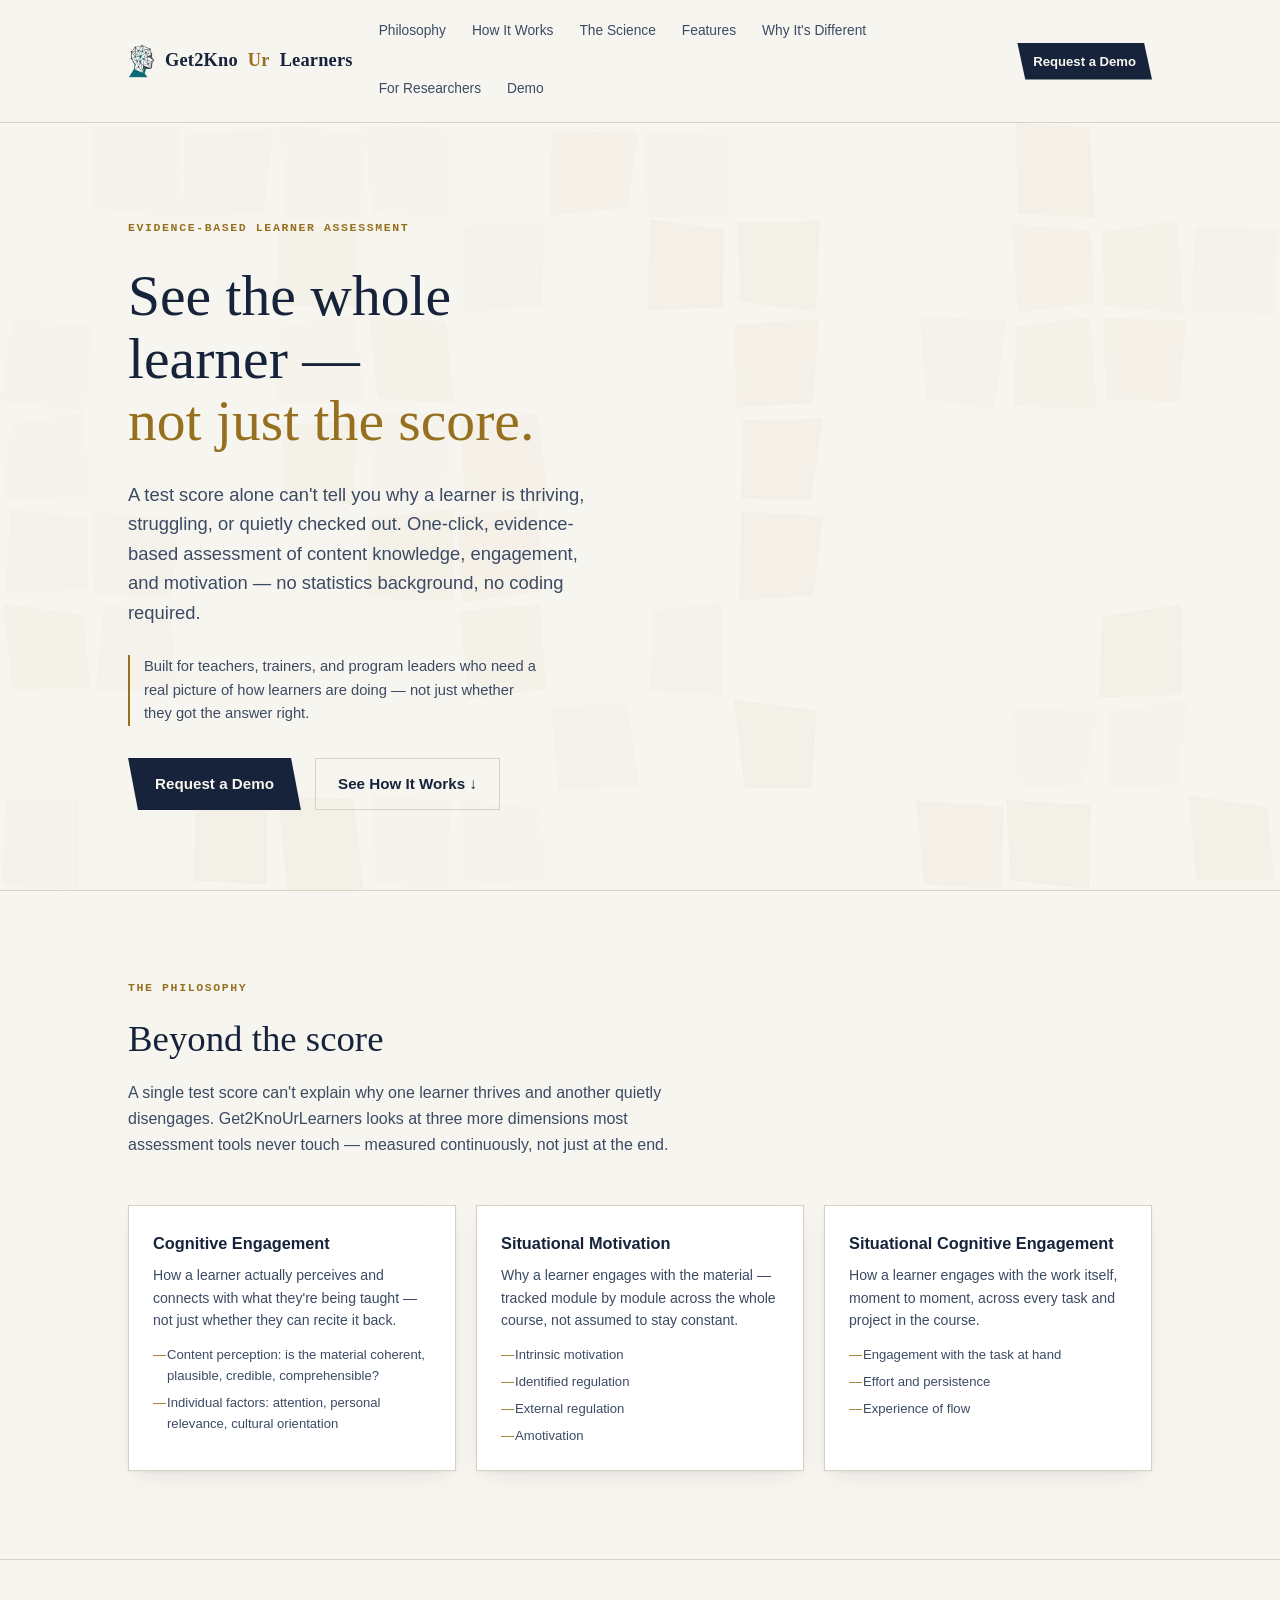
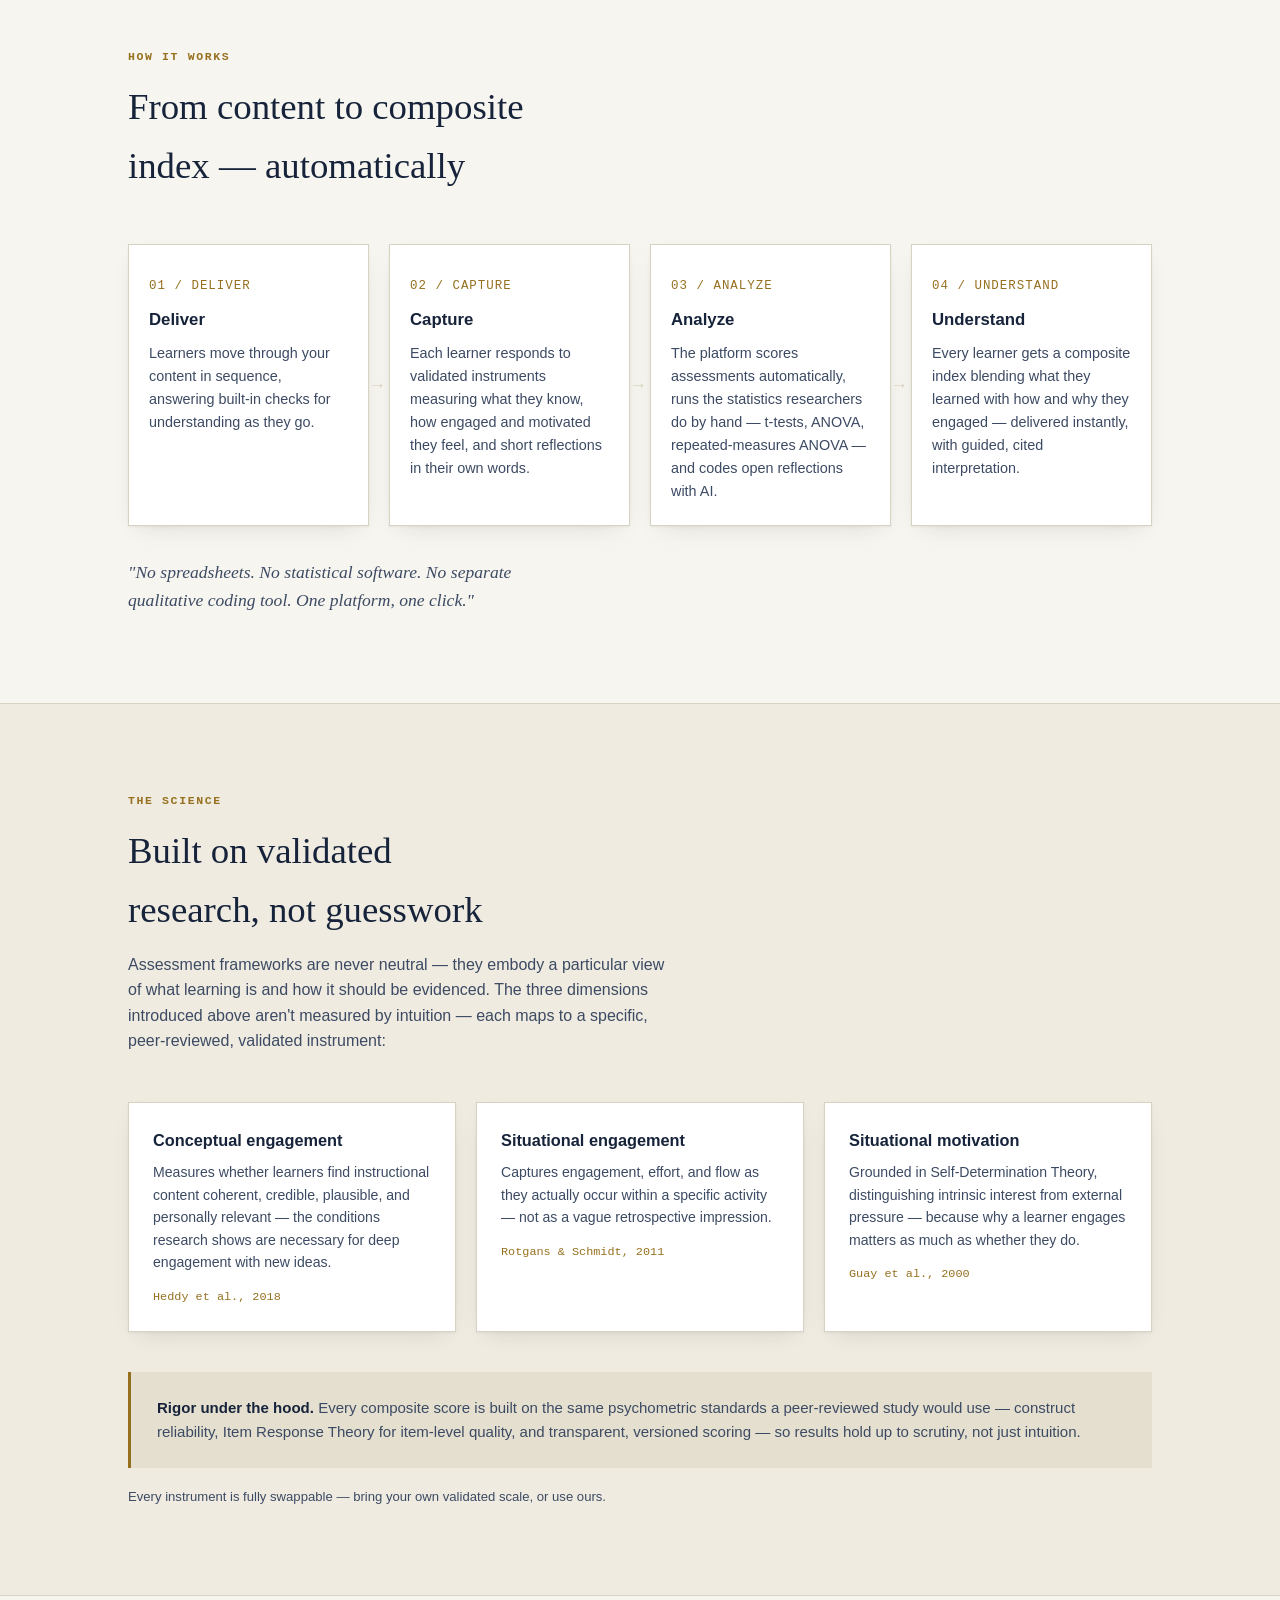
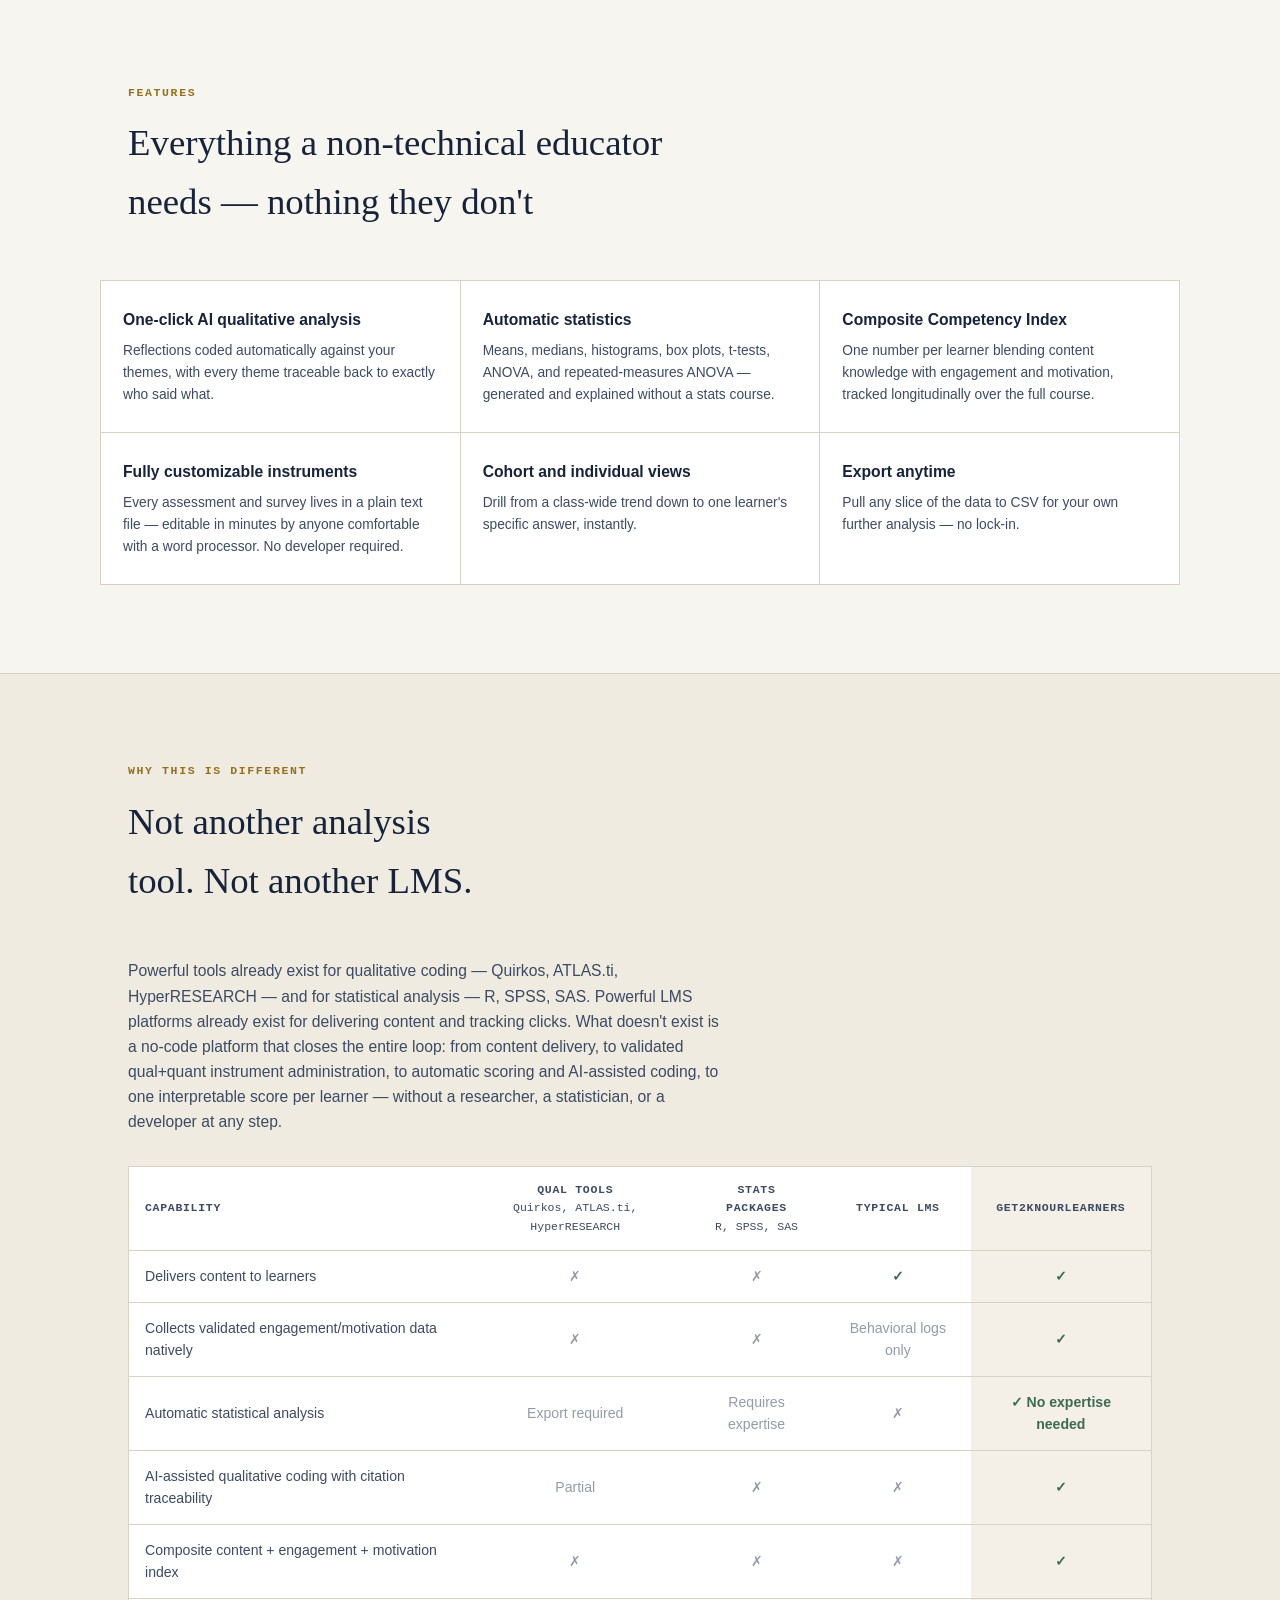
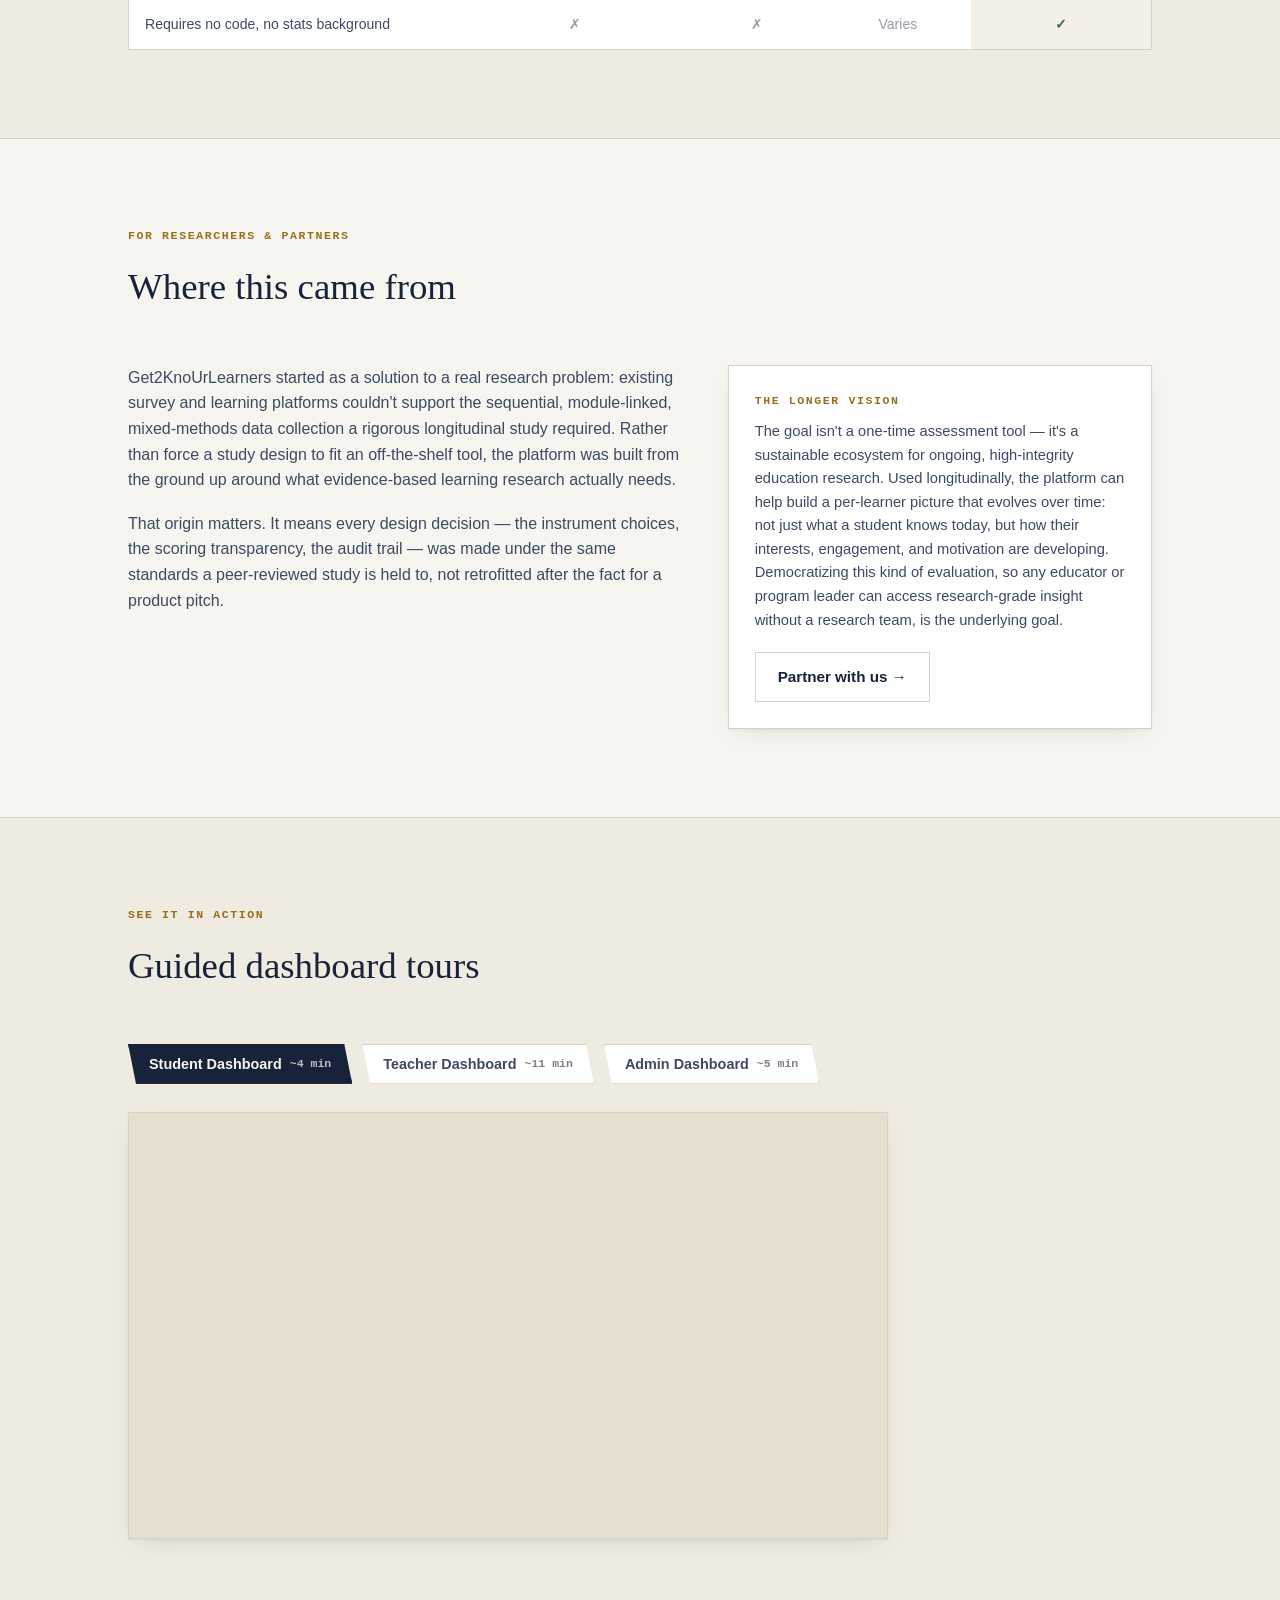
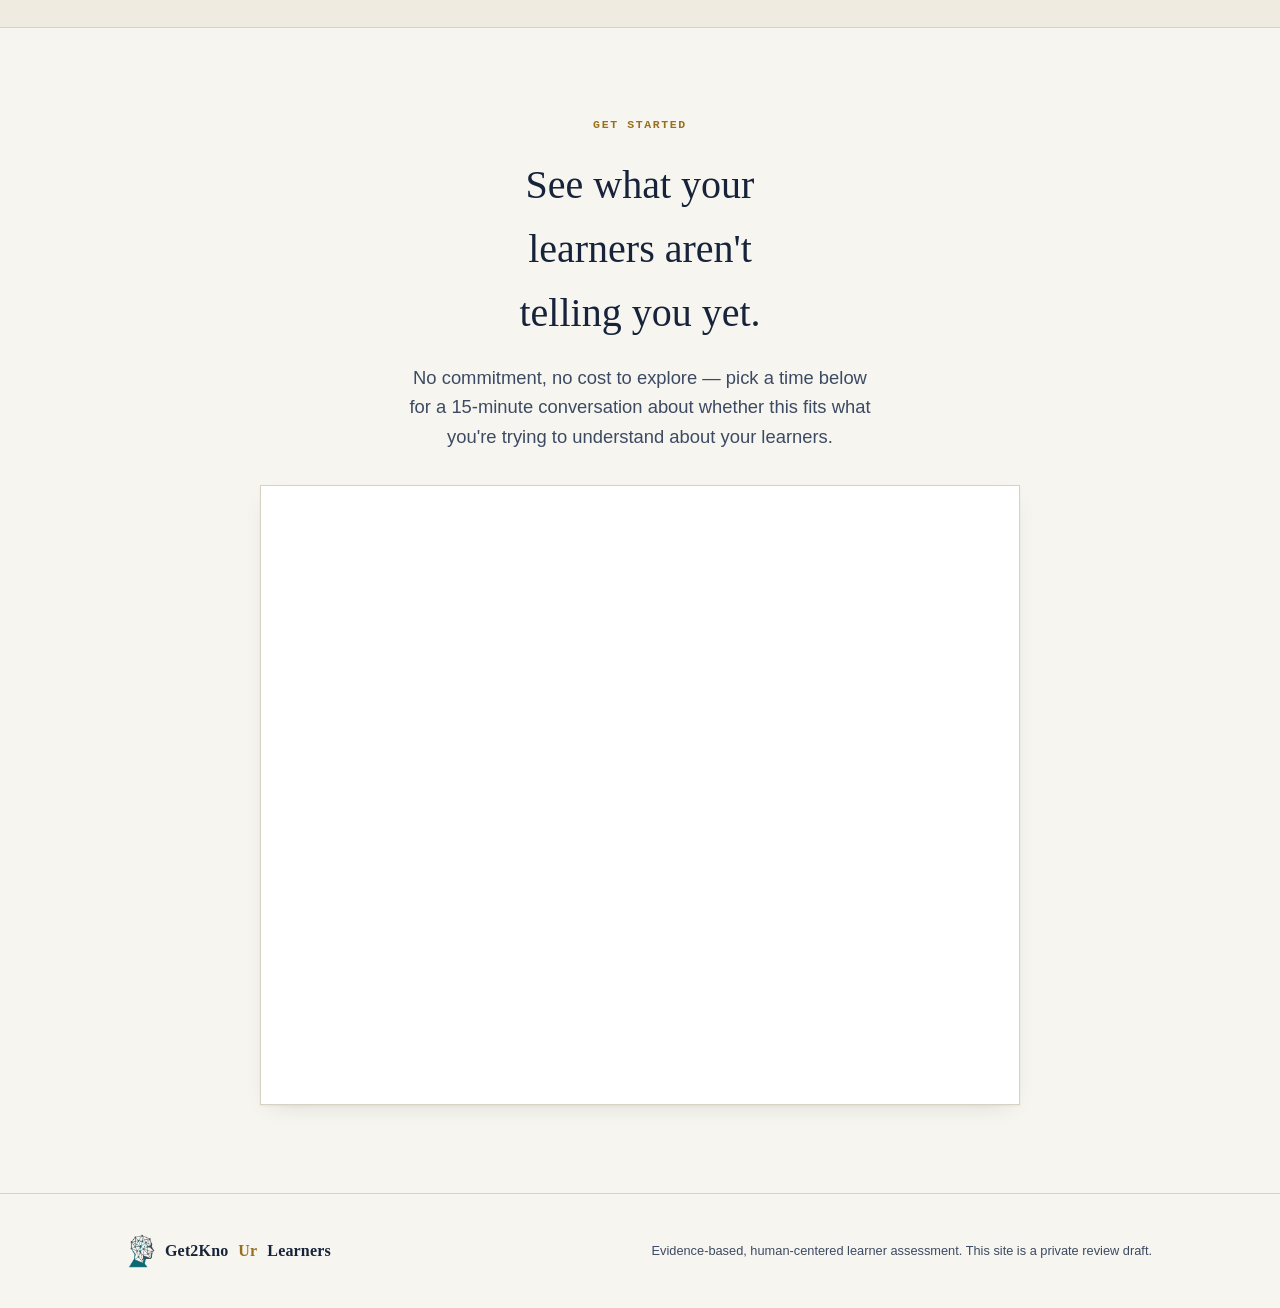
==== index.html @ 1c9e0ae0 "Add logo, favicon, and assessment philosophy section - Cropped icon-only version of the approved log" ====
<!DOCTYPE html>
<html lang="en">
<head>
<meta charset="UTF-8">
<meta name="viewport" content="width=device-width, initial-scale=1.0">
<title>Get2KnoUrLearners — See the Whole Learner</title>
<meta name="description" content="One-click, evidence-based assessment of content knowledge, engagement, and motivation for learners — no statistics background, no coding required.">
<link rel="icon" type="image/png" sizes="32x32" href="assets/favicon-32.png">
<link rel="icon" type="image/png" sizes="64x64" href="assets/favicon-64.png">
<link rel="apple-touch-icon" sizes="180x180" href="assets/favicon-180.png">
<style>
  :root {
    --ink: #16233A;
    --ink-soft: #3C4A63;
    --paper: #F7F5EF;
    --paper-2: #EFEBE0;
    --paper-3: #E4DFCF;
    --gold: #96701F;
    --gold-bright: #B8862E;
    --line: #D8D2C2;
    --card-bg: #FFFFFF;
    --shadow: 0 1px 2px rgba(22,35,58,0.06), 0 8px 24px -12px rgba(22,35,58,0.18);
    --good: #3D6B4F;
    --font-display: "Iowan Old Style", "Palatino Linotype", "URW Palladio L", Georgia, serif;
    --font-body: -apple-system, BlinkMacSystemFont, "Segoe UI", "Helvetica Neue", Arial, sans-serif;
    --font-mono: "Cascadia Code", "SF Mono", "Consolas", "Liberation Mono", monospace;
  }
  @media (prefers-color-scheme: dark) {
    :root {
      --ink: #EDE7D9;
      --ink-soft: #B9B2A0;
      --paper: #12161F;
      --paper-2: #171C27;
      --paper-3: #1E2432;
      --gold: #D9A544;
      --gold-bright: #E8BC66;
      --line: #2B3140;
      --card-bg: #171C27;
      --shadow: 0 1px 2px rgba(0,0,0,0.3), 0 8px 24px -12px rgba(0,0,0,0.5);
      --good: #6FAE85;
    }
  }
  :root[data-theme="dark"] {
    --ink: #EDE7D9;
    --ink-soft: #B9B2A0;
    --paper: #12161F;
    --paper-2: #171C27;
    --paper-3: #1E2432;
    --gold: #D9A544;
    --gold-bright: #E8BC66;
    --line: #2B3140;
    --card-bg: #171C27;
    --shadow: 0 1px 2px rgba(0,0,0,0.3), 0 8px 24px -12px rgba(0,0,0,0.5);
    --good: #6FAE85;
  }
  :root[data-theme="light"] {
    --ink: #16233A;
    --ink-soft: #3C4A63;
    --paper: #F7F5EF;
    --paper-2: #EFEBE0;
    --paper-3: #E4DFCF;
    --gold: #96701F;
    --gold-bright: #B8862E;
    --line: #D8D2C2;
    --card-bg: #FFFFFF;
    --shadow: 0 1px 2px rgba(22,35,58,0.06), 0 8px 24px -12px rgba(22,35,58,0.18);
    --good: #3D6B4F;
  }

  * { box-sizing: border-box; }
  html { scroll-behavior: smooth; }
  @media (prefers-reduced-motion: reduce) {
    html { scroll-behavior: auto; }
    * { animation-duration: 0.01ms !important; animation-iteration-count: 1 !important; transition-duration: 0.01ms !important; }
  }
  body {
    margin: 0;
    background: var(--paper);
    color: var(--ink);
    font-family: var(--font-body);
    line-height: 1.6;
    -webkit-font-smoothing: antialiased;
  }
  h1, h2, h3 { font-family: var(--font-display); text-wrap: balance; font-weight: 500; margin: 0; color: var(--ink); }
  p { margin: 0; }
  a { color: inherit; }
  .container { max-width: 1080px; margin: 0 auto; padding: 0 28px; }
  .measure { max-width: 62ch; }
  .eyebrow {
    font-family: var(--font-mono);
    font-size: 0.72rem;
    letter-spacing: 0.14em;
    text-transform: uppercase;
    color: var(--gold);
    font-weight: 600;
  }
  .tabular { font-variant-numeric: tabular-nums; font-family: var(--font-mono); }

  /* -------- Nav -------- */
  nav.topnav {
    position: sticky; top: 0; z-index: 40;
    background: color-mix(in srgb, var(--paper) 88%, transparent);
    backdrop-filter: blur(10px);
    border-bottom: 1px solid var(--line);
  }
  .topnav-inner {
    max-width: 1080px; margin: 0 auto; padding: 14px 28px;
    display: flex; align-items: center; justify-content: space-between; gap: 24px;
  }
  .brand {
    font-family: var(--font-display); font-size: 1.15rem; font-weight: 600;
    letter-spacing: 0.01em; white-space: nowrap;
    display: flex; align-items: center; gap: 10px;
  }
  .brand img { height: 34px; width: auto; display: block; }
  .brand .dot { color: var(--gold); }
  .navlinks { display: flex; gap: 22px; flex-wrap: wrap; }
  .navlinks a {
    text-decoration: none; font-size: 0.86rem; color: var(--ink-soft);
    padding: 6px 2px; border-bottom: 2px solid transparent; transition: border-color 0.15s, color 0.15s;
  }
  .navlinks a:hover, .navlinks a:focus-visible { color: var(--ink); border-color: var(--gold); outline: none; }
  .nav-cta {
    font-size: 0.82rem; font-weight: 600; padding: 8px 16px;
    background: var(--ink); color: var(--paper);
    text-decoration: none; white-space: nowrap;
    clip-path: polygon(0 0, calc(100% - 8px) 0, 100% 100%, 8px 100%);
  }
  :root[data-theme="dark"] .nav-cta, @media (prefers-color-scheme: dark) { }
  .nav-cta:hover { background: var(--gold); color: var(--paper); }
  @media (max-width: 760px) { .navlinks { display: none; } }

  /* -------- Buttons -------- */
  .btn {
    display: inline-flex; align-items: center; gap: 8px;
    font-family: var(--font-body); font-weight: 600; font-size: 0.95rem;
    padding: 13px 26px; text-decoration: none; cursor: pointer;
    border: 1px solid transparent;
    clip-path: polygon(0 0, calc(100% - 10px) 0, 100% 100%, 10px 100%);
  }
  .btn-primary { background: var(--ink); color: var(--paper); }
  .btn-primary:hover { background: var(--gold); }
  .btn-ghost { background: transparent; color: var(--ink); border: 1px solid var(--line); clip-path: none; padding: 12px 22px; }
  .btn-ghost:hover { border-color: var(--gold); color: var(--gold); }
  :root[data-theme="dark"] .btn-primary, @media (prefers-color-scheme: dark) { .btn-primary { color: var(--paper); } }

  /* -------- Hero -------- */
  .hero {
    position: relative; overflow: hidden;
    border-bottom: 1px solid var(--line);
  }
  .hero-inner {
    max-width: 1080px; margin: 0 auto; padding: 96px 28px 80px;
    position: relative; z-index: 2;
    display: grid; gap: 28px; justify-items: start;
  }
  #mosaic-canvas { position: absolute; inset: 0; width: 100%; height: 100%; z-index: 1; opacity: 0.7; }
  .hero h1 { font-size: clamp(2.4rem, 5vw, 3.6rem); line-height: 1.08; max-width: 16ch; }
  .hero h1 em { font-style: normal; color: var(--gold); }
  .hero-sub { font-size: 1.15rem; color: var(--ink-soft); max-width: 46ch; }
  .hero-support { font-size: 0.92rem; color: var(--ink-soft); max-width: 50ch; border-left: 2px solid var(--gold); padding-left: 14px; }
  .hero-ctas { display: flex; gap: 14px; flex-wrap: wrap; margin-top: 4px; }

  /* -------- Section rhythm -------- */
  section.block { padding: 88px 0; border-bottom: 1px solid var(--line); }
  section.block.alt { background: var(--paper-2); }
  .block-head { display: grid; gap: 12px; margin-bottom: 48px; max-width: 62ch; }
  .block-head h2 { font-size: clamp(1.7rem, 3vw, 2.3rem); }

  /* -------- How it works -------- */
  .flow { display: grid; grid-template-columns: repeat(4, 1fr); gap: 20px; }
  @media (max-width: 880px) { .flow { grid-template-columns: 1fr 1fr; } }
  @media (max-width: 560px) { .flow { grid-template-columns: 1fr; } }
  .flow-step { position: relative; padding: 26px 20px 22px; background: var(--card-bg); border: 1px solid var(--line); box-shadow: var(--shadow); }
  .flow-step .num { font-family: var(--font-mono); font-size: 0.78rem; color: var(--gold); letter-spacing: 0.08em; }
  .flow-step h3 { font-size: 1.05rem; margin: 10px 0 8px; font-family: var(--font-body); font-weight: 700; }
  .flow-step p { font-size: 0.9rem; color: var(--ink-soft); }
  .flow-arrow { display: none; }
  @media (min-width: 561px) {
    .flow-step:not(:last-child)::after {
      content: "→"; position: absolute; right: -18px; top: 50%; transform: translateY(-50%);
      color: var(--line); font-size: 1.1rem;
    }
    @media (max-width: 880px) { .flow-step:nth-child(2)::after { display:none; } .flow-step:nth-child(4)::after { display:none; } }
  }
  .callout {
    margin-top: 32px; font-family: var(--font-display); font-size: 1.1rem; font-style: italic;
    color: var(--ink-soft); max-width: 50ch;
  }

  /* -------- Science -------- */
  .science-grid { display: grid; grid-template-columns: 1fr 1fr 1fr; gap: 20px; margin-top: 8px; }
  @media (max-width: 880px) { .science-grid { grid-template-columns: 1fr; } }
  .instrument-card { padding: 24px; background: var(--card-bg); border: 1px solid var(--line); box-shadow: var(--shadow); }
  .instrument-card h3 { font-size: 1.02rem; font-family: var(--font-body); font-weight: 700; margin-bottom: 8px; }
  .instrument-card p { font-size: 0.88rem; color: var(--ink-soft); }
  .instrument-card ul { margin: 12px 0 0; padding: 0; list-style: none; display: grid; gap: 6px; }
  .instrument-card ul li { font-size: 0.82rem; color: var(--ink-soft); padding-left: 14px; position: relative; }
  .instrument-card ul li::before { content: "—"; position: absolute; left: 0; color: var(--gold); }
  .cite { display: block; margin-top: 14px; font-family: var(--font-mono); font-size: 0.74rem; color: var(--gold); }
  .rigor-note {
    margin-top: 40px; padding: 24px 26px; background: var(--paper-3); border-left: 3px solid var(--gold);
  }
  .rigor-note p { font-size: 0.94rem; color: var(--ink-soft); }
  .fine { margin-top: 18px; font-size: 0.82rem; color: var(--ink-soft); }

  /* -------- Features -------- */
  .feat-grid { display: grid; grid-template-columns: repeat(3, 1fr); gap: 1px; background: var(--line); border: 1px solid var(--line); }
  @media (max-width: 880px) { .feat-grid { grid-template-columns: 1fr 1fr; } }
  @media (max-width: 560px) { .feat-grid { grid-template-columns: 1fr; } }
  .feat-cell { background: var(--card-bg); padding: 26px 22px; }
  .feat-cell h3 { font-size: 0.98rem; font-family: var(--font-body); font-weight: 700; margin-bottom: 8px; }
  .feat-cell p { font-size: 0.86rem; color: var(--ink-soft); }

  /* -------- Comparison table -------- */
  .table-wrap { overflow-x: auto; border: 1px solid var(--line); }
  table.cmp { border-collapse: collapse; width: 100%; min-width: 720px; font-size: 0.88rem; background: var(--card-bg); }
  table.cmp th, table.cmp td { padding: 14px 16px; border-bottom: 1px solid var(--line); text-align: left; }
  table.cmp th { font-family: var(--font-mono); font-size: 0.72rem; letter-spacing: 0.06em; text-transform: uppercase; color: var(--ink-soft); font-weight: 600; }
  table.cmp td:first-child { color: var(--ink-soft); }
  table.cmp th:not(:first-child), table.cmp td:not(:first-child) { text-align: center; }
  table.cmp tr:last-child td { border-bottom: none; }
  .col-us { background: color-mix(in srgb, var(--gold) 10%, transparent); font-weight: 700; }
  .yes { color: var(--good); font-weight: 700; }
  .no { color: var(--ink-soft); opacity: 0.55; }
  .framing { font-size: 0.98rem; color: var(--ink-soft); max-width: 68ch; margin-bottom: 32px; }

  /* -------- Researchers section -------- */
  .research-layout { display: grid; grid-template-columns: 1.3fr 1fr; gap: 48px; align-items: start; }
  @media (max-width: 860px) { .research-layout { grid-template-columns: 1fr; } }
  .research-body p { font-size: 1rem; color: var(--ink-soft); margin-bottom: 18px; }
  .research-body p:last-child { margin-bottom: 0; }
  .vision-box { padding: 26px; background: var(--card-bg); border: 1px solid var(--line); box-shadow: var(--shadow); }
  .vision-box .eyebrow { display: block; margin-bottom: 10px; }
  .vision-box p { font-size: 0.92rem; color: var(--ink-soft); }
  .vision-box .btn { margin-top: 20px; }

  /* -------- Dashboard tours -------- */
  .tour-tabs { display: flex; gap: 10px; flex-wrap: wrap; margin-bottom: 28px; }
  .tour-tab {
    font-family: var(--font-body); font-weight: 600; font-size: 0.9rem;
    padding: 11px 20px; background: var(--card-bg); color: var(--ink-soft);
    border: 1px solid var(--line); cursor: pointer;
    clip-path: polygon(0 0, calc(100% - 8px) 0, 100% 100%, 8px 100%);
    display: flex; align-items: center; gap: 8px;
  }
  .tour-tab .dur { font-family: var(--font-mono); font-size: 0.72rem; color: var(--ink-soft); opacity: 0.7; }
  .tour-tab[aria-selected="true"] { background: var(--ink); color: var(--paper); border-color: var(--ink); }
  .tour-tab[aria-selected="true"] .dur { color: var(--paper); opacity: 0.75; }
  .tour-tab:hover:not([aria-selected="true"]) { border-color: var(--gold); color: var(--ink); }
  .tour-subtabs { display: none; gap: 8px; margin-bottom: 18px; }
  .tour-subtabs.show { display: flex; }
  .tour-subtab {
    font-family: var(--font-mono); font-size: 0.76rem; padding: 6px 14px;
    background: transparent; color: var(--ink-soft); border: 1px solid var(--line); cursor: pointer;
  }
  .tour-subtab[aria-selected="true"] { border-color: var(--gold); color: var(--gold); font-weight: 600; }
  .tour-panel { display: none; }
  .tour-panel.active { display: block; }
  .video-frame {
    aspect-ratio: 16/9; max-width: 760px;
    border: 1px solid var(--line); background: var(--paper-3);
    box-shadow: var(--shadow); overflow: hidden;
  }
  .video-frame iframe { width: 100%; height: 100%; border: 0; display: block; }
  .video-placeholder {
    width: 100%; height: 100%; display: grid; place-items: center;
    text-align: center; gap: 10px; padding: 32px; border: 1px dashed var(--line);
  }
  .video-placeholder .glyph { font-size: 2rem; opacity: 0.5; }
  .video-placeholder p { font-size: 0.9rem; color: var(--ink-soft); max-width: 40ch; }

  /* -------- Get started -------- */
  .cta-block { text-align: center; display: grid; justify-items: center; gap: 18px; }
  .cta-block h2 { font-size: clamp(1.8rem, 3.4vw, 2.5rem); max-width: 18ch; }
  .cta-block .hero-sub { text-align: center; }
  .form-grid { display: grid; grid-template-columns: 1fr 1fr; gap: 14px; max-width: 560px; width: 100%; margin-top: 12px; text-align: left; }
  @media (max-width: 560px) { .form-grid { grid-template-columns: 1fr; } }
  .form-grid label { display: grid; gap: 6px; font-size: 0.82rem; color: var(--ink-soft); }
  .form-grid input, .form-grid textarea {
    font-family: var(--font-body); font-size: 0.95rem; padding: 10px 12px;
    background: var(--card-bg); border: 1px solid var(--line); color: var(--ink);
  }
  .form-grid input:focus-visible, .form-grid textarea:focus-visible { outline: 2px solid var(--gold); outline-offset: 1px; }
  .form-grid .full { grid-column: 1 / -1; }
  .form-grid button { grid-column: 1 / -1; justify-self: start; margin-top: 4px; }

  .cal-inline-frame {
    width: 100%; max-width: 760px; min-height: 620px;
    margin-top: 16px; background: var(--card-bg);
    border: 1px solid var(--line); box-shadow: var(--shadow);
    overflow: hidden;
  }

  footer { padding: 40px 0; }
  .footer-inner { display: flex; justify-content: space-between; align-items: center; flex-wrap: wrap; gap: 12px; }
  footer .brand { font-size: 1rem; }
  footer .fine { color: var(--ink-soft); font-size: 0.8rem; margin: 0; }
</style>
</head>
<body>

<nav class="topnav">
  <div class="topnav-inner">
    <div class="brand"><img src="assets/logo-icon.png" alt="Get2KnoUrLearners logo">Get2Kno<span class="dot">Ur</span>Learners</div>
    <div class="navlinks">
      <a href="#beyond-the-score">Philosophy</a>
      <a href="#how-it-works">How It Works</a>
      <a href="#science">The Science</a>
      <a href="#features">Features</a>
      <a href="#different">Why It's Different</a>
      <a href="#researchers">For Researchers</a>
      <a href="#get-started">Demo</a>
    </div>
    <a class="nav-cta" href="#get-started">Request a Demo</a>
  </div>
</nav>

<header class="hero">
  <canvas id="mosaic-canvas" aria-hidden="true"></canvas>
  <div class="hero-inner">
    <span class="eyebrow">Evidence-based learner assessment</span>
    <h1>See the whole learner —<br><em>not just the score.</em></h1>
    <p class="hero-sub">A test score alone can't tell you why a learner is thriving, struggling, or quietly checked out. One-click, evidence-based assessment of content knowledge, engagement, and motivation — no statistics background, no coding required.</p>
    <p class="hero-support">Built for teachers, trainers, and program leaders who need a real picture of how learners are doing — not just whether they got the answer right.</p>
    <div class="hero-ctas">
      <a class="btn btn-primary" href="#get-started">Request a Demo</a>
      <a class="btn btn-ghost" href="#how-it-works">See How It Works ↓</a>
    </div>
  </div>
</header>

<section class="block" id="beyond-the-score">
  <div class="container">
    <div class="block-head">
      <span class="eyebrow">The philosophy</span>
      <h2>Beyond the score</h2>
      <p class="measure" style="color:var(--ink-soft); font-size:1rem;">A single test score can't explain why one learner thrives and another quietly disengages. Get2KnoUrLearners looks at three more dimensions most assessment tools never touch — measured continuously, not just at the end.</p>
    </div>
    <div class="science-grid">
      <div class="instrument-card">
        <h3>Cognitive Engagement</h3>
        <p>How a learner actually perceives and connects with what they're being taught — not just whether they can recite it back.</p>
        <ul>
          <li>Content perception: is the material coherent, plausible, credible, comprehensible?</li>
          <li>Individual factors: attention, personal relevance, cultural orientation</li>
        </ul>
      </div>
      <div class="instrument-card">
        <h3>Situational Motivation</h3>
        <p>Why a learner engages with the material — tracked module by module across the whole course, not assumed to stay constant.</p>
        <ul>
          <li>Intrinsic motivation</li>
          <li>Identified regulation</li>
          <li>External regulation</li>
          <li>Amotivation</li>
        </ul>
      </div>
      <div class="instrument-card">
        <h3>Situational Cognitive Engagement</h3>
        <p>How a learner engages with the work itself, moment to moment, across every task and project in the course.</p>
        <ul>
          <li>Engagement with the task at hand</li>
          <li>Effort and persistence</li>
          <li>Experience of flow</li>
        </ul>
      </div>
    </div>
  </div>
</section>

<section class="block" id="how-it-works">
  <div class="container">
    <div class="block-head">
      <span class="eyebrow">How it works</span>
      <h2>From content to composite index — automatically</h2>
    </div>
    <div class="flow">
      <div class="flow-step">
        <span class="num">01 / DELIVER</span>
        <h3>Deliver</h3>
        <p>Learners move through your content in sequence, answering built-in checks for understanding as they go.</p>
      </div>
      <div class="flow-step">
        <span class="num">02 / CAPTURE</span>
        <h3>Capture</h3>
        <p>Each learner responds to validated instruments measuring what they know, how engaged and motivated they feel, and short reflections in their own words.</p>
      </div>
      <div class="flow-step">
        <span class="num">03 / ANALYZE</span>
        <h3>Analyze</h3>
        <p>The platform scores assessments automatically, runs the statistics researchers do by hand — t-tests, ANOVA, repeated-measures ANOVA — and codes open reflections with AI.</p>
      </div>
      <div class="flow-step">
        <span class="num">04 / UNDERSTAND</span>
        <h3>Understand</h3>
        <p>Every learner gets a composite index blending what they learned with how and why they engaged — delivered instantly, with guided, cited interpretation.</p>
      </div>
    </div>
    <p class="callout">"No spreadsheets. No statistical software. No separate qualitative coding tool. One platform, one click."</p>
  </div>
</section>

<section class="block alt" id="science">
  <div class="container">
    <div class="block-head">
      <span class="eyebrow">The science</span>
      <h2>Built on validated research, not guesswork</h2>
      <p class="measure" style="color:var(--ink-soft); font-size:1rem;">Assessment frameworks are never neutral — they embody a particular view of what learning is and how it should be evidenced. The three dimensions introduced above aren't measured by intuition — each maps to a specific, peer-reviewed, validated instrument:</p>
    </div>
    <div class="science-grid">
      <div class="instrument-card">
        <h3>Conceptual engagement</h3>
        <p>Measures whether learners find instructional content coherent, credible, plausible, and personally relevant — the conditions research shows are necessary for deep engagement with new ideas.</p>
        <span class="cite">Heddy et al., 2018</span>
      </div>
      <div class="instrument-card">
        <h3>Situational engagement</h3>
        <p>Captures engagement, effort, and flow as they actually occur within a specific activity — not as a vague retrospective impression.</p>
        <span class="cite">Rotgans &amp; Schmidt, 2011</span>
      </div>
      <div class="instrument-card">
        <h3>Situational motivation</h3>
        <p>Grounded in Self-Determination Theory, distinguishing intrinsic interest from external pressure — because why a learner engages matters as much as whether they do.</p>
        <span class="cite">Guay et al., 2000</span>
      </div>
    </div>
    <div class="rigor-note">
      <p><strong style="color:var(--ink); font-family: var(--font-body);">Rigor under the hood.</strong> Every composite score is built on the same psychometric standards a peer-reviewed study would use — construct reliability, Item Response Theory for item-level quality, and transparent, versioned scoring — so results hold up to scrutiny, not just intuition.</p>
    </div>
    <p class="fine">Every instrument is fully swappable — bring your own validated scale, or use ours.</p>
  </div>
</section>

<section class="block" id="features">
  <div class="container">
    <div class="block-head">
      <span class="eyebrow">Features</span>
      <h2>Everything a non-technical educator needs — nothing they don't</h2>
    </div>
  </div>
  <div class="container" style="padding: 0;">
    <div class="feat-grid">
      <div class="feat-cell">
        <h3>One-click AI qualitative analysis</h3>
        <p>Reflections coded automatically against your themes, with every theme traceable back to exactly who said what.</p>
      </div>
      <div class="feat-cell">
        <h3>Automatic statistics</h3>
        <p>Means, medians, histograms, box plots, t-tests, ANOVA, and repeated-measures ANOVA — generated and explained without a stats course.</p>
      </div>
      <div class="feat-cell">
        <h3>Composite Competency Index</h3>
        <p>One number per learner blending content knowledge with engagement and motivation, tracked longitudinally over the full course.</p>
      </div>
      <div class="feat-cell">
        <h3>Fully customizable instruments</h3>
        <p>Every assessment and survey lives in a plain text file — editable in minutes by anyone comfortable with a word processor. No developer required.</p>
      </div>
      <div class="feat-cell">
        <h3>Cohort and individual views</h3>
        <p>Drill from a class-wide trend down to one learner's specific answer, instantly.</p>
      </div>
      <div class="feat-cell">
        <h3>Export anytime</h3>
        <p>Pull any slice of the data to CSV for your own further analysis — no lock-in.</p>
      </div>
    </div>
  </div>
</section>

<section class="block alt" id="different">
  <div class="container">
    <div class="block-head">
      <span class="eyebrow">Why this is different</span>
      <h2>Not another analysis tool. Not another LMS.</h2>
    </div>
    <p class="framing">Powerful tools already exist for qualitative coding — Quirkos, ATLAS.ti, HyperRESEARCH — and for statistical analysis — R, SPSS, SAS. Powerful LMS platforms already exist for delivering content and tracking clicks. What doesn't exist is a no-code platform that closes the entire loop: from content delivery, to validated qual+quant instrument administration, to automatic scoring and AI-assisted coding, to one interpretable score per learner — without a researcher, a statistician, or a developer at any step.</p>
    <div class="table-wrap">
      <table class="cmp">
        <thead>
          <tr>
            <th>Capability</th>
            <th>Qual tools<br><span style="font-weight:400; text-transform:none; letter-spacing:0;">Quirkos, ATLAS.ti, HyperRESEARCH</span></th>
            <th>Stats packages<br><span style="font-weight:400; text-transform:none; letter-spacing:0;">R, SPSS, SAS</span></th>
            <th>Typical LMS</th>
            <th class="col-us">Get2KnoUrLearners</th>
          </tr>
        </thead>
        <tbody>
          <tr>
            <td>Delivers content to learners</td>
            <td class="no">✗</td><td class="no">✗</td><td class="yes">✓</td><td class="col-us yes">✓</td>
          </tr>
          <tr>
            <td>Collects validated engagement/motivation data natively</td>
            <td class="no">✗</td><td class="no">✗</td><td class="no">Behavioral logs only</td><td class="col-us yes">✓</td>
          </tr>
          <tr>
            <td>Automatic statistical analysis</td>
            <td class="no">Export required</td><td class="no">Requires expertise</td><td class="no">✗</td><td class="col-us yes">✓ No expertise needed</td>
          </tr>
          <tr>
            <td>AI-assisted qualitative coding with citation traceability</td>
            <td class="no">Partial</td><td class="no">✗</td><td class="no">✗</td><td class="col-us yes">✓</td>
          </tr>
          <tr>
            <td>Composite content + engagement + motivation index</td>
            <td class="no">✗</td><td class="no">✗</td><td class="no">✗</td><td class="col-us yes">✓</td>
          </tr>
          <tr>
            <td>Requires no code, no stats background</td>
            <td class="no">✗</td><td class="no">✗</td><td class="no">Varies</td><td class="col-us yes">✓</td>
          </tr>
        </tbody>
      </table>
    </div>
  </div>
</section>

<section class="block" id="researchers">
  <div class="container">
    <div class="block-head">
      <span class="eyebrow">For researchers &amp; partners</span>
      <h2>Where this came from</h2>
    </div>
    <div class="research-layout">
      <div class="research-body">
        <p>Get2KnoUrLearners started as a solution to a real research problem: existing survey and learning platforms couldn't support the sequential, module-linked, mixed-methods data collection a rigorous longitudinal study required. Rather than force a study design to fit an off-the-shelf tool, the platform was built from the ground up around what evidence-based learning research actually needs.</p>
        <p>That origin matters. It means every design decision — the instrument choices, the scoring transparency, the audit trail — was made under the same standards a peer-reviewed study is held to, not retrofitted after the fact for a product pitch.</p>
      </div>
      <div class="vision-box">
        <span class="eyebrow">The longer vision</span>
        <p>The goal isn't a one-time assessment tool — it's a sustainable ecosystem for ongoing, high-integrity education research. Used longitudinally, the platform can help build a per-learner picture that evolves over time: not just what a student knows today, but how their interests, engagement, and motivation are developing. Democratizing this kind of evaluation, so any educator or program leader can access research-grade insight without a research team, is the underlying goal.</p>
        <a class="btn btn-ghost" href="#get-started">Partner with us →</a>
      </div>
    </div>
  </div>
</section>

<section class="block alt" id="demo">
  <div class="container">
    <div class="block-head">
      <span class="eyebrow">See it in action</span>
      <h2>Guided dashboard tours</h2>
    </div>

    <div class="tour-tabs" role="tablist">
      <button class="tour-tab" data-tour="student" role="tab" aria-selected="true">Student Dashboard <span class="dur">~4 min</span></button>
      <button class="tour-tab" data-tour="teacher" role="tab" aria-selected="false">Teacher Dashboard <span class="dur">~11 min</span></button>
      <button class="tour-tab" data-tour="admin" role="tab" aria-selected="false">Admin Dashboard <span class="dur">~5 min</span></button>
    </div>

    <!-- Teacher Dashboard sub-tabs: only shown when the Teacher tour is a single combined video with chapters -->
    <div class="tour-subtabs" id="teacher-subtabs">
      <button class="tour-subtab" aria-selected="true">Full tour</button>
    </div>

    <div class="tour-panels">
      <div class="tour-panel active" data-panel="student">
        <div class="video-frame">
          <iframe src="https://www.youtube.com/embed/PWHY_AEjsgs" title="Get2KnoUrLearners Student Dashboard Tour" loading="lazy" allow="accelerometer; autoplay; clipboard-write; encrypted-media; gyroscope; picture-in-picture; web-share" allowfullscreen></iframe>
        </div>
      </div>

      <div class="tour-panel" data-panel="teacher">
        <div class="video-frame">
          <!-- TEACHER DASHBOARD VIDEO: paste YouTube embed URL below -->
          <div class="video-placeholder">
            <span class="glyph">▶</span>
            <p>Teacher Dashboard walkthrough — video coming shortly.</p>
          </div>
        </div>
      </div>

      <div class="tour-panel" data-panel="admin">
        <div class="video-frame">
          <!-- ADMIN DASHBOARD VIDEO: paste YouTube embed URL below -->
          <div class="video-placeholder">
            <span class="glyph">▶</span>
            <p>Admin Dashboard walkthrough — video coming shortly.</p>
          </div>
        </div>
      </div>
    </div>
  </div>
</section>

<script>
  (function () {
    var tabs = document.querySelectorAll('.tour-tab');
    var panels = document.querySelectorAll('.tour-panel');
    tabs.forEach(function (tab) {
      tab.addEventListener('click', function () {
        tabs.forEach(function (t) { t.setAttribute('aria-selected', 'false'); });
        tab.setAttribute('aria-selected', 'true');
        var target = tab.getAttribute('data-tour');
        panels.forEach(function (p) {
          p.classList.toggle('active', p.getAttribute('data-panel') === target);
        });
        var subtabs = document.getElementById('teacher-subtabs');
        subtabs.classList.toggle('show', target === 'teacher');
      });
    });
  })();
</script>

<section class="block" id="get-started">
  <div class="container cta-block">
    <span class="eyebrow">Get started</span>
    <h2>See what your learners aren't telling you yet.</h2>
    <p class="hero-sub">No commitment, no cost to explore — pick a time below for a 15-minute conversation about whether this fits what you're trying to understand about your learners.</p>
    <div id="cal-booking-inline" class="cal-inline-frame"></div>
    <noscript>
      <a class="btn btn-primary" href="https://cal.com/soumyade/demo-call">Book a Demo Call →</a>
    </noscript>
  </div>
</section>

<script type="text/javascript">
  (function (C, A, L) {
    let p = function (a, ar) { a.q.push(ar); };
    let d = C.document;
    C.Cal = C.Cal || function () {
      let cal = C.Cal;
      let ar = arguments;
      if (!cal.loaded) {
        cal.ns = {};
        cal.q = cal.q || [];
        d.head.appendChild(d.createElement("script")).src = A;
        cal.loaded = true;
      }
      if (ar[0] === L) {
        const api = function () { p(api, arguments); };
        const namespace = ar[1];
        api.q = api.q || [];
        if (typeof namespace === "string") {
          cal.ns[namespace] = cal.ns[namespace] || api;
          p(cal.ns[namespace], ar);
          p(cal, ["initNamespace", namespace]);
        } else p(cal, ar);
        return;
      }
      p(cal, ar);
    };
  })(window, "https://app.cal.com/embed/embed.js", "init");

  Cal("init", "demo-call", { origin: "https://cal.com" });

  Cal.ns["demo-call"]("inline", {
    elementOrSelector: "#cal-booking-inline",
    config: { layout: "month_view" },
    calLink: "soumyade/demo-call",
  });

  Cal.ns["demo-call"]("ui", { hideEventTypeDetails: false, layout: "month_view" });
</script>

<footer>
  <div class="container footer-inner">
    <div class="brand"><img src="assets/logo-icon.png" alt="Get2KnoUrLearners logo">Get2Kno<span class="dot">Ur</span>Learners</div>
    <p class="fine">Evidence-based, human-centered learner assessment. This site is a private review draft.</p>
  </div>
</footer>

<script>
  (function () {
    var canvas = document.getElementById('mosaic-canvas');
    var ctx = canvas.getContext('2d');
    var reduced = window.matchMedia('(prefers-reduced-motion: reduce)').matches;
    var facets = [];
    var W, H;

    function themeColor() {
      var root = document.documentElement;
      var dark = root.getAttribute('data-theme') === 'dark' ||
        (root.getAttribute('data-theme') !== 'light' && window.matchMedia('(prefers-color-scheme: dark)').matches);
      return dark ? [217, 165, 68] : [150, 112, 31];
    }

    function resize() {
      var rect = canvas.parentElement.getBoundingClientRect();
      W = canvas.width = rect.width * devicePixelRatio;
      H = canvas.height = rect.height * devicePixelRatio;
      canvas.style.width = rect.width + 'px';
      canvas.style.height = rect.height + 'px';
      buildFacets();
    }

    function buildFacets() {
      facets = [];
      var cols = 14, rows = 8;
      var cw = W / cols, ch = H / rows;
      for (var r = 0; r < rows; r++) {
        for (var c = 0; c < cols; c++) {
          if (Math.random() > 0.42) continue;
          var x = c * cw, y = r * ch;
          var jitter = Math.min(cw, ch) * 0.15;
          facets.push({
            pts: [
              [x + Math.random() * jitter, y + Math.random() * jitter],
              [x + cw - Math.random() * jitter, y + Math.random() * jitter],
              [x + cw - Math.random() * jitter, y + ch - Math.random() * jitter],
              [x + Math.random() * jitter, y + ch - Math.random() * jitter]
            ],
            delay: (r * cols + c) * 6 + Math.random() * 200,
            alpha: 0.015 + Math.random() * 0.04
          });
        }
      }
    }

    function draw(t) {
      ctx.clearRect(0, 0, W, H);
      var col = themeColor();
      for (var i = 0; i < facets.length; i++) {
        var f = facets[i];
        var progress = reduced ? 1 : Math.max(0, Math.min(1, (t - f.delay) / 500));
        if (progress <= 0) continue;
        ctx.beginPath();
        ctx.moveTo(f.pts[0][0], f.pts[0][1]);
        for (var p = 1; p < f.pts.length; p++) ctx.lineTo(f.pts[p][0], f.pts[p][1]);
        ctx.closePath();
        ctx.fillStyle = 'rgba(' + col[0] + ',' + col[1] + ',' + col[2] + ',' + (f.alpha * progress) + ')';
        ctx.fill();
        ctx.strokeStyle = 'rgba(' + col[0] + ',' + col[1] + ',' + col[2] + ',' + (f.alpha * progress * 0.6) + ')';
        ctx.lineWidth = 1;
        ctx.stroke();
      }
      if (!reduced && t < 3200) {
        requestAnimationFrame(draw);
      }
    }

    window.addEventListener('resize', resize);
    resize();
    requestAnimationFrame(function (t0) {
      requestAnimationFrame(function (t) { draw(t - t0); });
    });
  })();
</script>
</body>
</html>
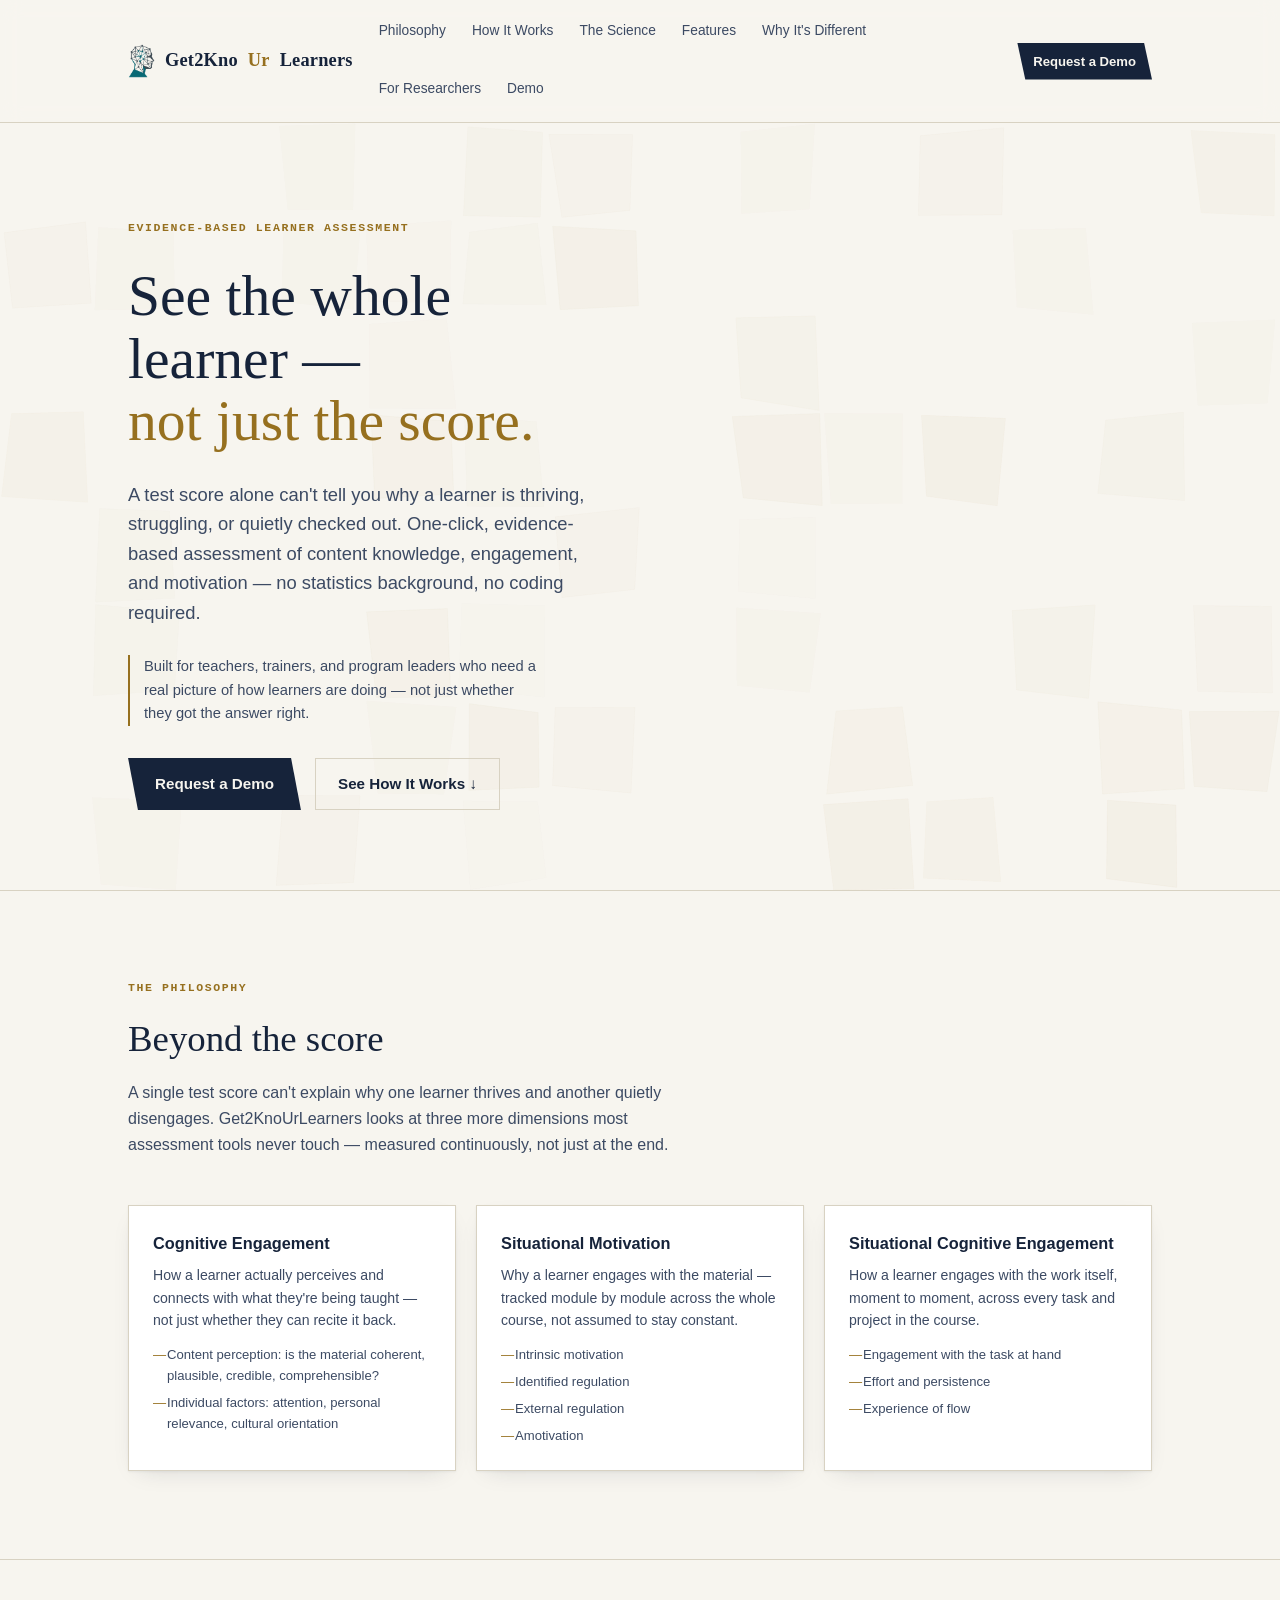
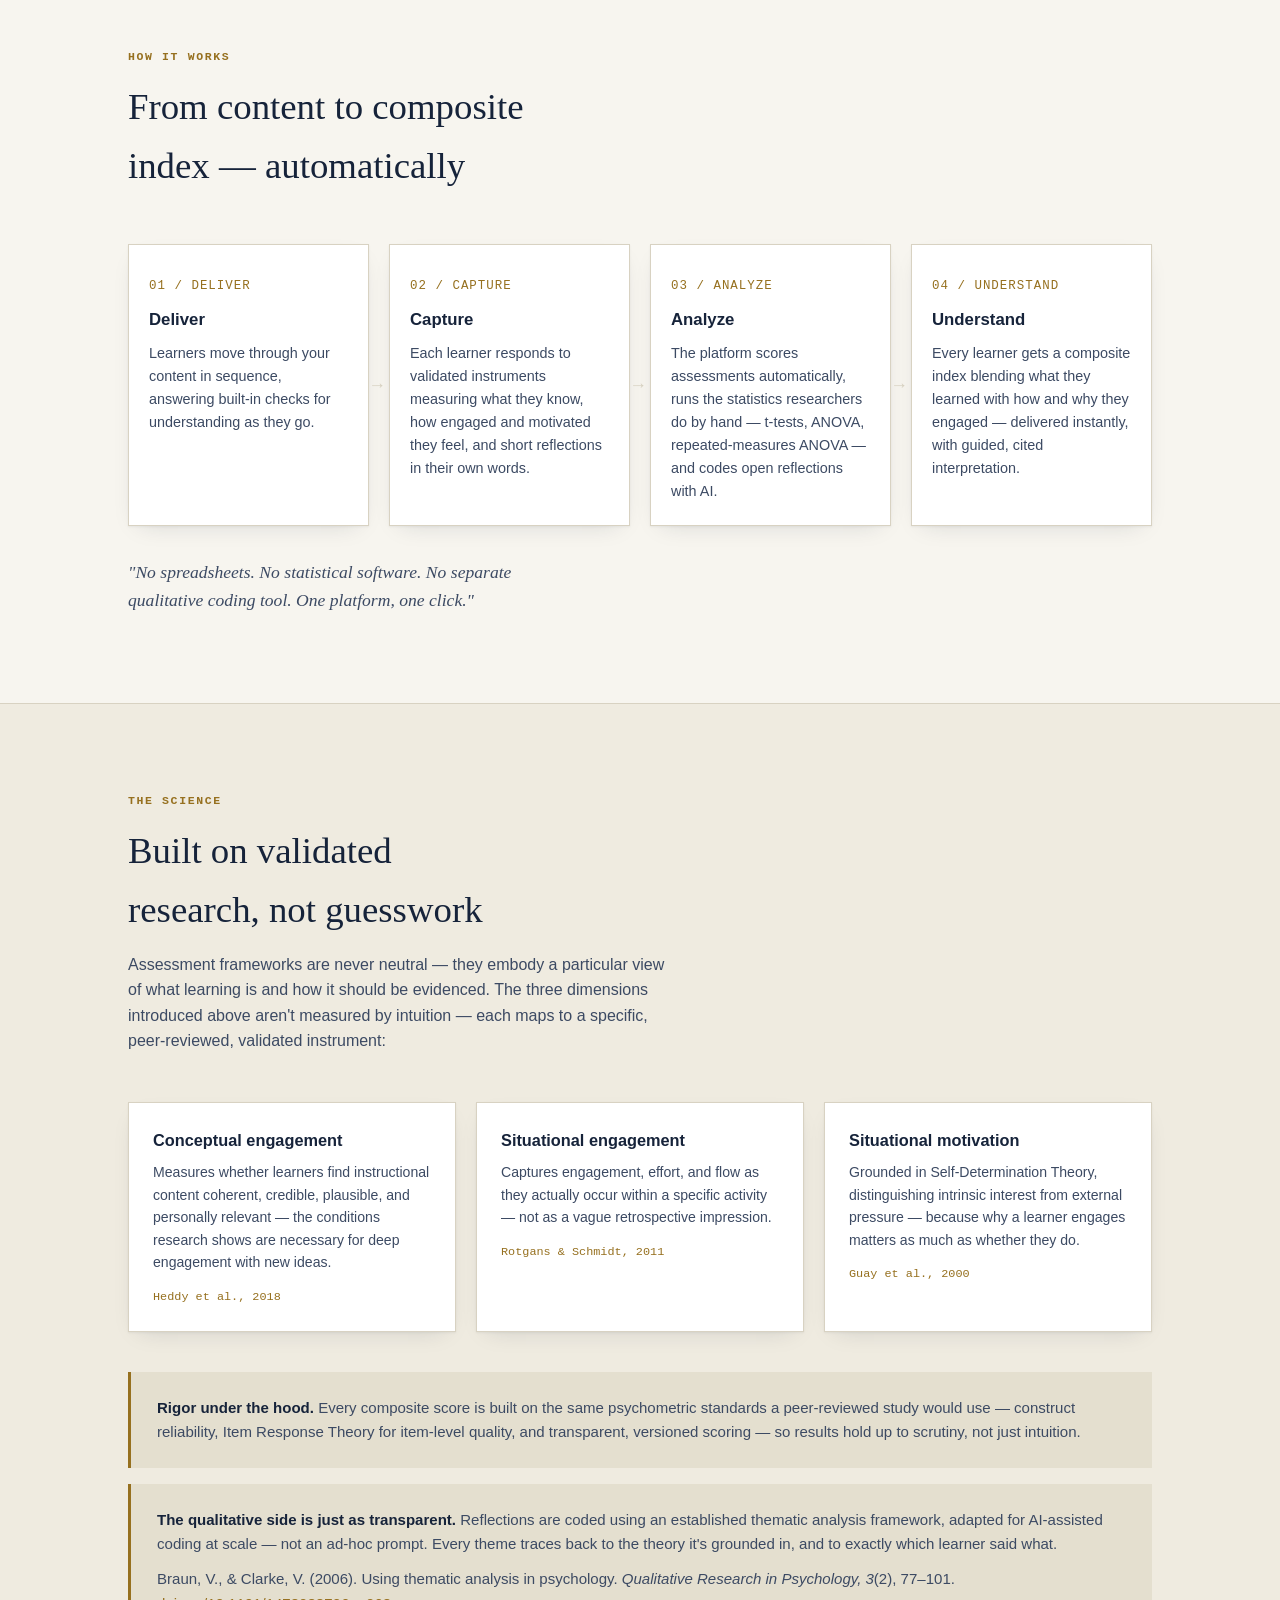
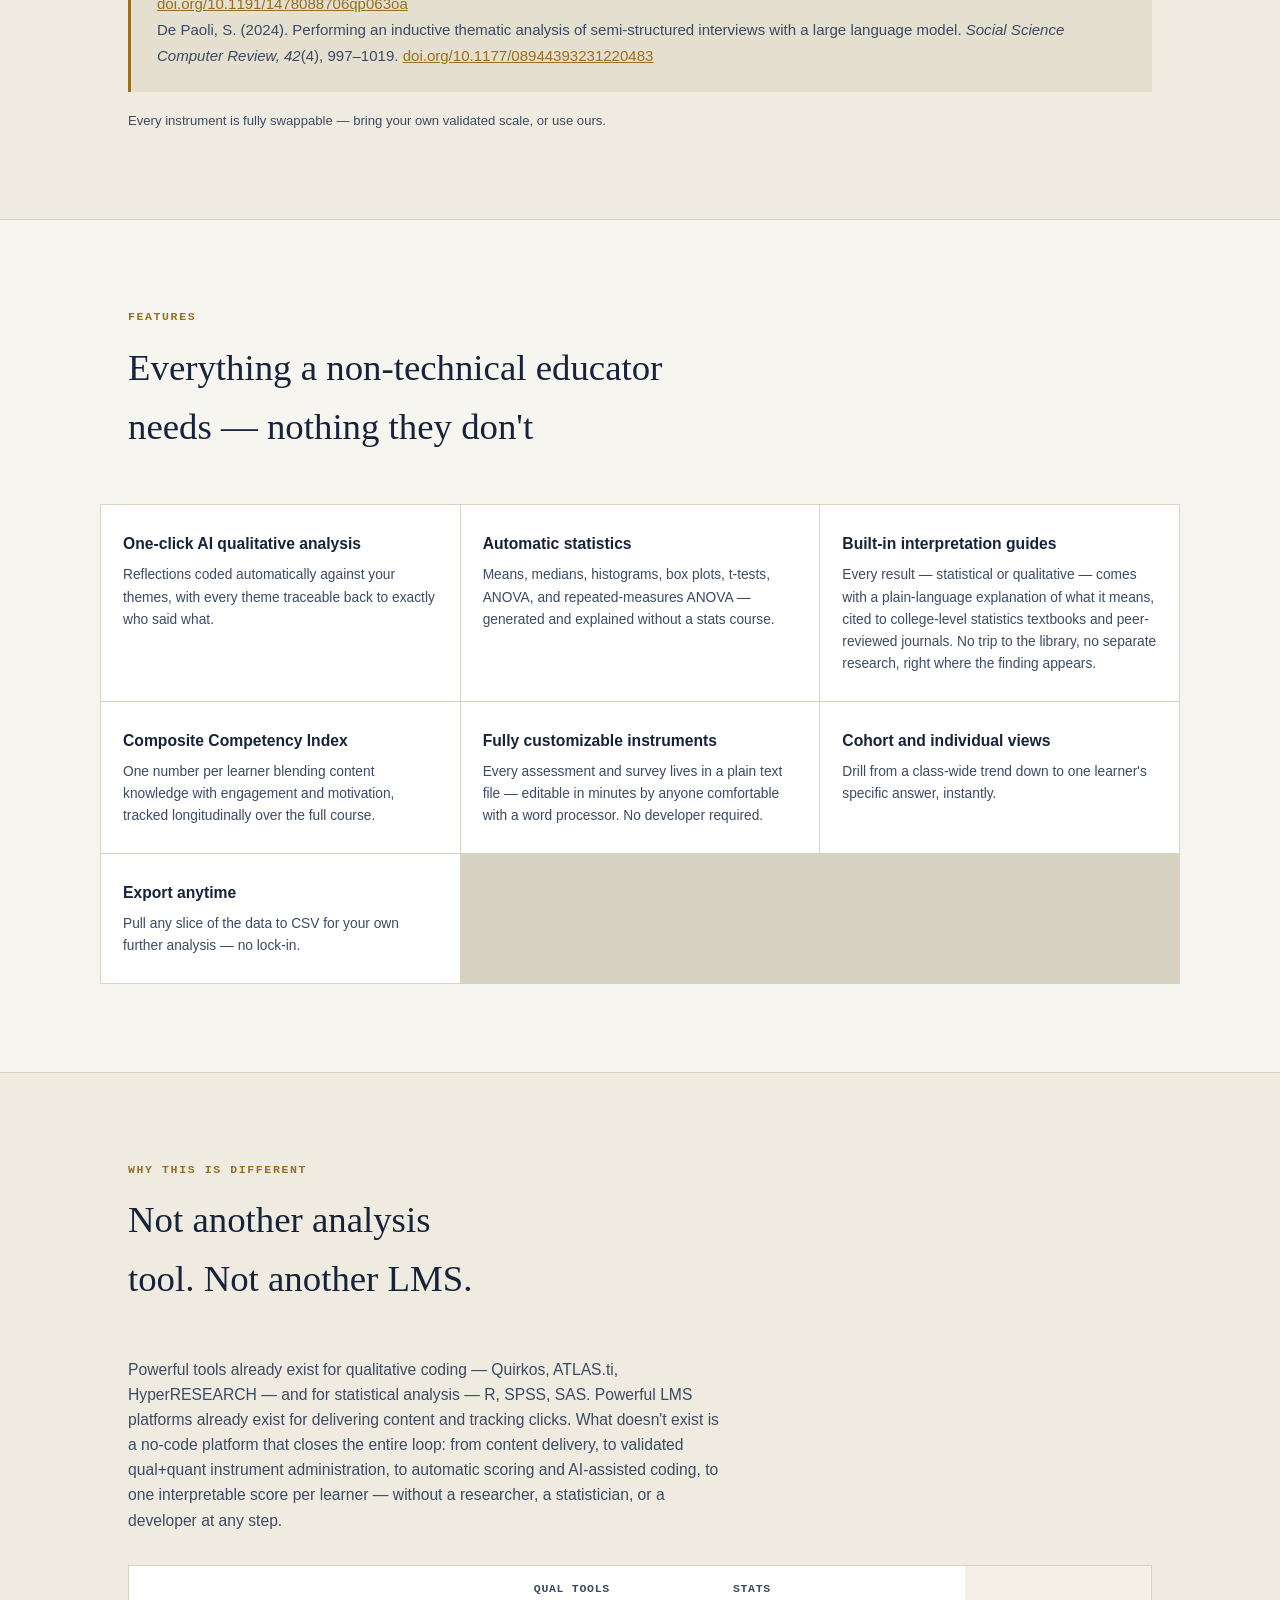
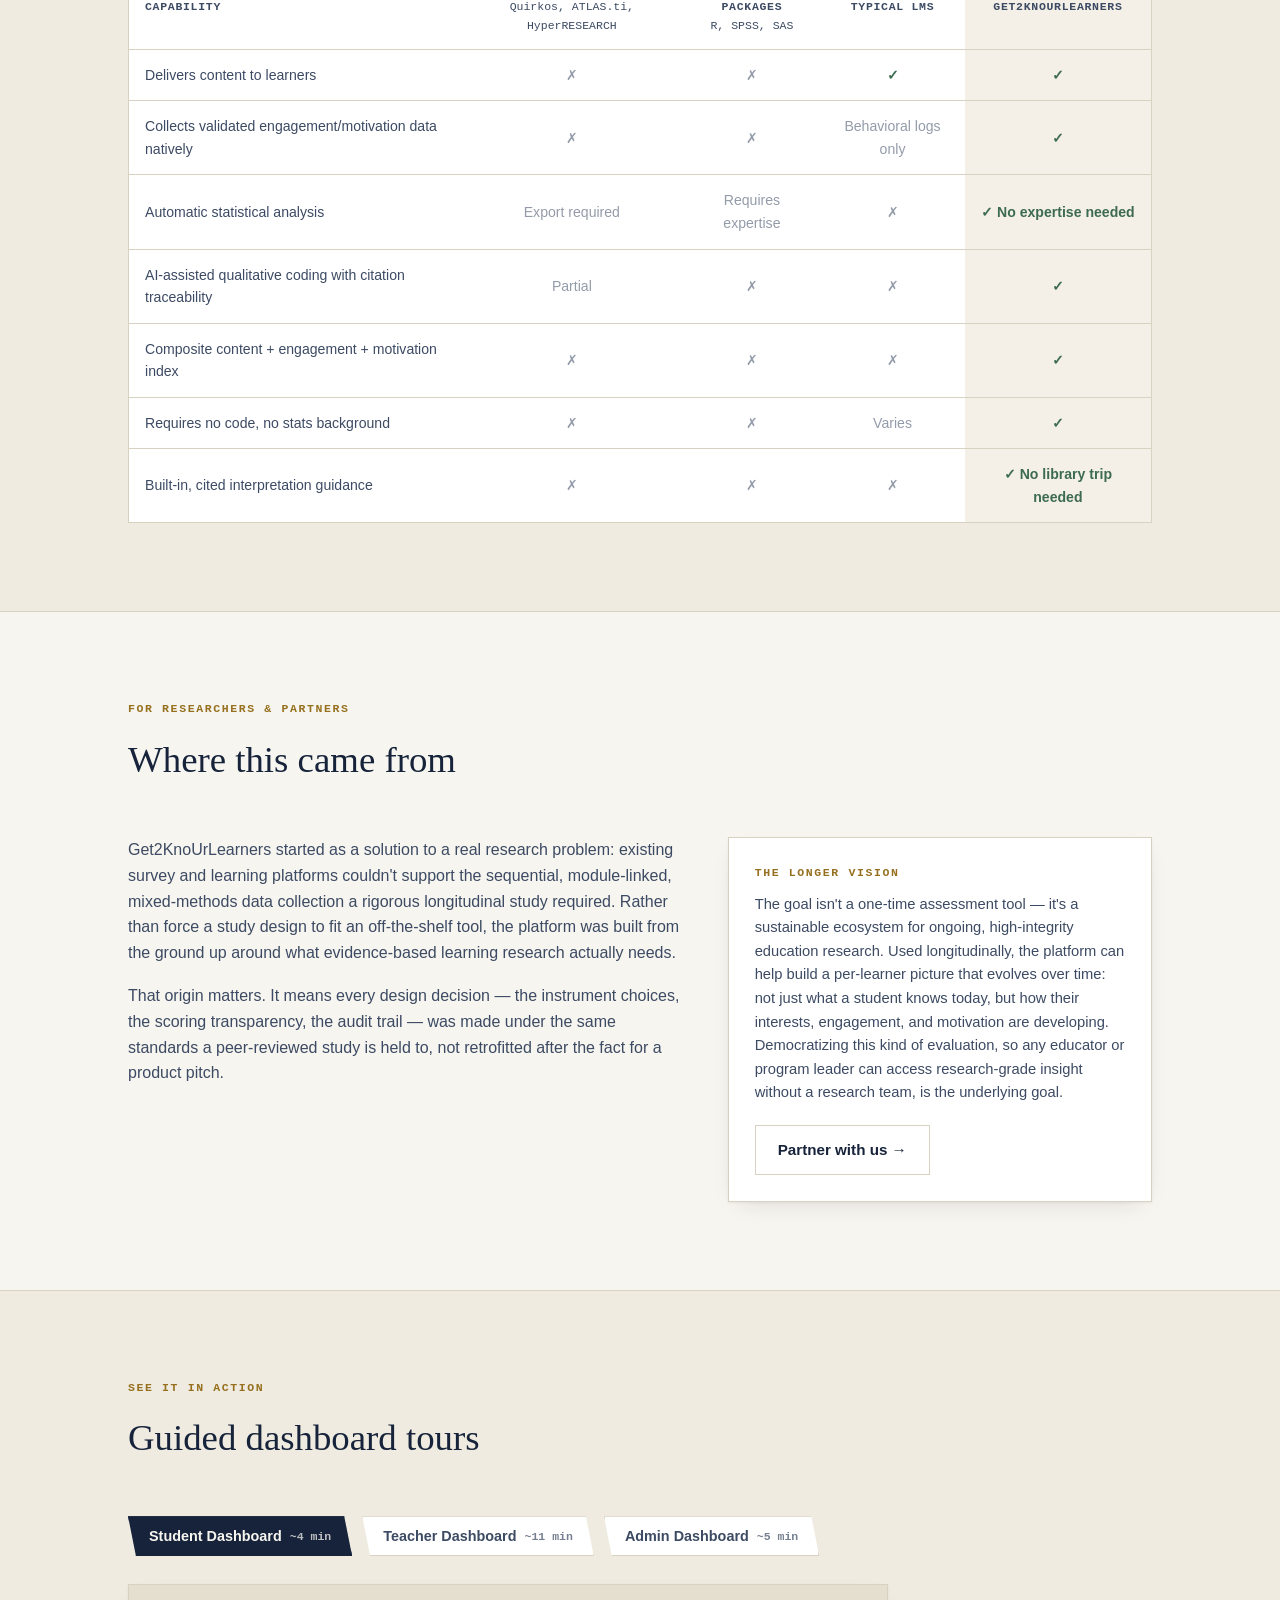
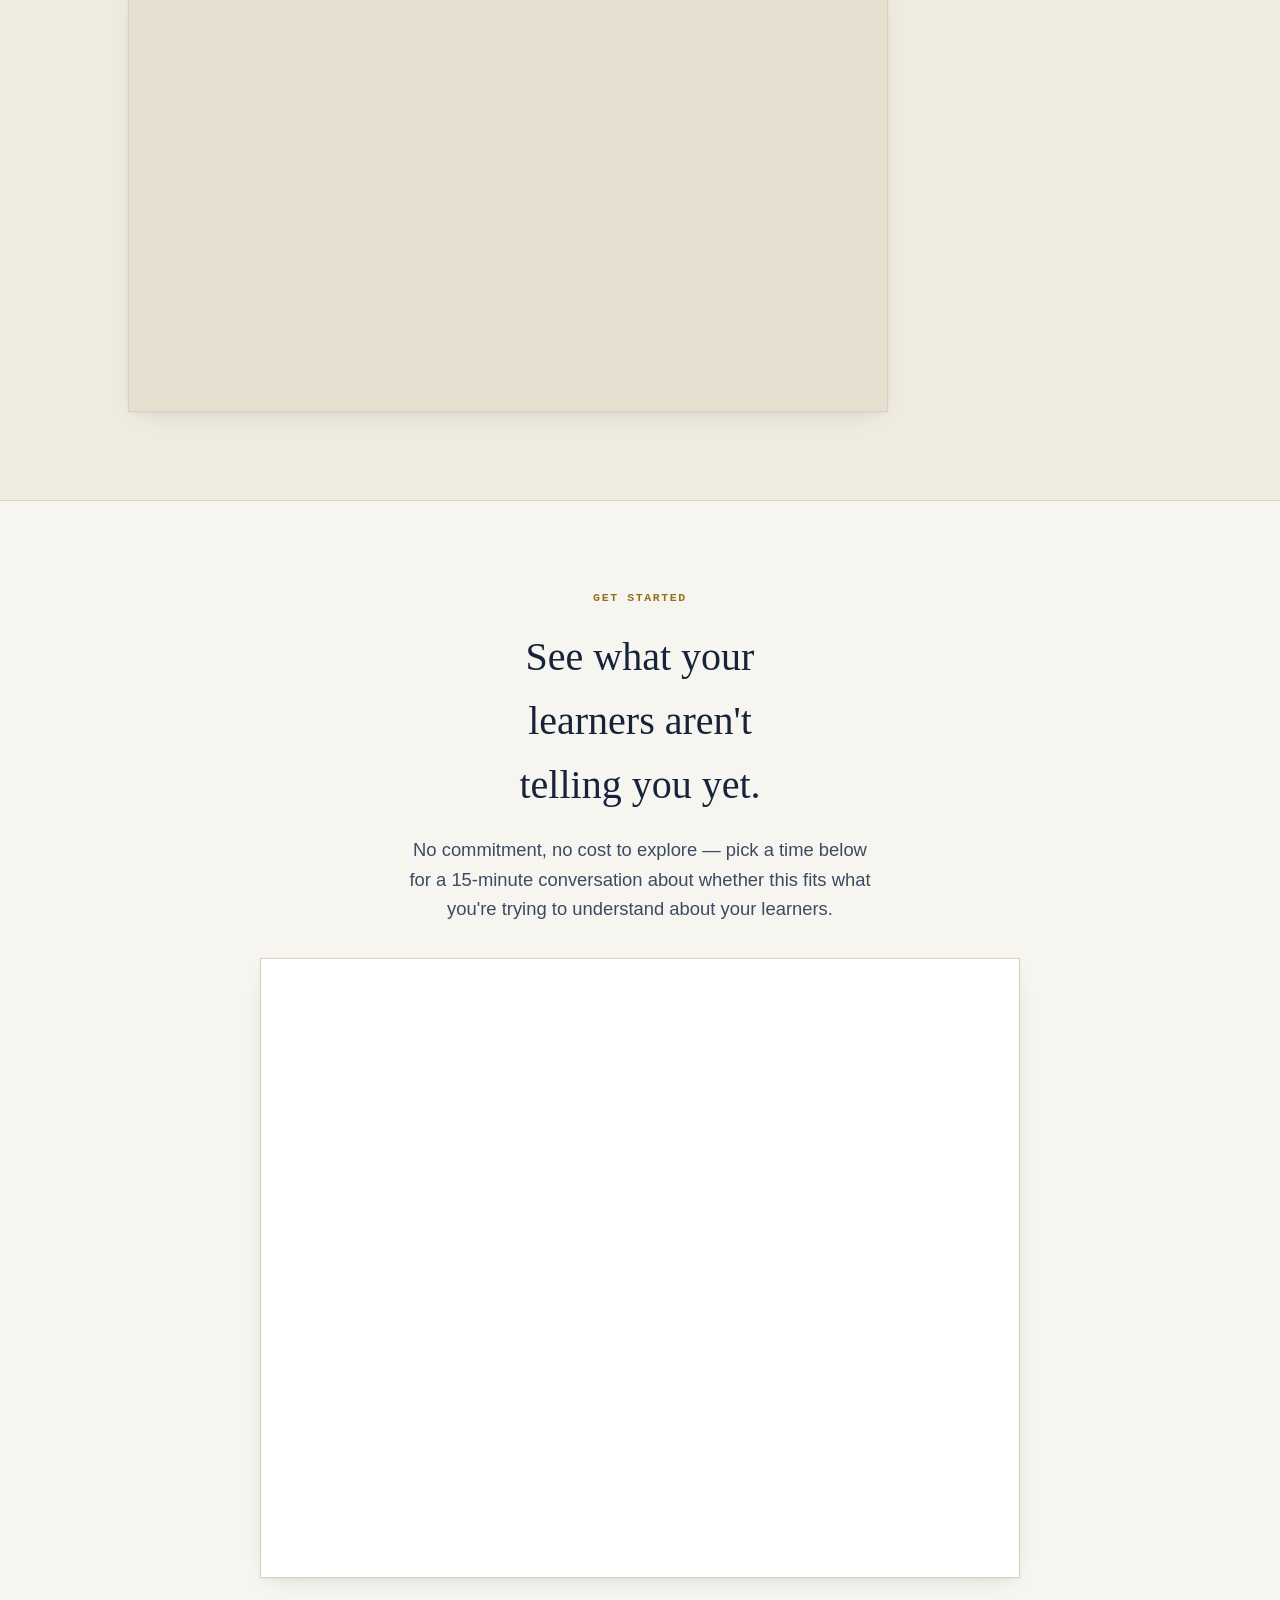
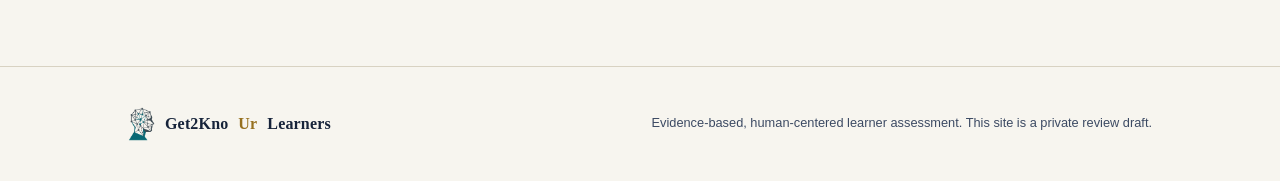
==== commit 6e21c4a6: "Highlight built-in interpretation guides as a differentiator - New Features card: built-in, cited in" ====
--- a/index.html
+++ b/index.html
@@ -428,6 +428,13 @@
     <div class="rigor-note">
       <p><strong style="color:var(--ink); font-family: var(--font-body);">Rigor under the hood.</strong> Every composite score is built on the same psychometric standards a peer-reviewed study would use — construct reliability, Item Response Theory for item-level quality, and transparent, versioned scoring — so results hold up to scrutiny, not just intuition.</p>
     </div>
+    <div class="rigor-note" style="margin-top: 16px;">
+      <p><strong style="color:var(--ink); font-family: var(--font-body);">The qualitative side is just as transparent.</strong> Reflections are coded using an established thematic analysis framework, adapted for AI-assisted coding at scale — not an ad-hoc prompt. Every theme traces back to the theory it's grounded in, and to exactly which learner said what.</p>
+      <p class="fine" style="margin-top: 10px; line-height: 1.7;">
+        Braun, V., &amp; Clarke, V. (2006). Using thematic analysis in psychology. <em>Qualitative Research in Psychology, 3</em>(2), 77–101. <a href="https://doi.org/10.1191/1478088706qp063oa" style="color: var(--gold);">doi.org/10.1191/1478088706qp063oa</a><br>
+        De Paoli, S. (2024). Performing an inductive thematic analysis of semi-structured interviews with a large language model. <em>Social Science Computer Review, 42</em>(4), 997–1019. <a href="https://doi.org/10.1177/08944393231220483" style="color: var(--gold);">doi.org/10.1177/08944393231220483</a>
+      </p>
+    </div>
     <p class="fine">Every instrument is fully swappable — bring your own validated scale, or use ours.</p>
   </div>
 </section>
@@ -448,6 +455,10 @@
       <div class="feat-cell">
         <h3>Automatic statistics</h3>
         <p>Means, medians, histograms, box plots, t-tests, ANOVA, and repeated-measures ANOVA — generated and explained without a stats course.</p>
+      </div>
+      <div class="feat-cell">
+        <h3>Built-in interpretation guides</h3>
+        <p>Every result — statistical or qualitative — comes with a plain-language explanation of what it means, cited to college-level statistics textbooks and peer-reviewed journals. No trip to the library, no separate research, right where the finding appears.</p>
       </div>
       <div class="feat-cell">
         <h3>Composite Competency Index</h3>
@@ -512,6 +523,10 @@
             <td>Requires no code, no stats background</td>
             <td class="no">✗</td><td class="no">✗</td><td class="no">Varies</td><td class="col-us yes">✓</td>
           </tr>
+          <tr>
+            <td>Built-in, cited interpretation guidance</td>
+            <td class="no">✗</td><td class="no">✗</td><td class="no">✗</td><td class="col-us yes">✓ No library trip needed</td>
+          </tr>
         </tbody>
       </table>
     </div>
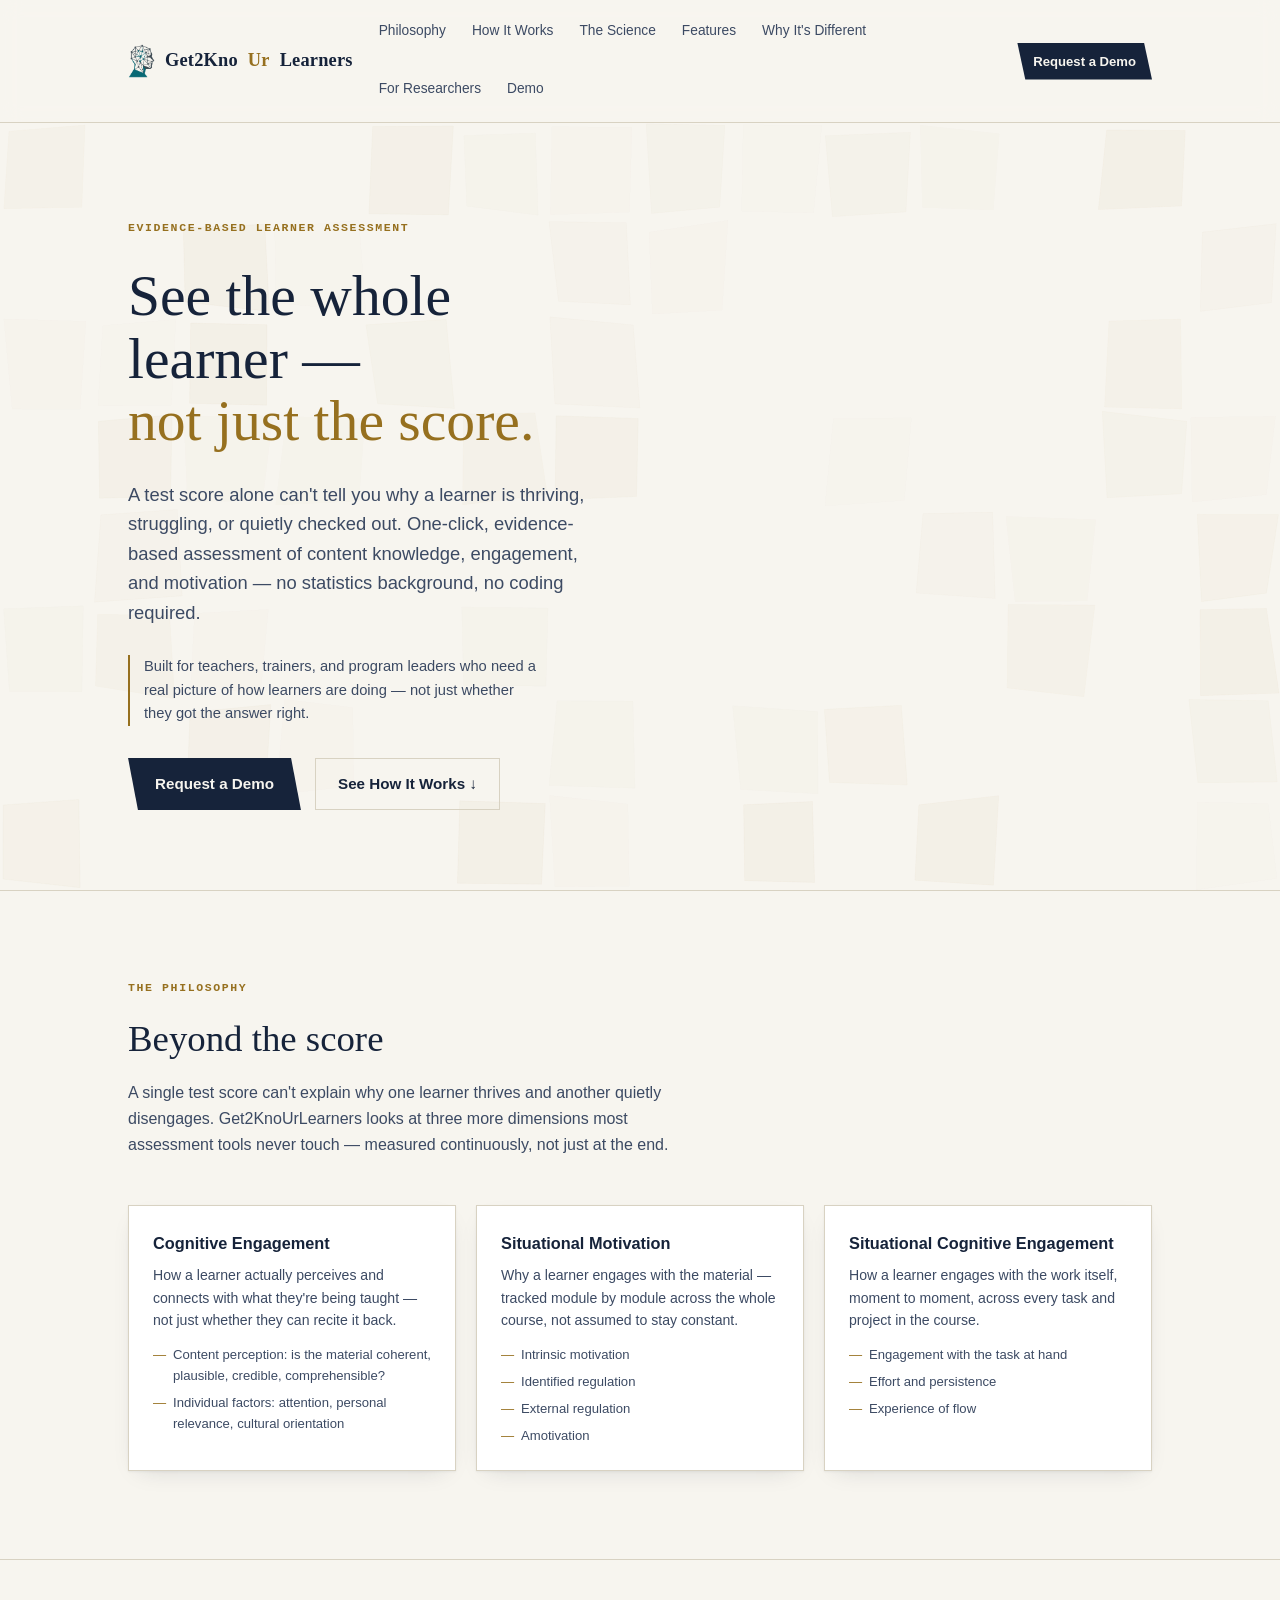
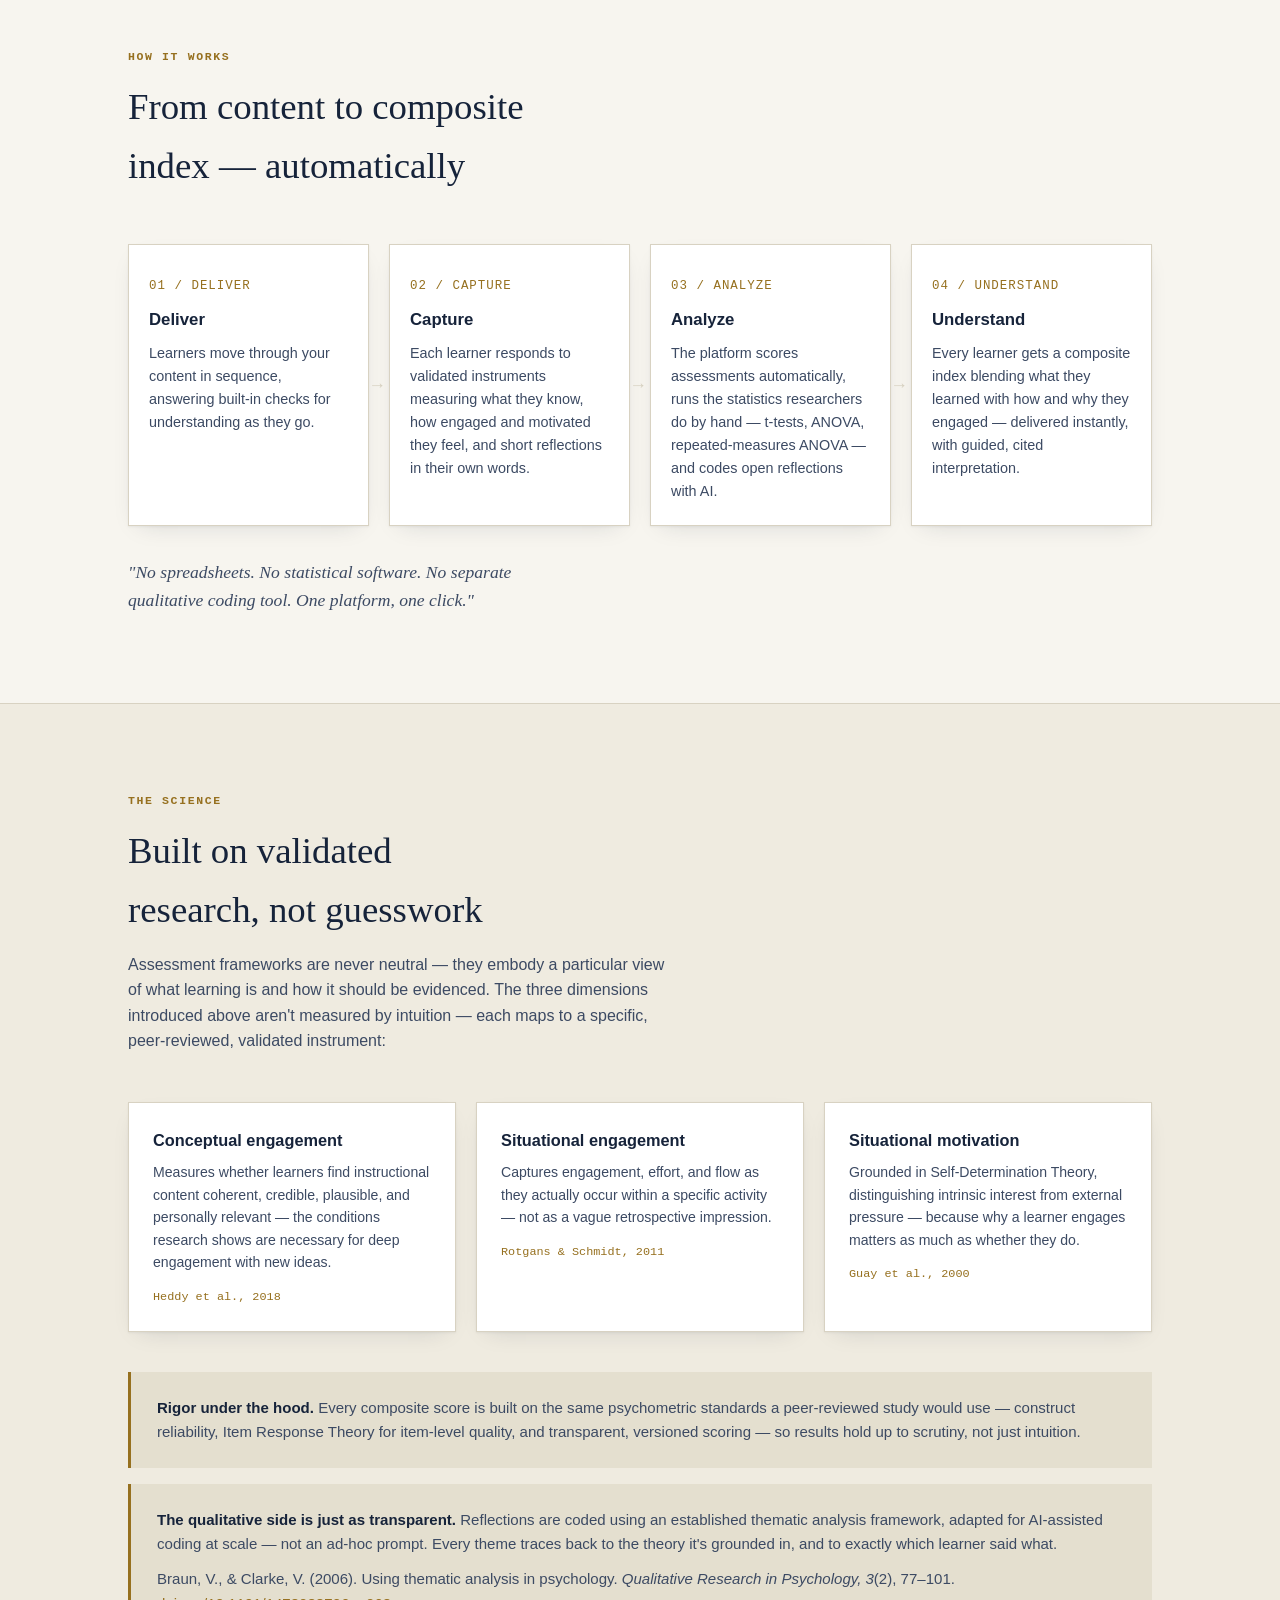
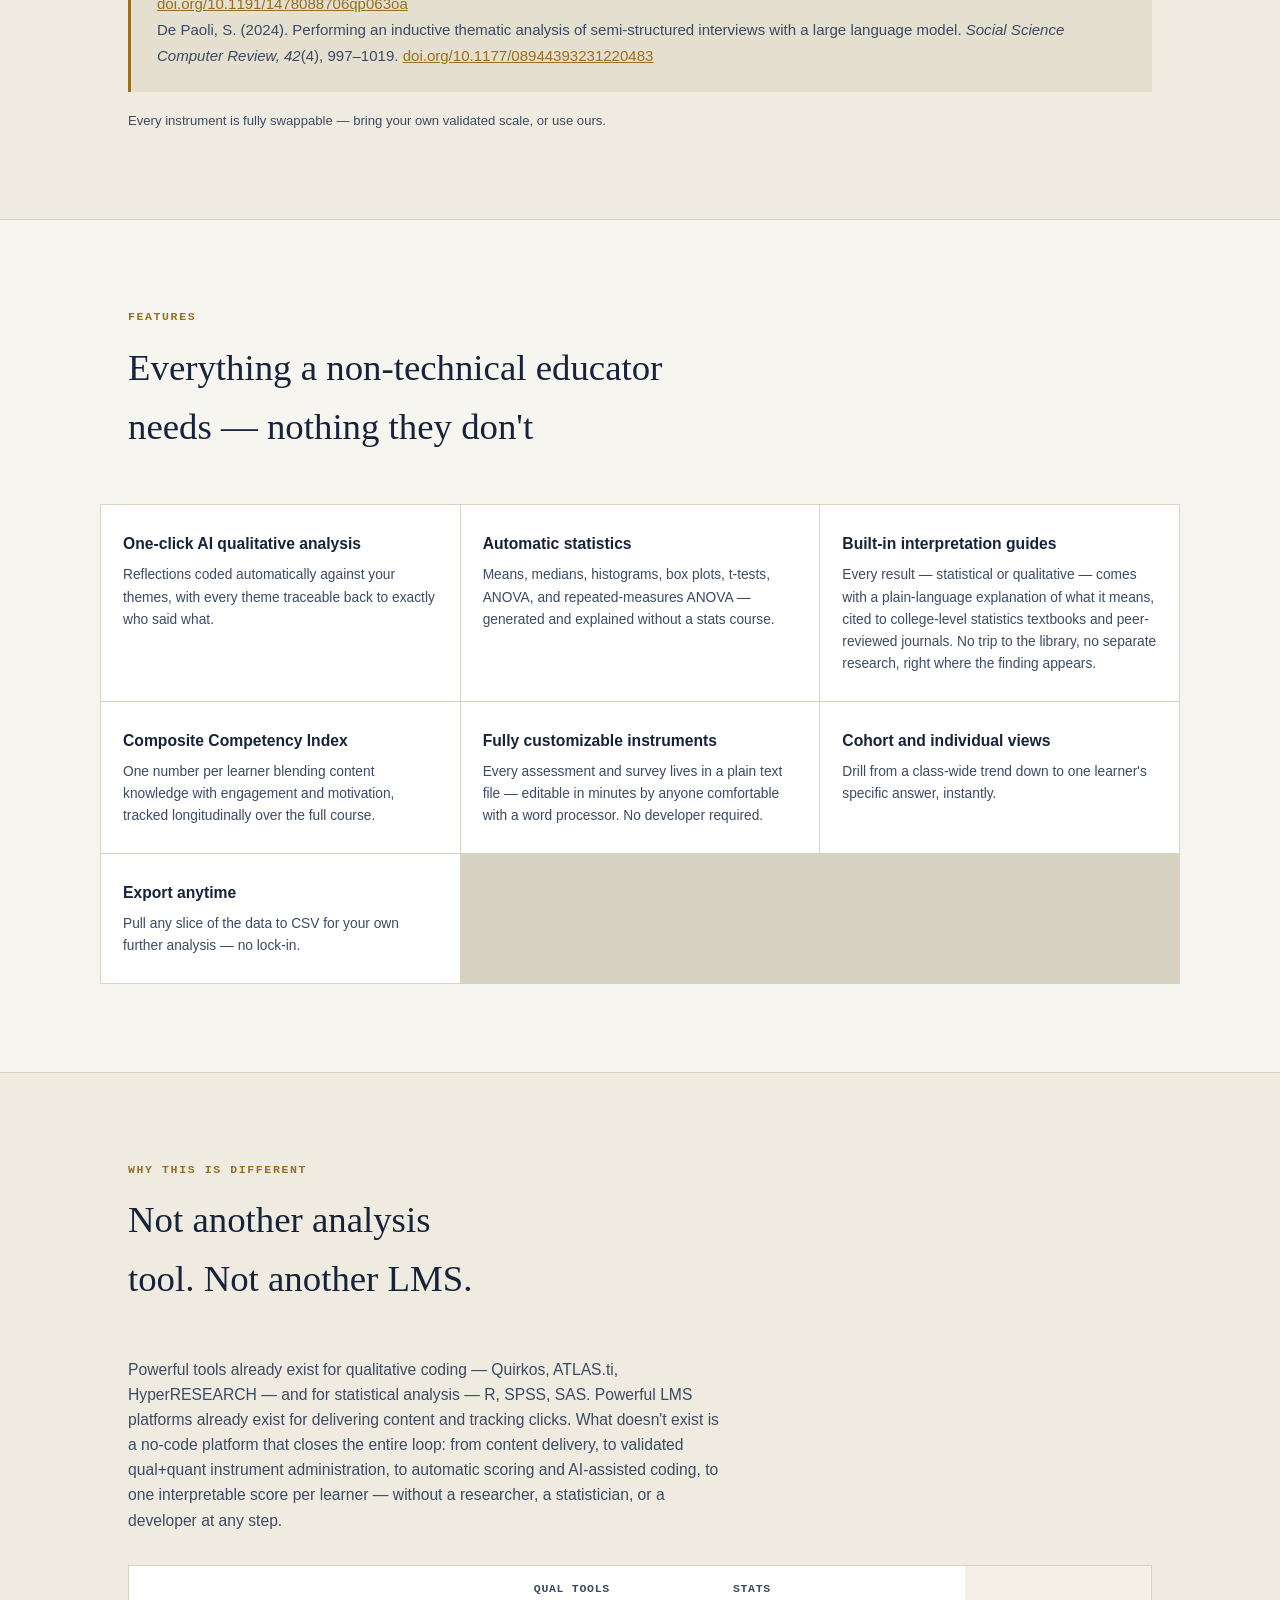
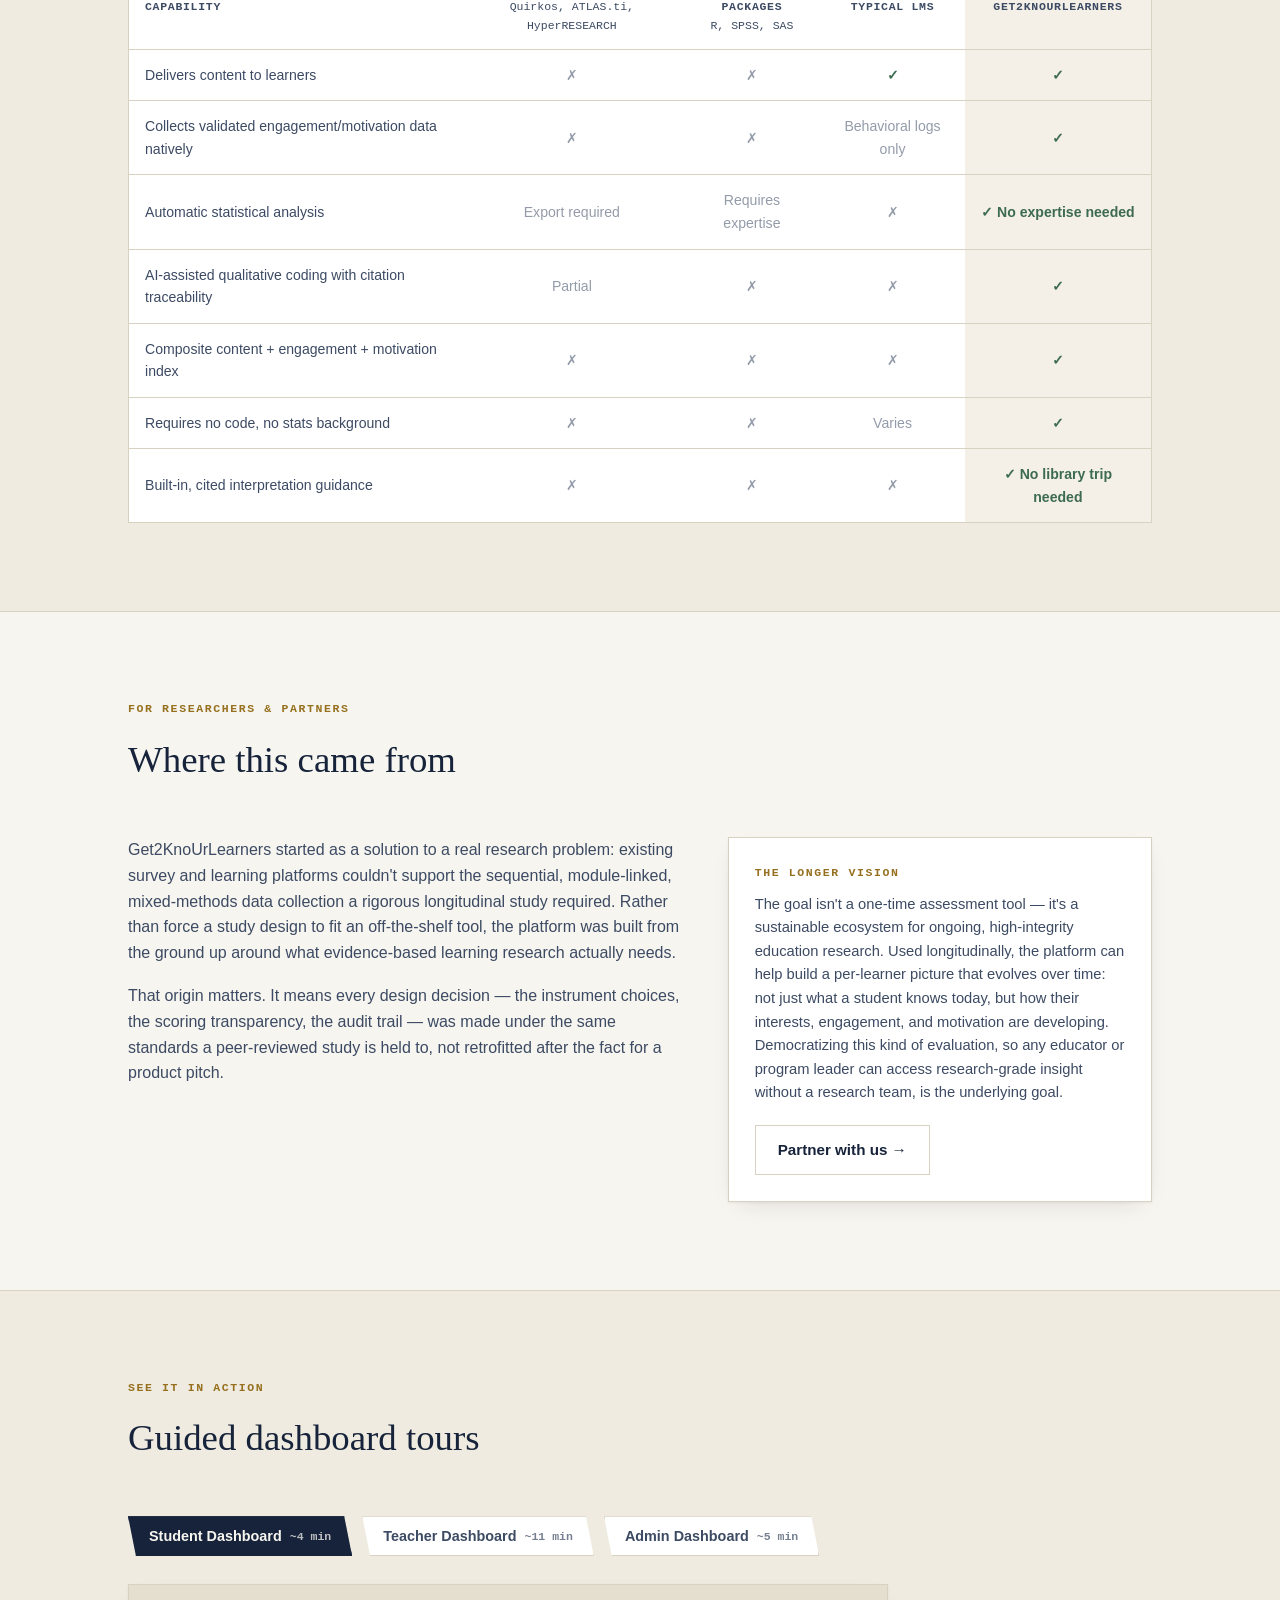
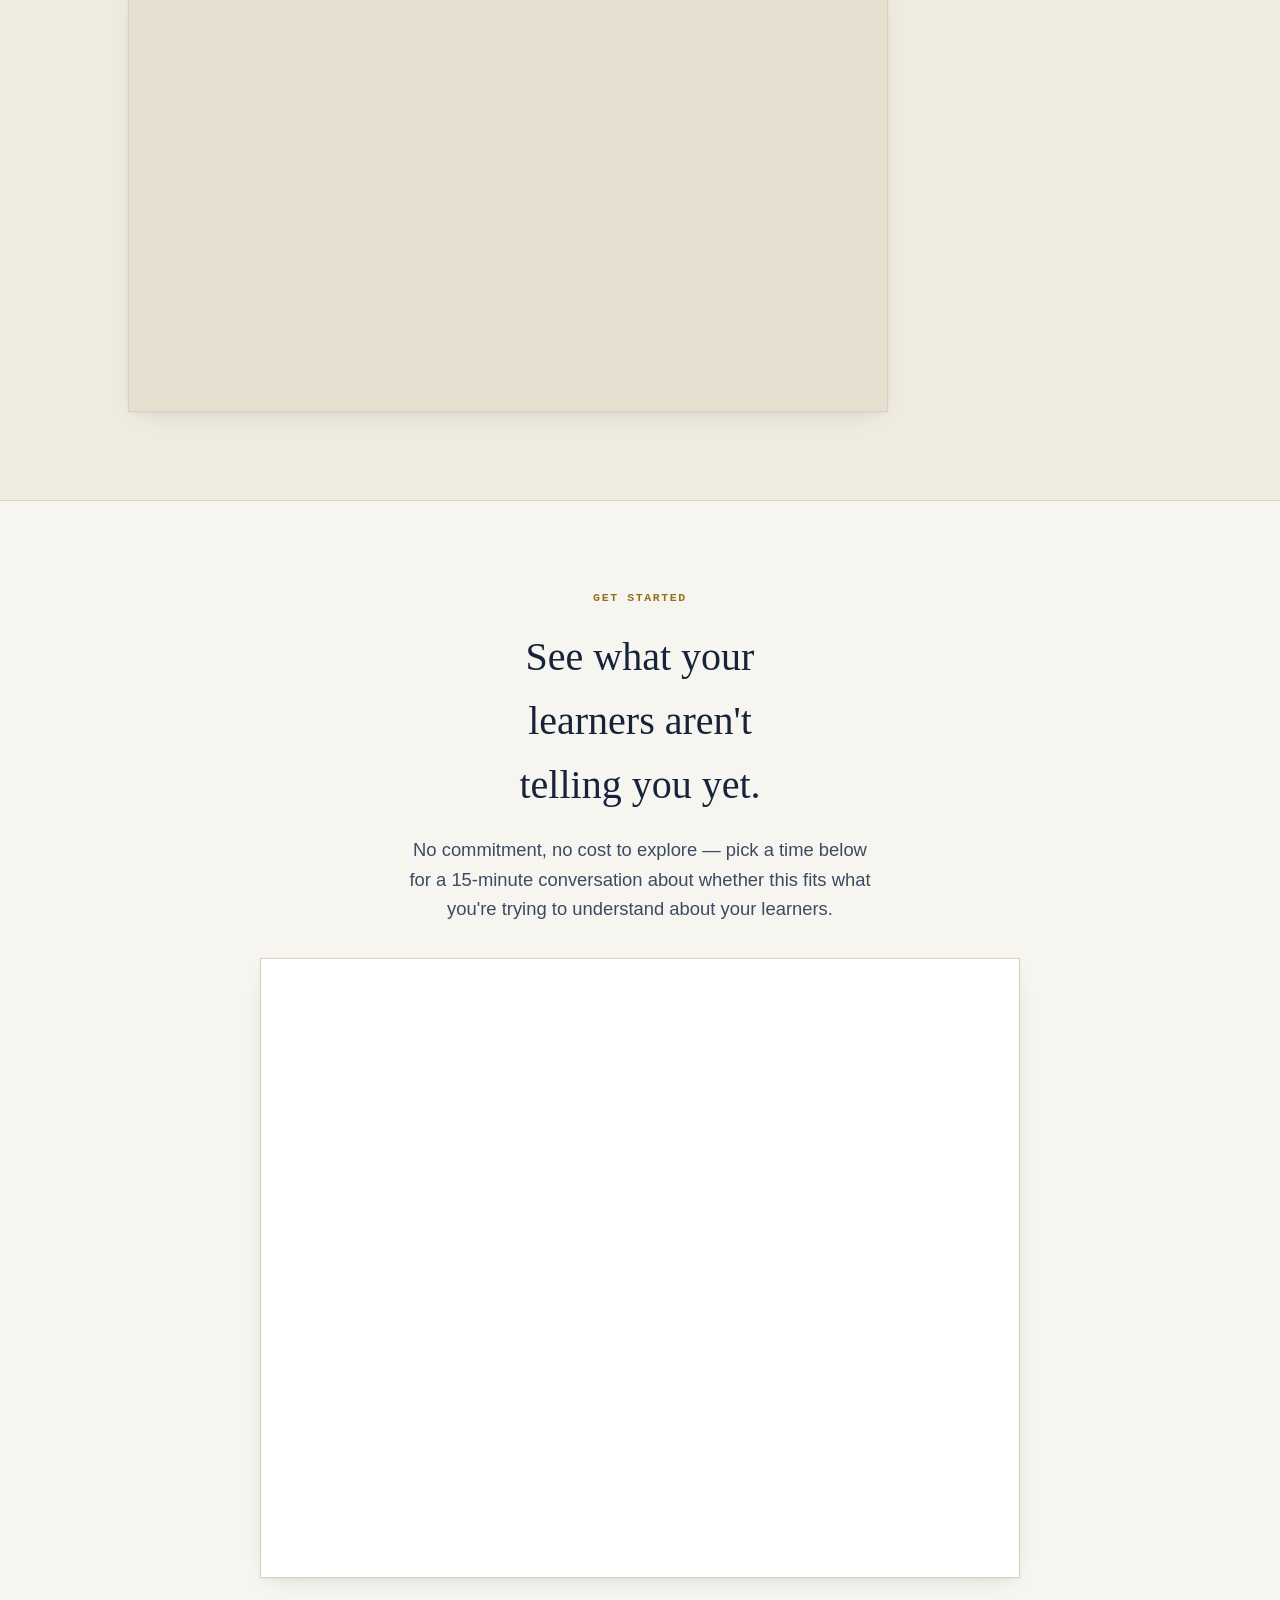
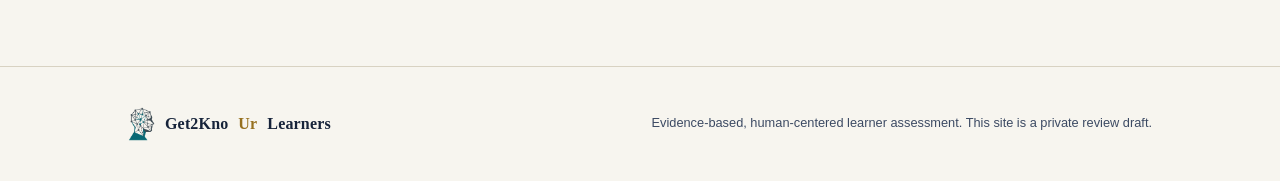
==== commit 8fb85e04: "Embed Admin Dashboard tour video; fix bullet spacing - Admin Dashboard video embedded (YouTube ID v6" ====
--- a/index.html
+++ b/index.html
@@ -195,8 +195,8 @@
   .instrument-card h3 { font-size: 1.02rem; font-family: var(--font-body); font-weight: 700; margin-bottom: 8px; }
   .instrument-card p { font-size: 0.88rem; color: var(--ink-soft); }
   .instrument-card ul { margin: 12px 0 0; padding: 0; list-style: none; display: grid; gap: 6px; }
-  .instrument-card ul li { font-size: 0.82rem; color: var(--ink-soft); padding-left: 14px; position: relative; }
-  .instrument-card ul li::before { content: "—"; position: absolute; left: 0; color: var(--gold); }
+  .instrument-card ul li { font-size: 0.82rem; color: var(--ink-soft); padding-left: 20px; position: relative; }
+  .instrument-card ul li::before { content: "—"; position: absolute; left: 0; width: 16px; color: var(--gold); }
   .cite { display: block; margin-top: 14px; font-family: var(--font-mono); font-size: 0.74rem; color: var(--gold); }
   .rigor-note {
     margin-top: 40px; padding: 24px 26px; background: var(--paper-3); border-left: 3px solid var(--gold);
@@ -590,11 +590,7 @@
 
       <div class="tour-panel" data-panel="admin">
         <div class="video-frame">
-          <!-- ADMIN DASHBOARD VIDEO: paste YouTube embed URL below -->
-          <div class="video-placeholder">
-            <span class="glyph">▶</span>
-            <p>Admin Dashboard walkthrough — video coming shortly.</p>
-          </div>
+          <iframe src="https://www.youtube.com/embed/v6QxyKjMSbM" title="Get2KnoUrLearners Admin Dashboard Tour" loading="lazy" allow="accelerometer; autoplay; clipboard-write; encrypted-media; gyroscope; picture-in-picture; web-share" allowfullscreen></iframe>
         </div>
       </div>
     </div>
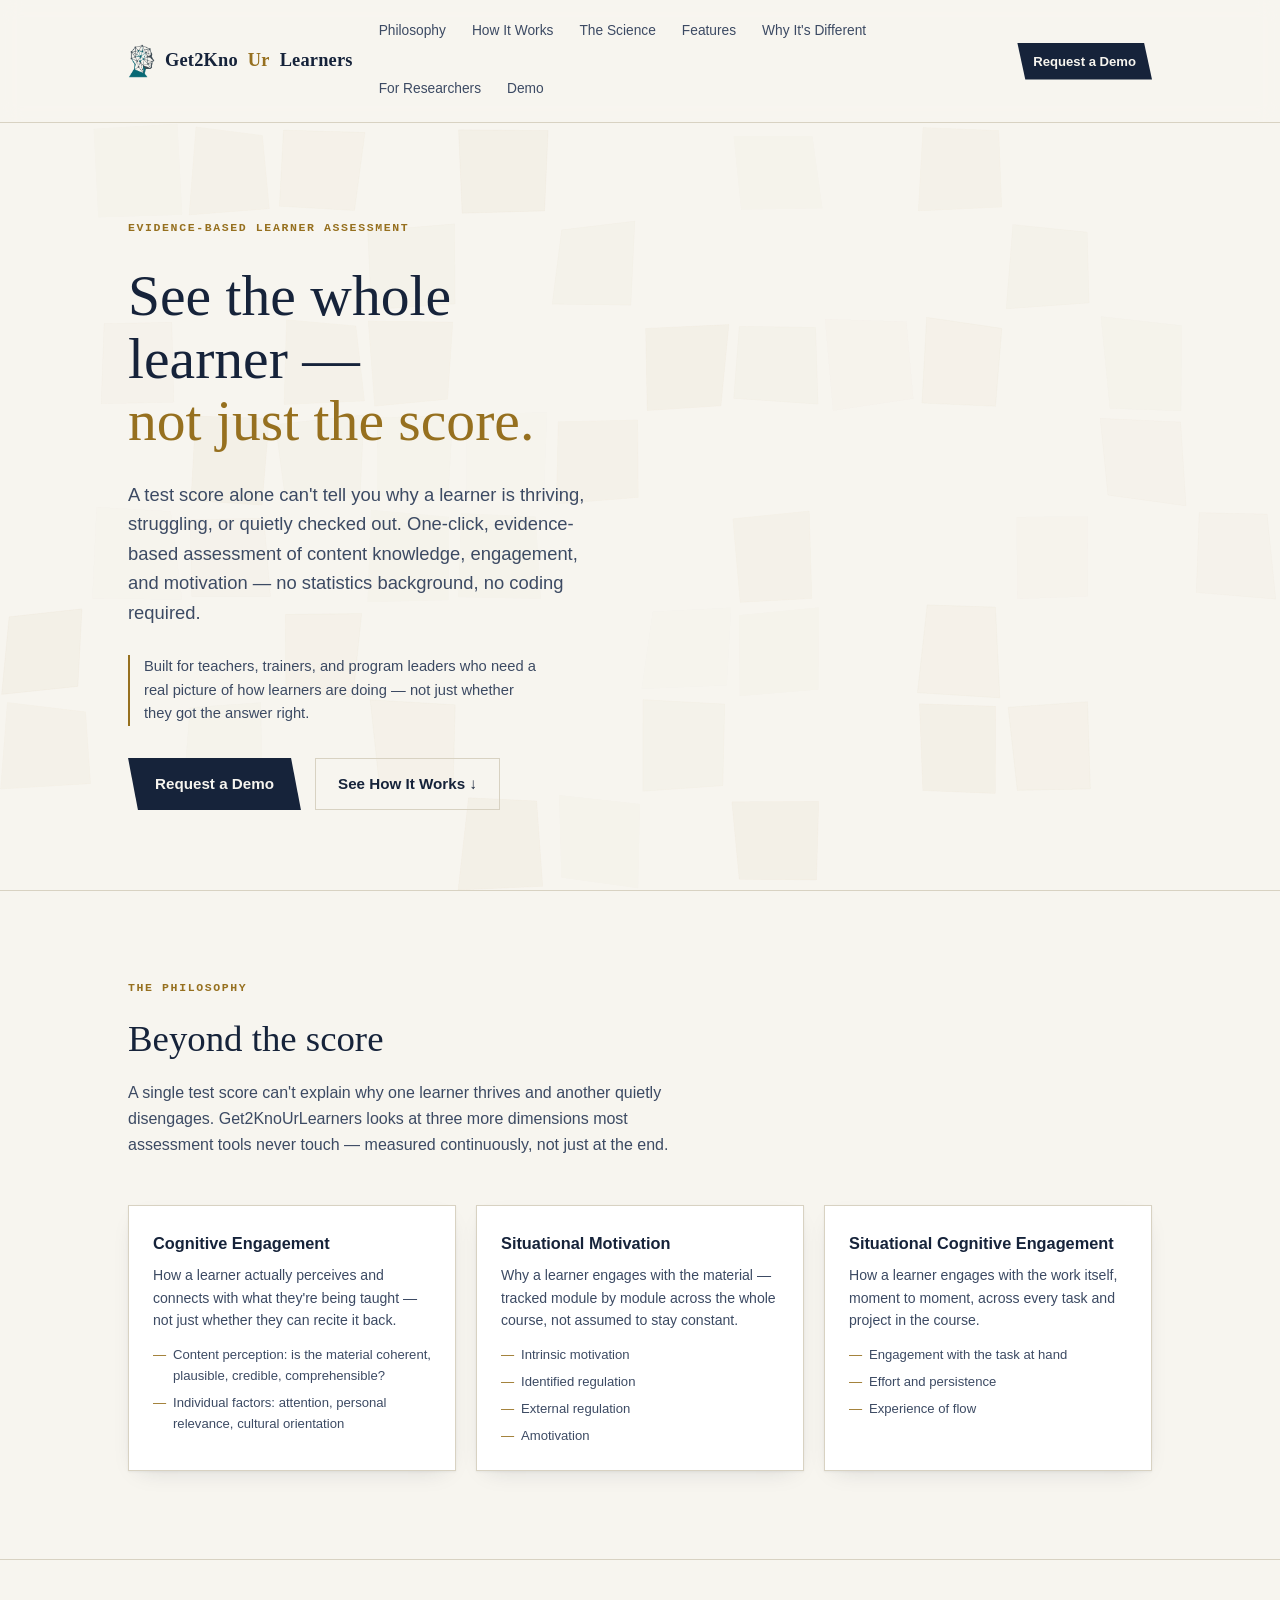
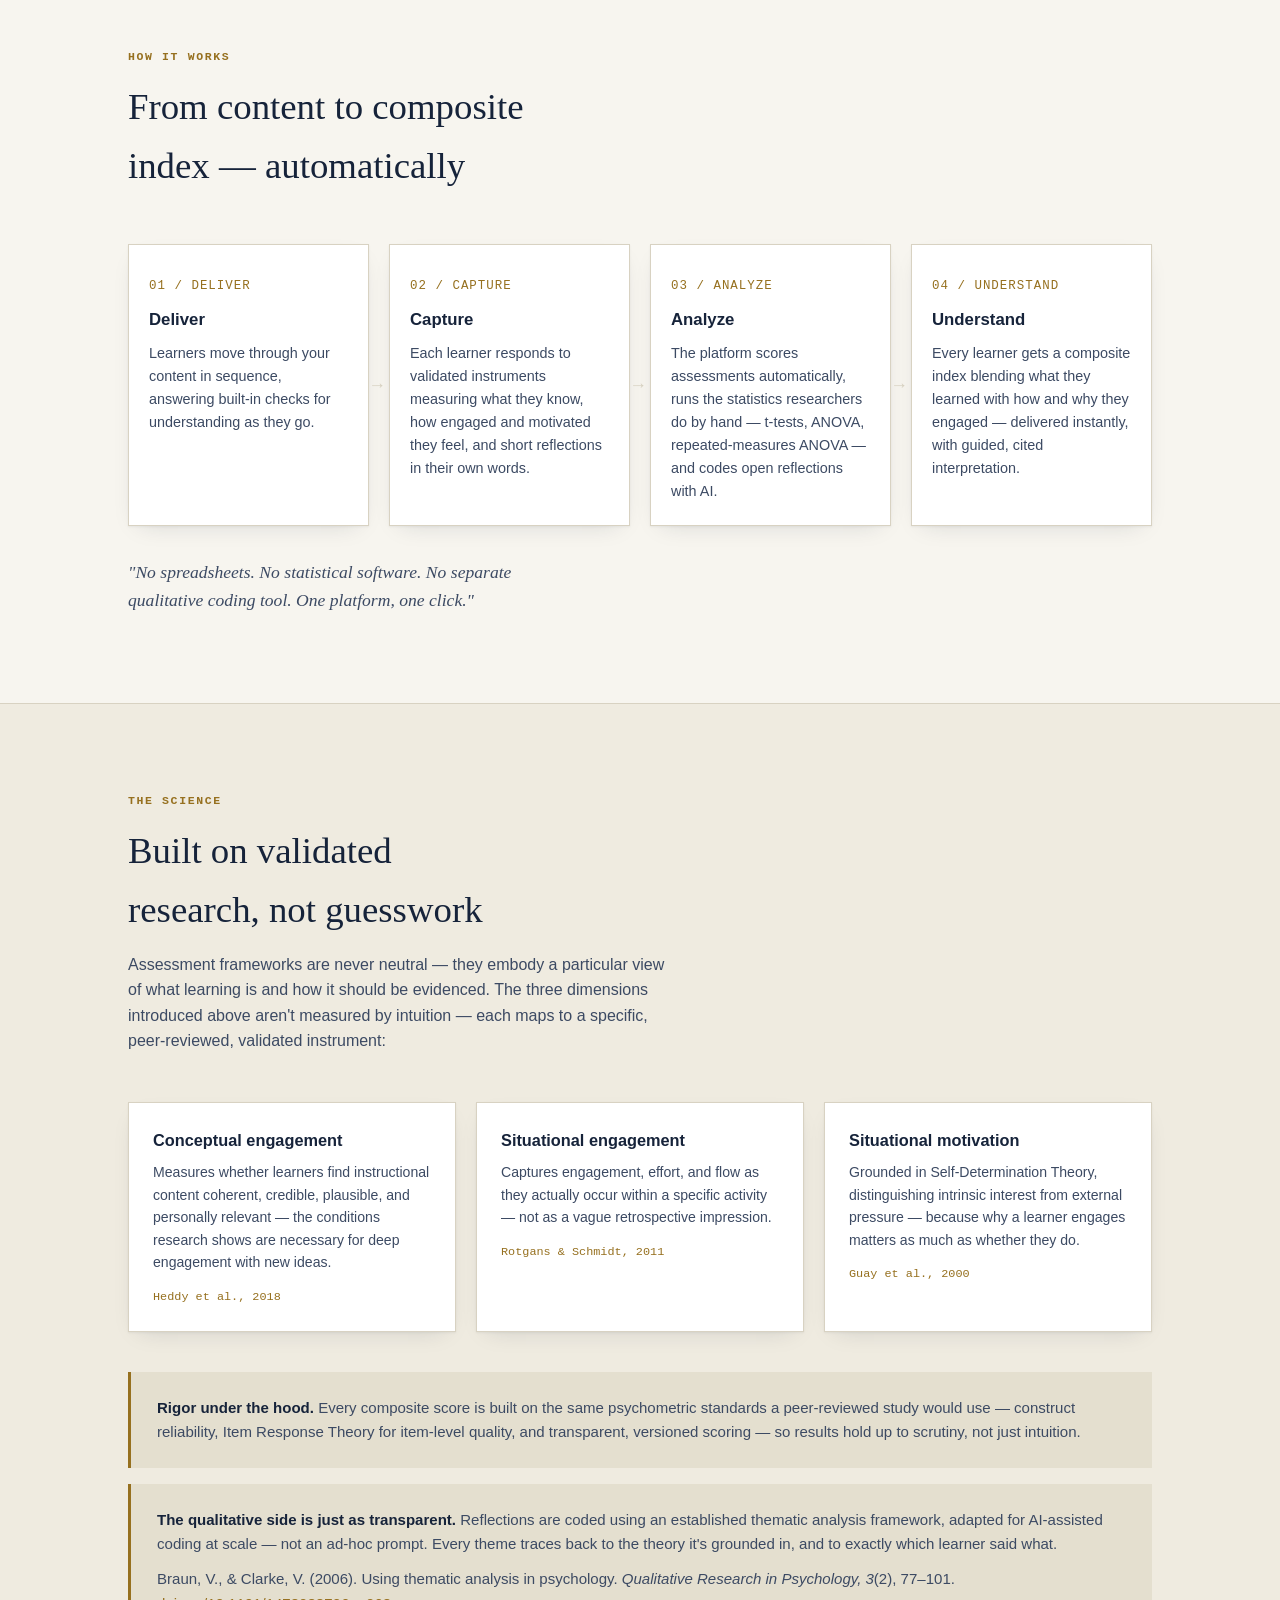
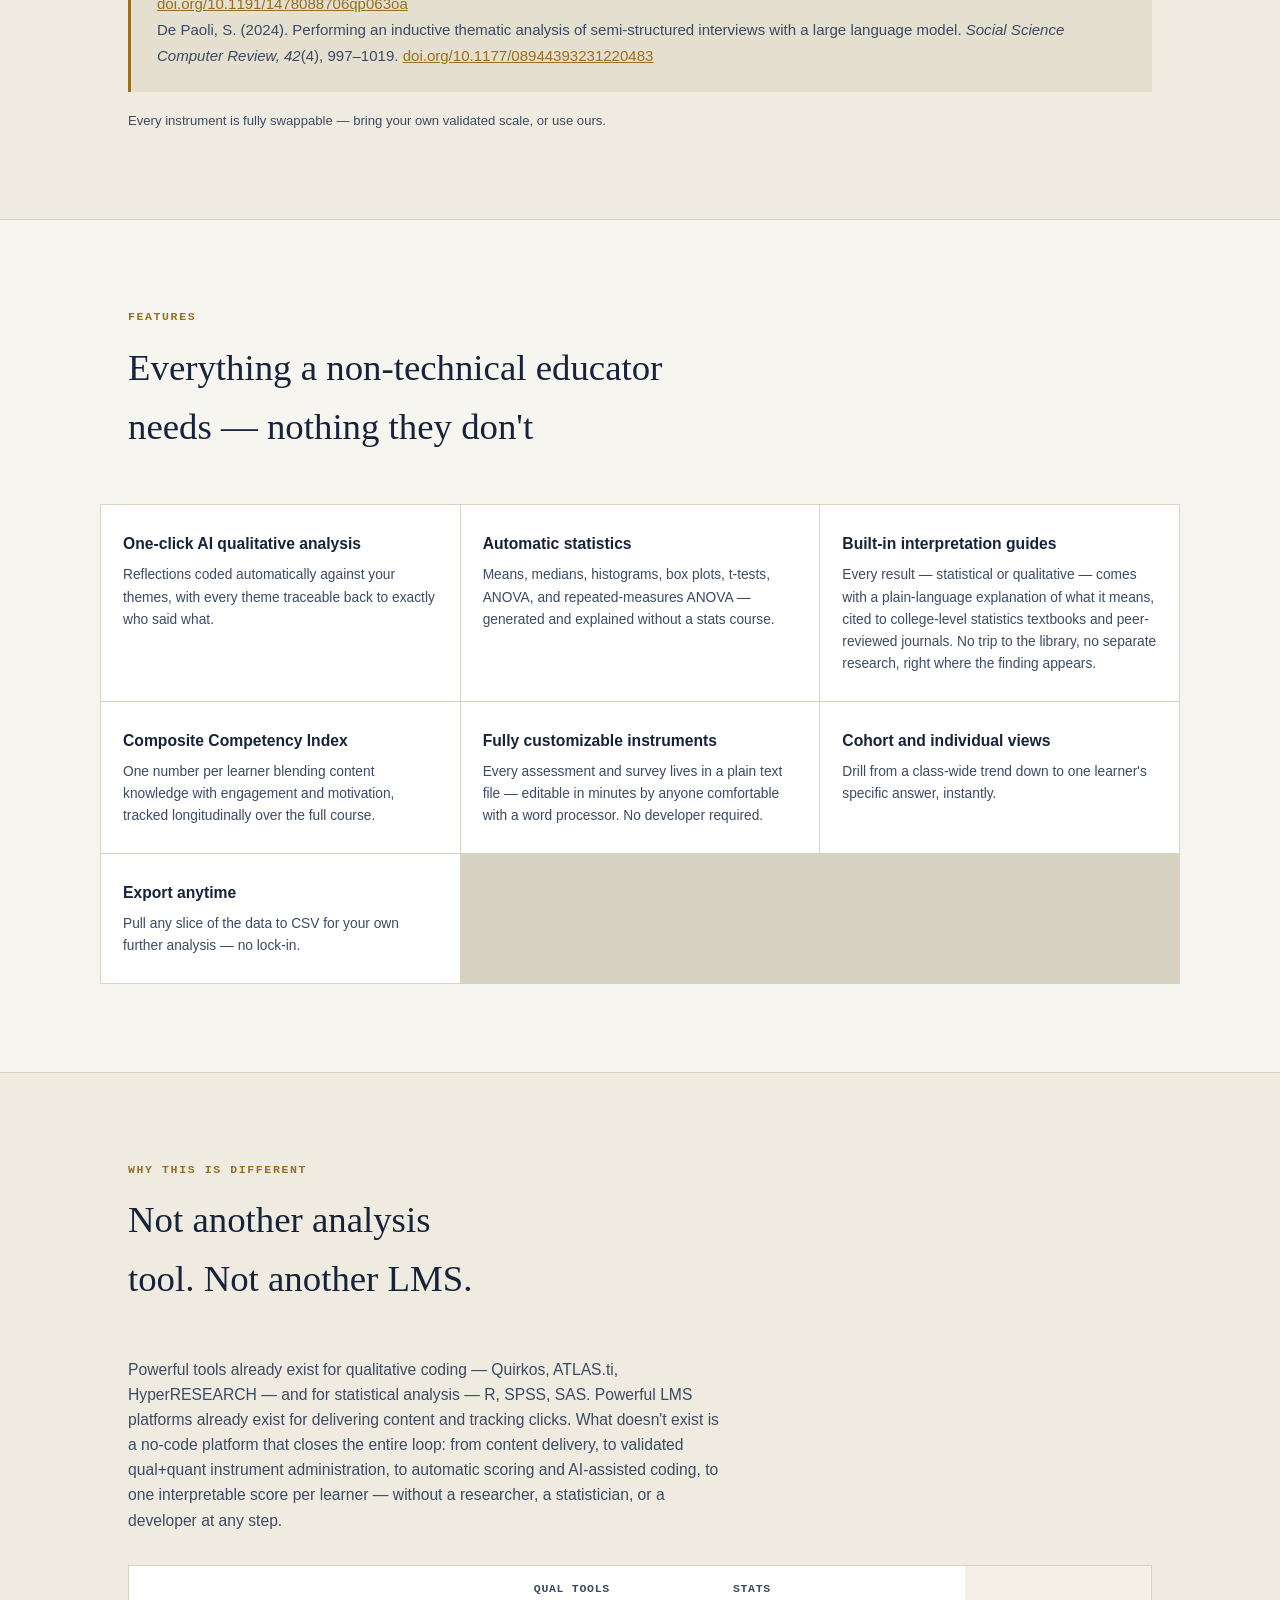
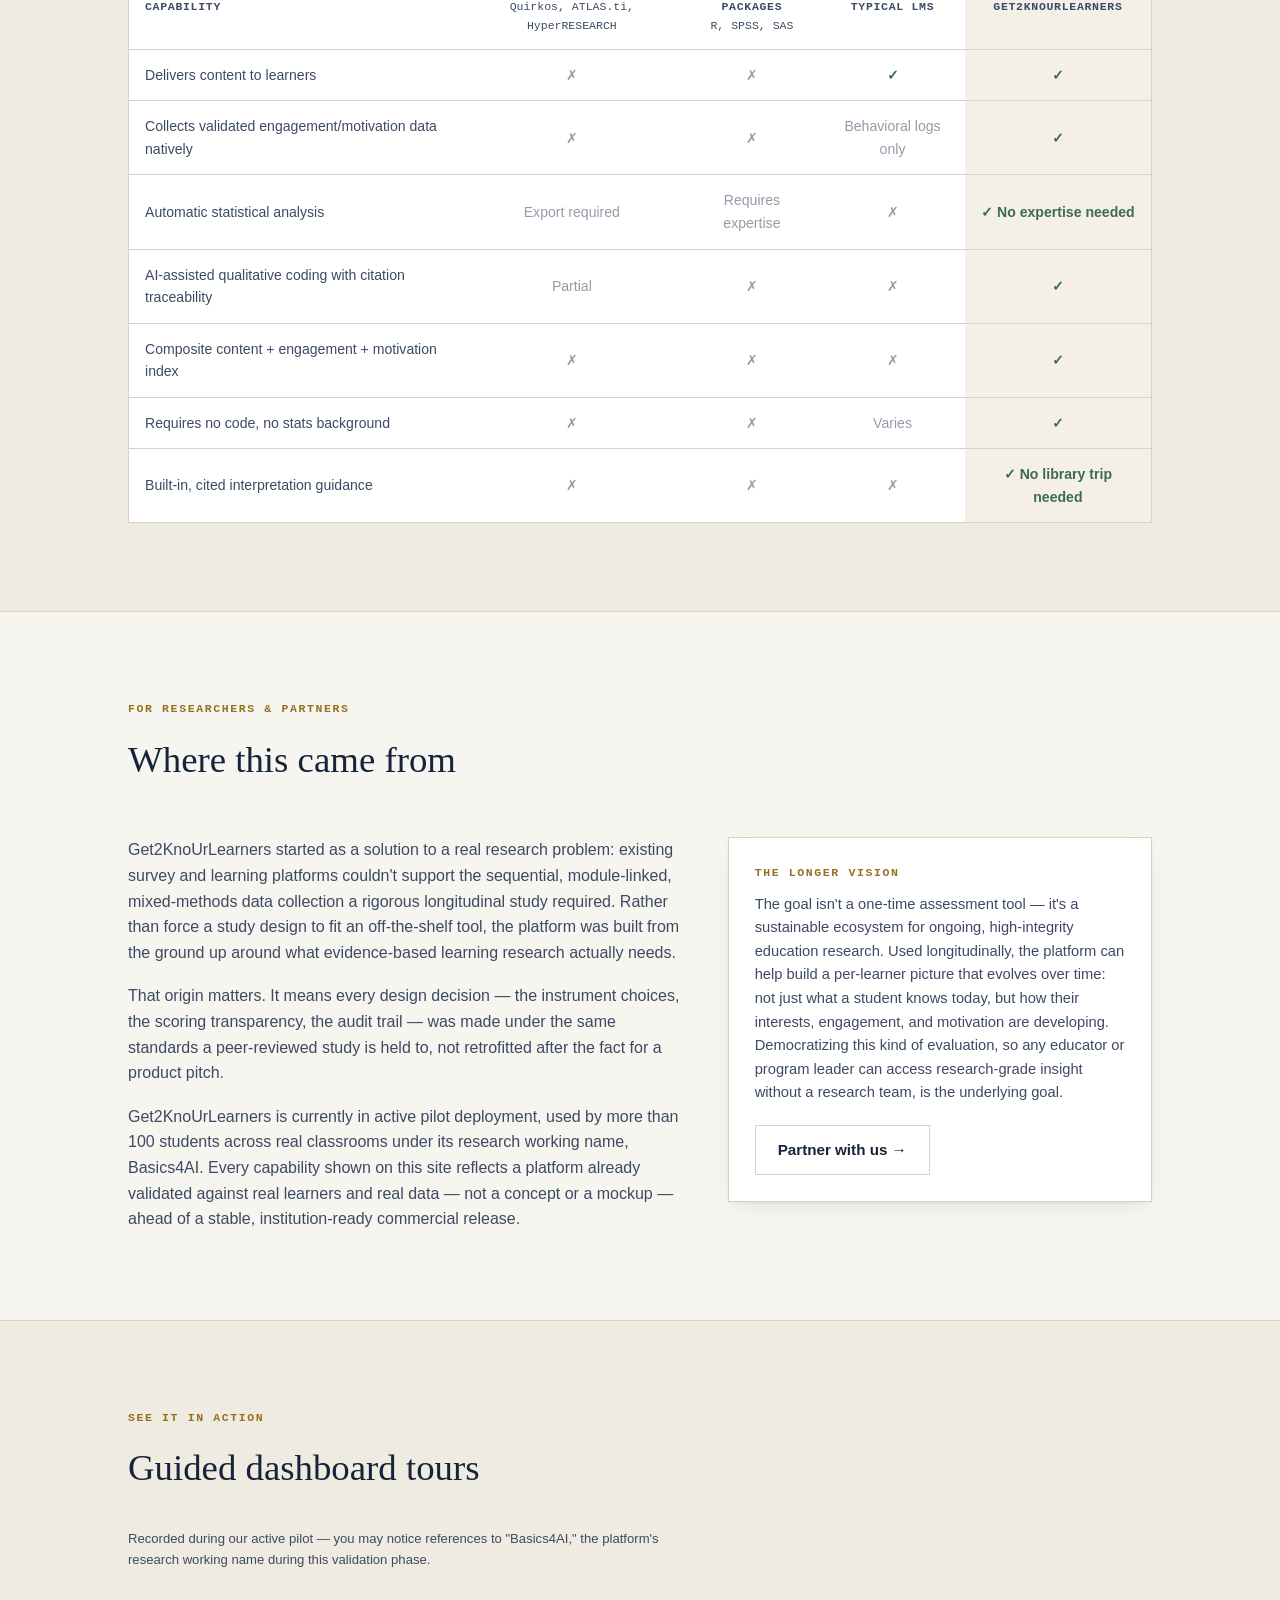
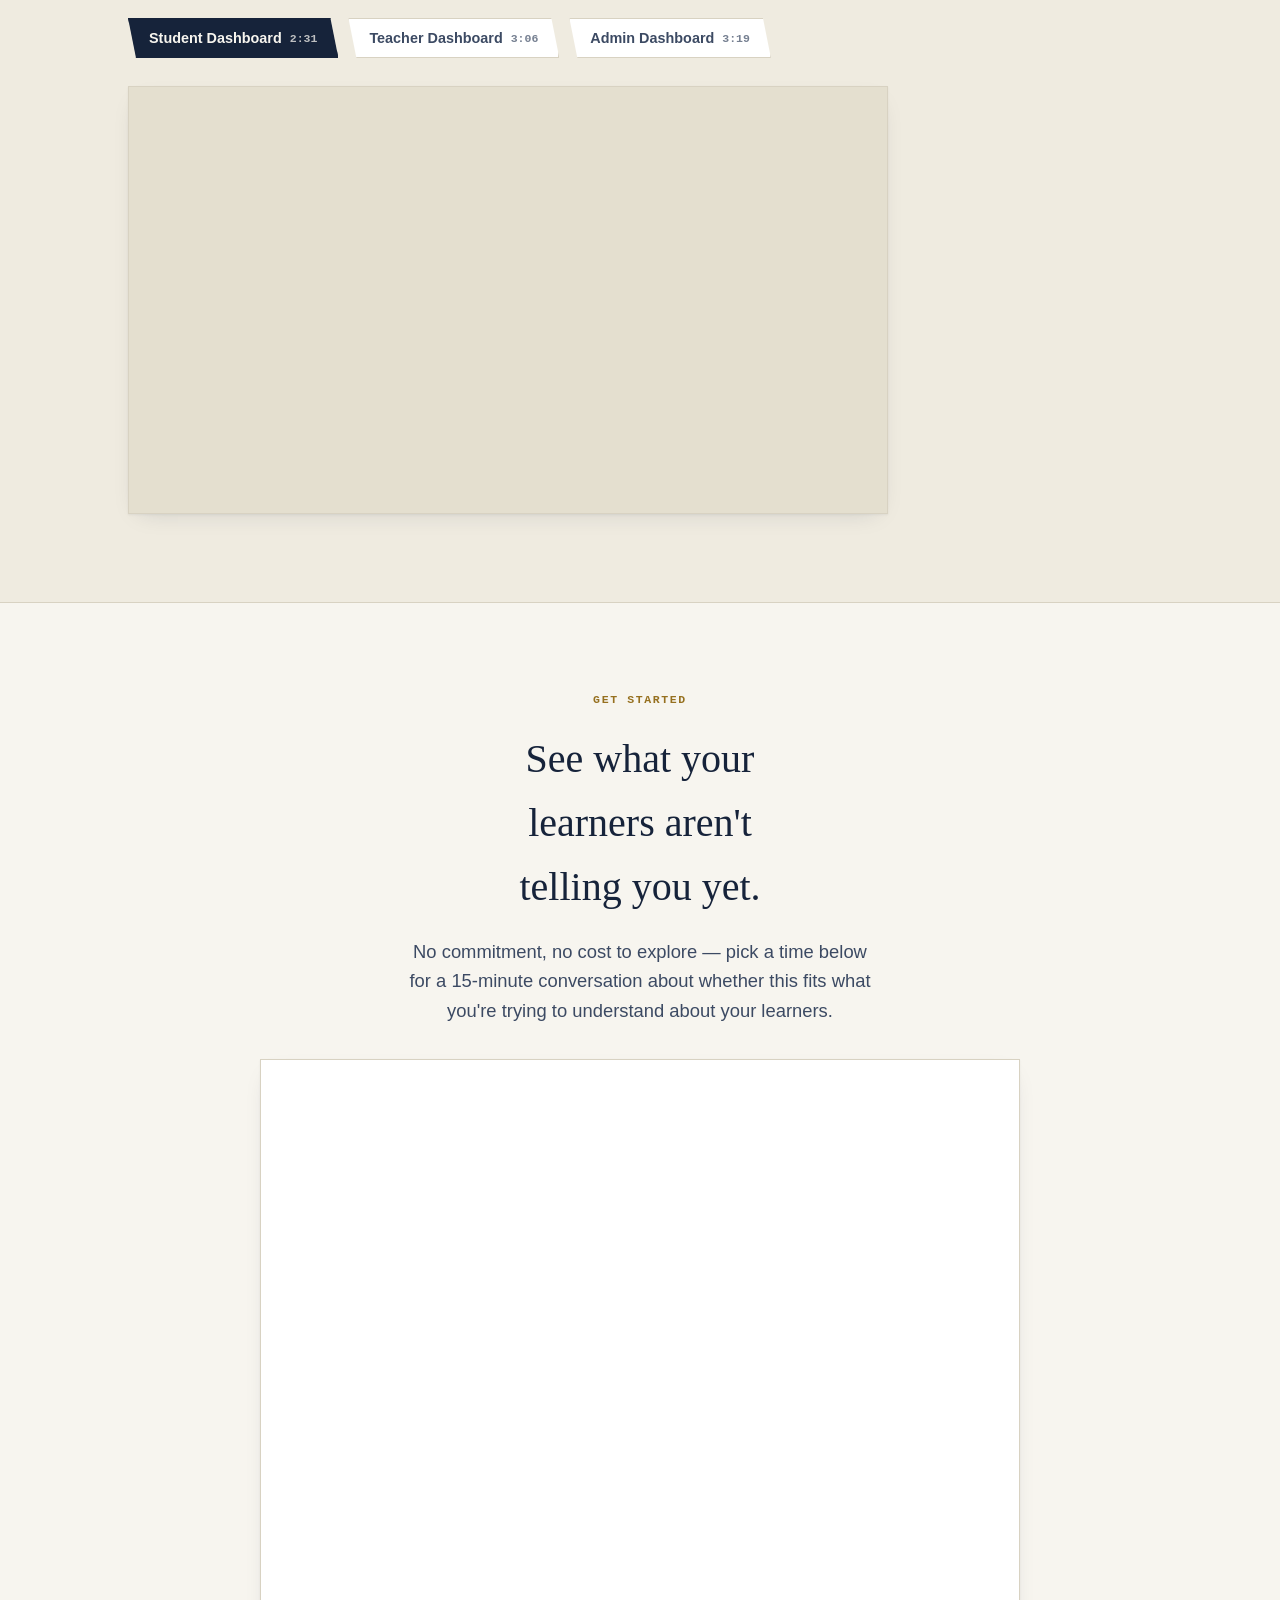
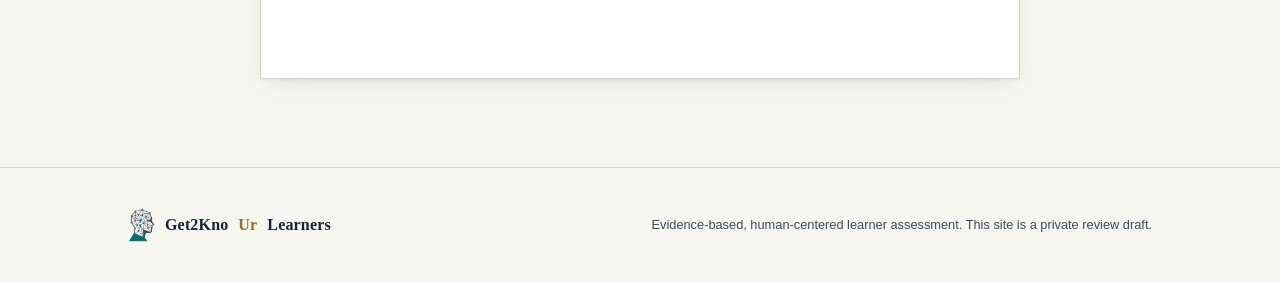
==== commit a688eb34: "Embed Teacher Dashboard video; update tour durations; add pilot disclosure - Teacher Dashboard video" ====
--- a/index.html
+++ b/index.html
@@ -543,6 +543,7 @@
       <div class="research-body">
         <p>Get2KnoUrLearners started as a solution to a real research problem: existing survey and learning platforms couldn't support the sequential, module-linked, mixed-methods data collection a rigorous longitudinal study required. Rather than force a study design to fit an off-the-shelf tool, the platform was built from the ground up around what evidence-based learning research actually needs.</p>
         <p>That origin matters. It means every design decision — the instrument choices, the scoring transparency, the audit trail — was made under the same standards a peer-reviewed study is held to, not retrofitted after the fact for a product pitch.</p>
+        <p>Get2KnoUrLearners is currently in active pilot deployment, used by more than 100 students across real classrooms under its research working name, Basics4AI. Every capability shown on this site reflects a platform already validated against real learners and real data — not a concept or a mockup — ahead of a stable, institution-ready commercial release.</p>
       </div>
       <div class="vision-box">
         <span class="eyebrow">The longer vision</span>
@@ -558,12 +559,13 @@
     <div class="block-head">
       <span class="eyebrow">See it in action</span>
       <h2>Guided dashboard tours</h2>
+      <p class="fine">Recorded during our active pilot — you may notice references to "Basics4AI," the platform's research working name during this validation phase.</p>
     </div>
 
     <div class="tour-tabs" role="tablist">
-      <button class="tour-tab" data-tour="student" role="tab" aria-selected="true">Student Dashboard <span class="dur">~4 min</span></button>
-      <button class="tour-tab" data-tour="teacher" role="tab" aria-selected="false">Teacher Dashboard <span class="dur">~11 min</span></button>
-      <button class="tour-tab" data-tour="admin" role="tab" aria-selected="false">Admin Dashboard <span class="dur">~5 min</span></button>
+      <button class="tour-tab" data-tour="student" role="tab" aria-selected="true">Student Dashboard <span class="dur">2:31</span></button>
+      <button class="tour-tab" data-tour="teacher" role="tab" aria-selected="false">Teacher Dashboard <span class="dur">3:06</span></button>
+      <button class="tour-tab" data-tour="admin" role="tab" aria-selected="false">Admin Dashboard <span class="dur">3:19</span></button>
     </div>
 
     <!-- Teacher Dashboard sub-tabs: only shown when the Teacher tour is a single combined video with chapters -->
@@ -580,11 +582,7 @@
 
       <div class="tour-panel" data-panel="teacher">
         <div class="video-frame">
-          <!-- TEACHER DASHBOARD VIDEO: paste YouTube embed URL below -->
-          <div class="video-placeholder">
-            <span class="glyph">▶</span>
-            <p>Teacher Dashboard walkthrough — video coming shortly.</p>
-          </div>
+          <iframe src="https://www.youtube.com/embed/cf2JFsfb7qg" title="Get2KnoUrLearners Teacher Dashboard Tour" loading="lazy" allow="accelerometer; autoplay; clipboard-write; encrypted-media; gyroscope; picture-in-picture; web-share" allowfullscreen></iframe>
         </div>
       </div>
 
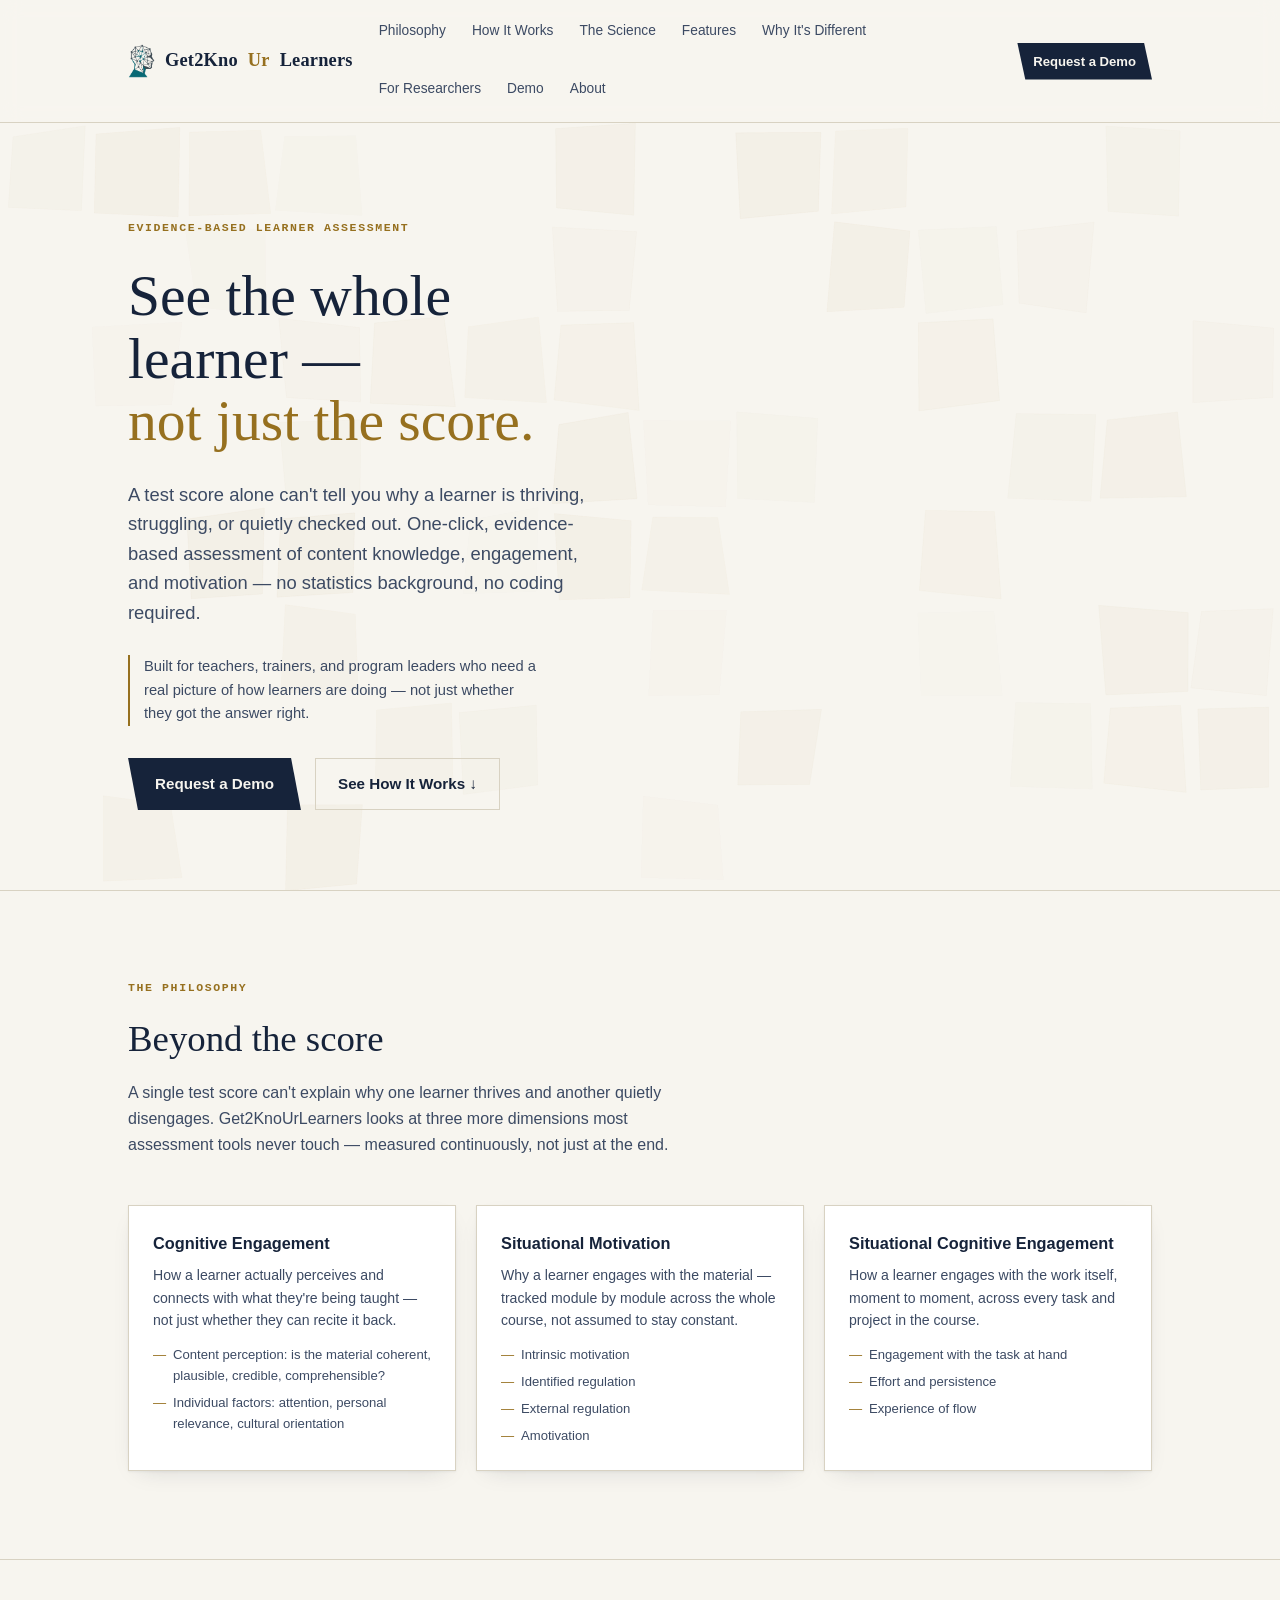
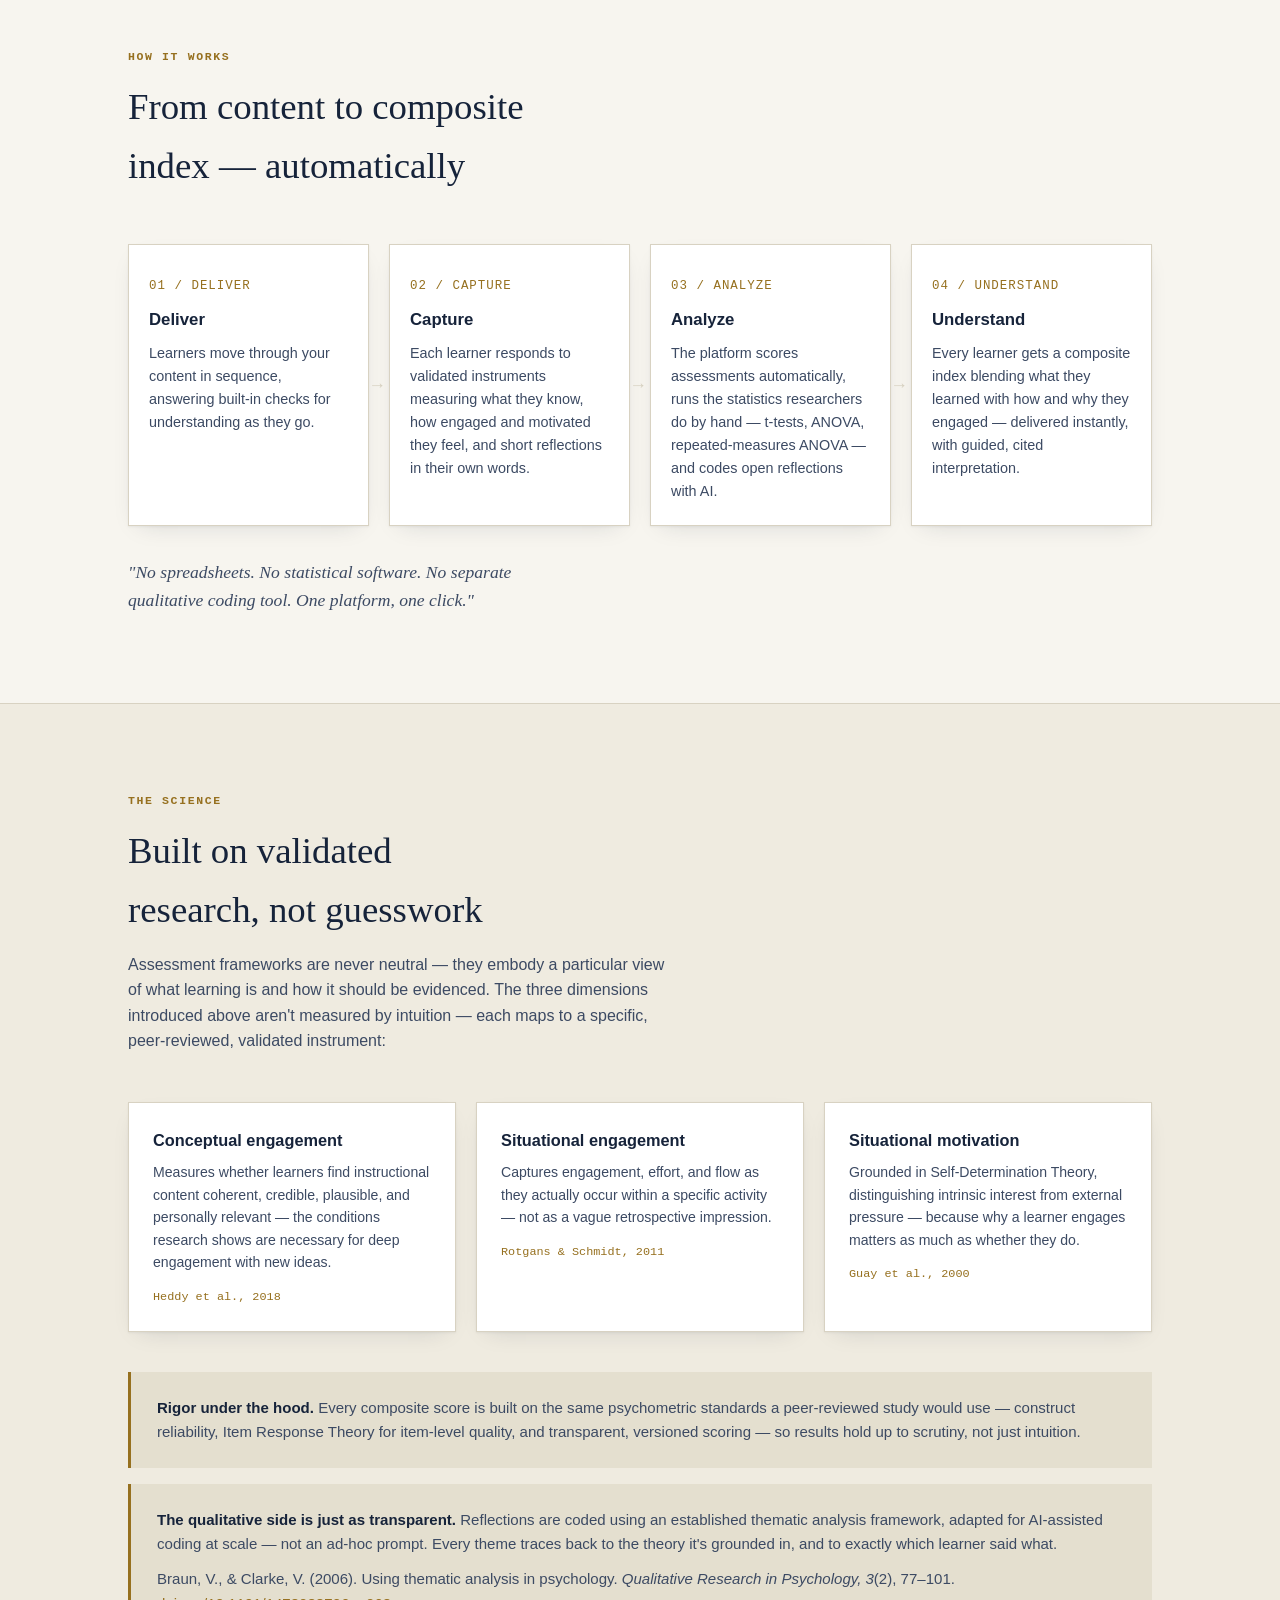
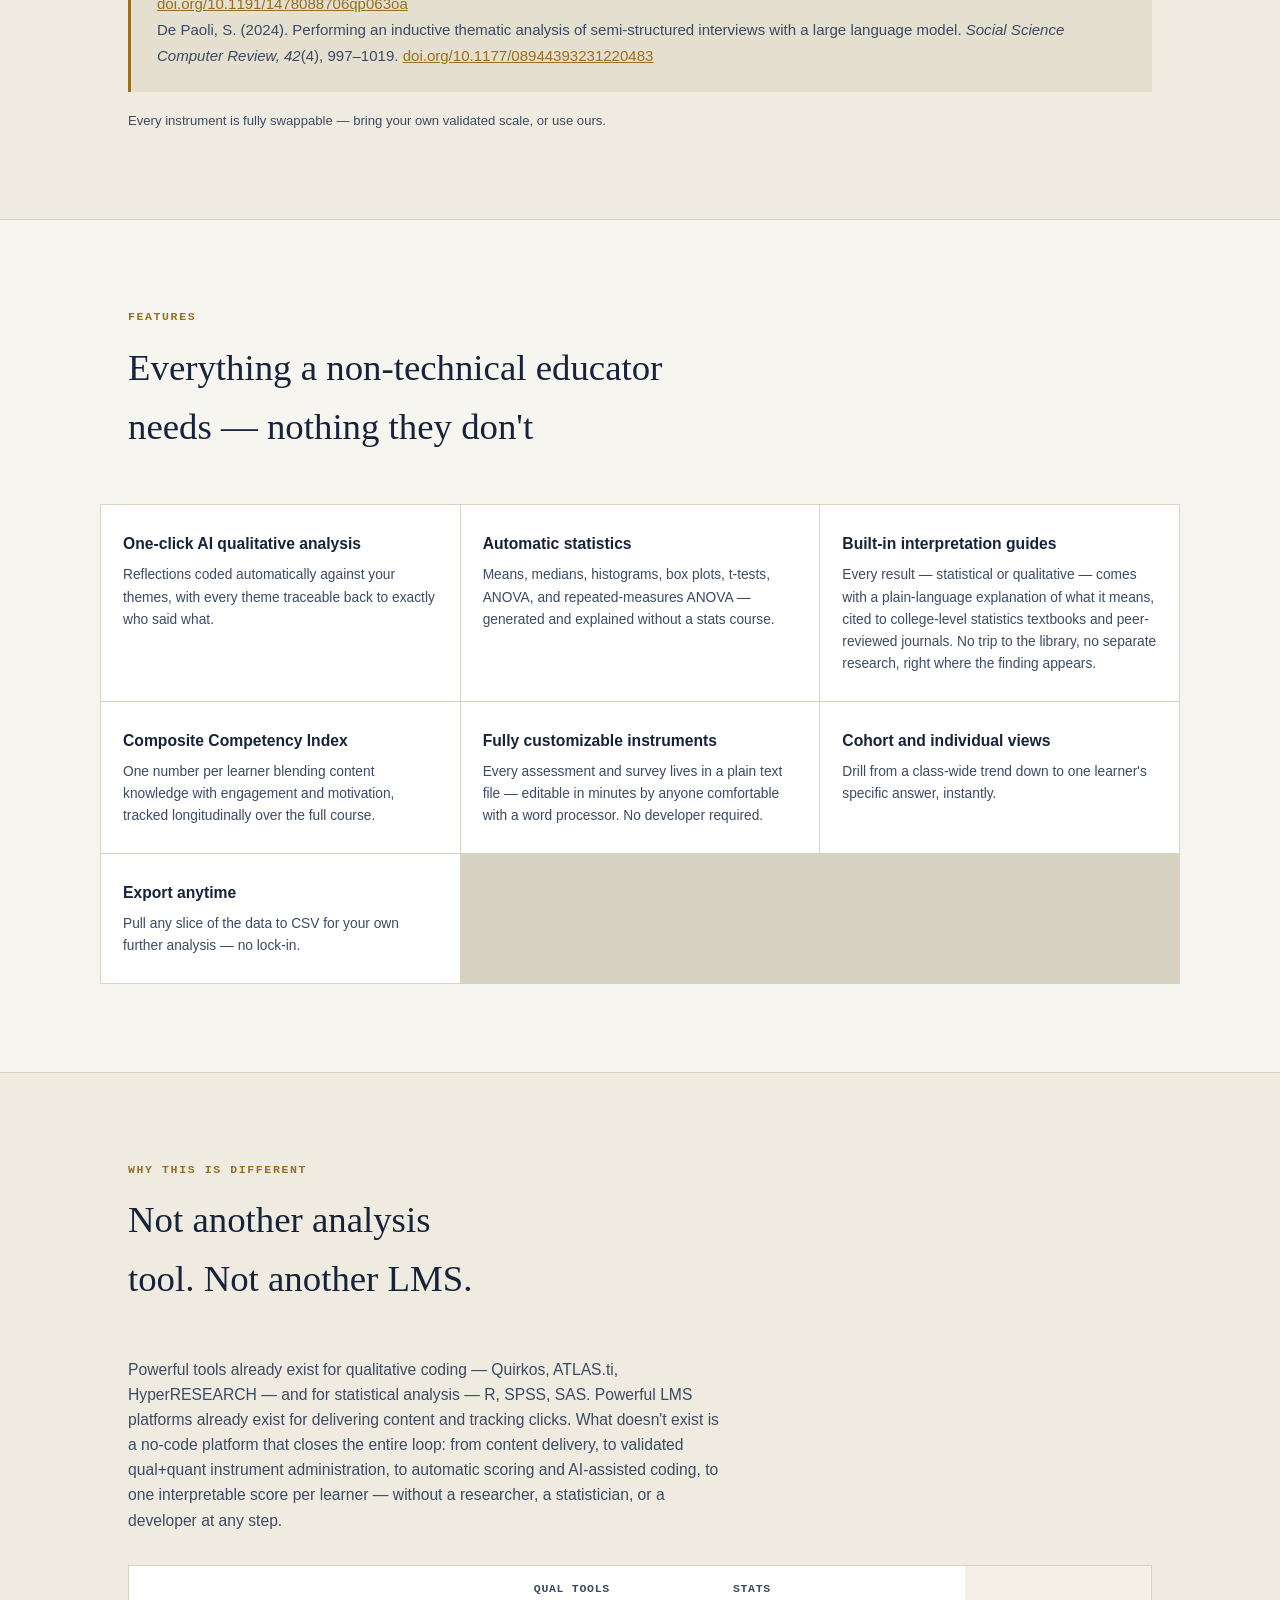
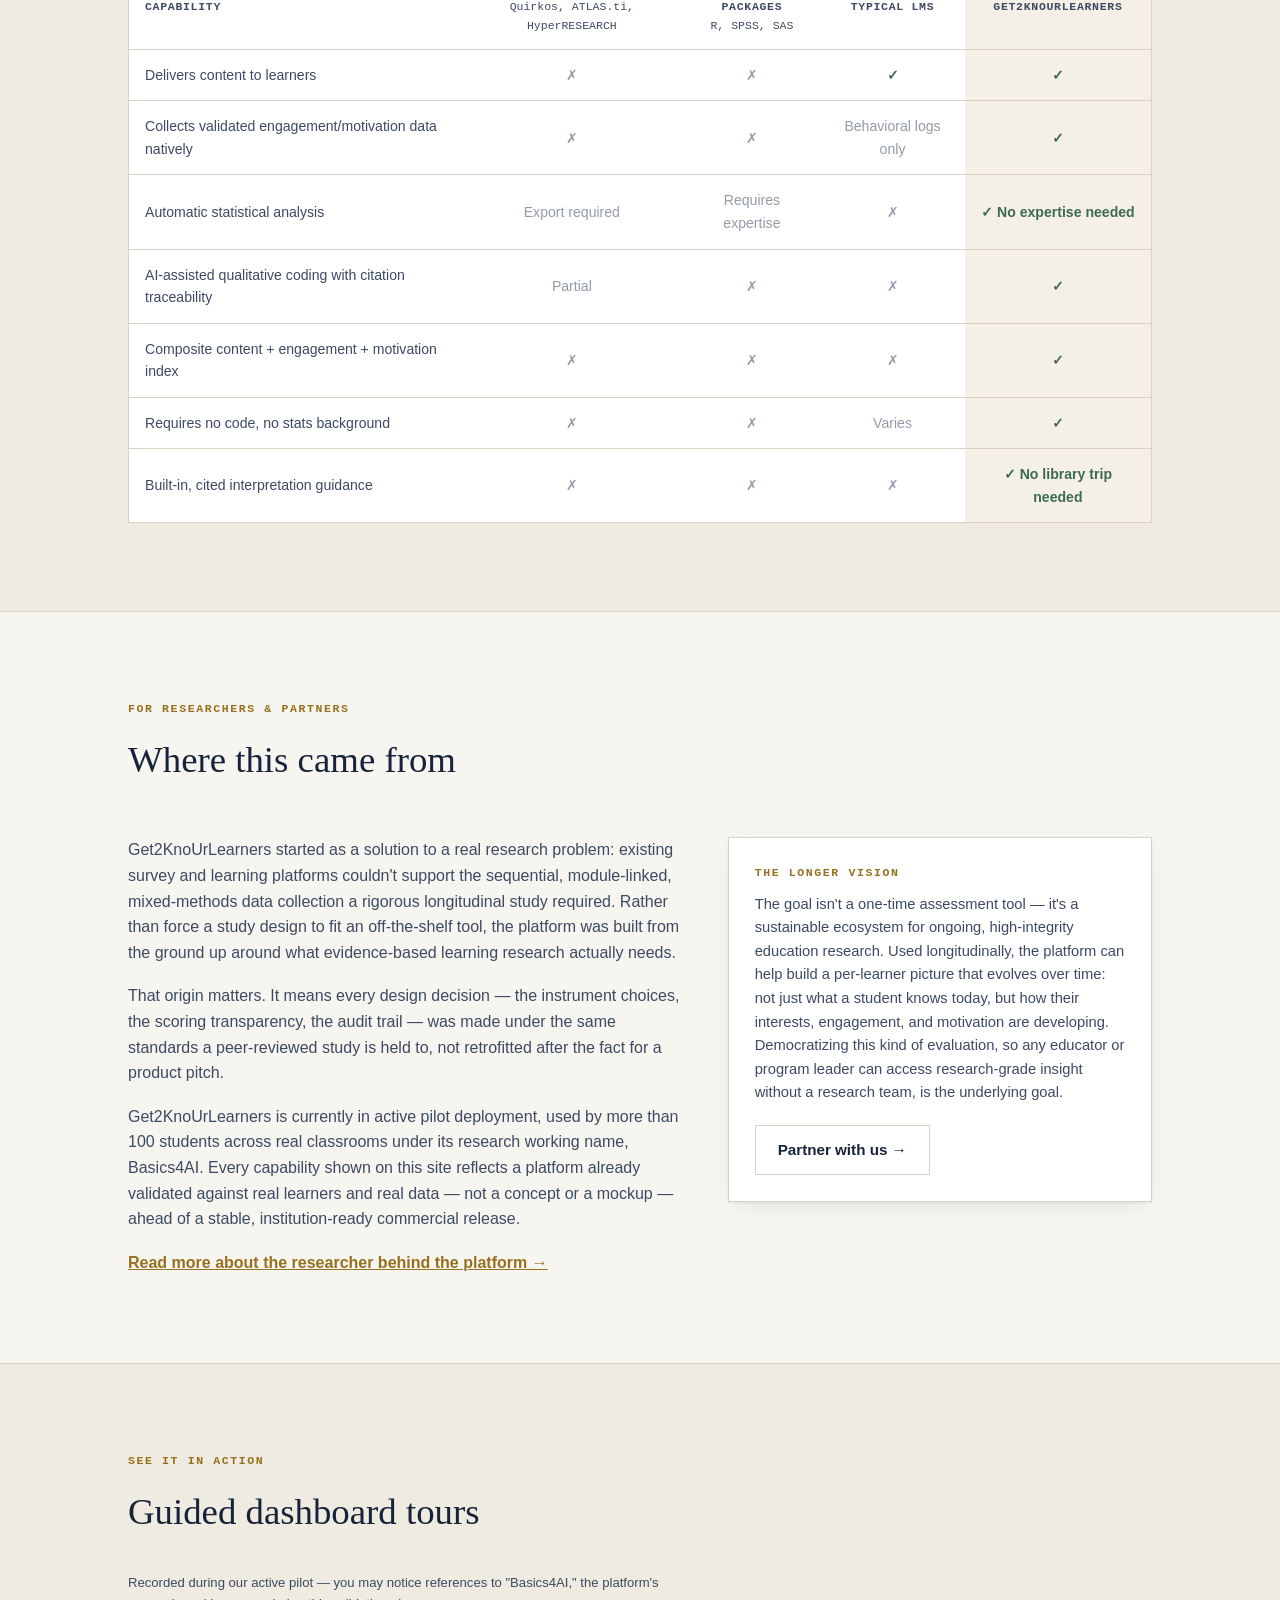
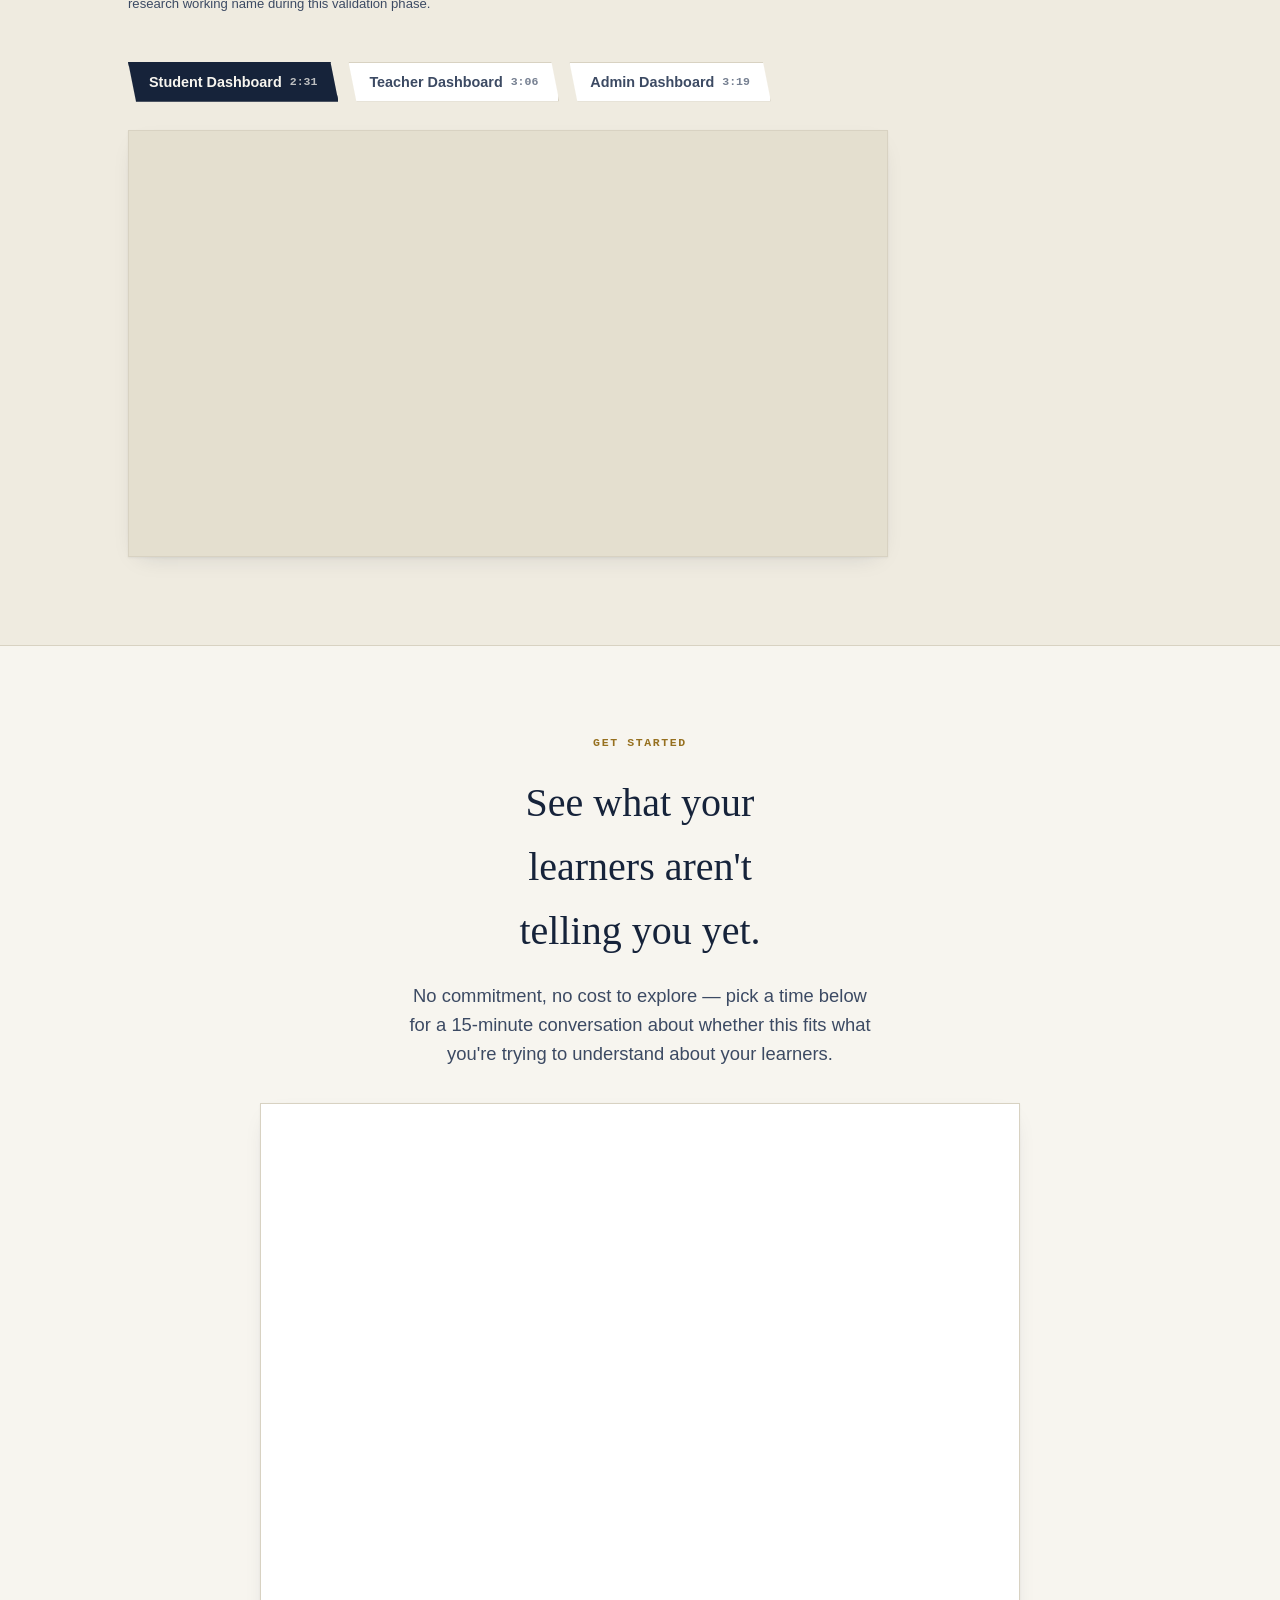
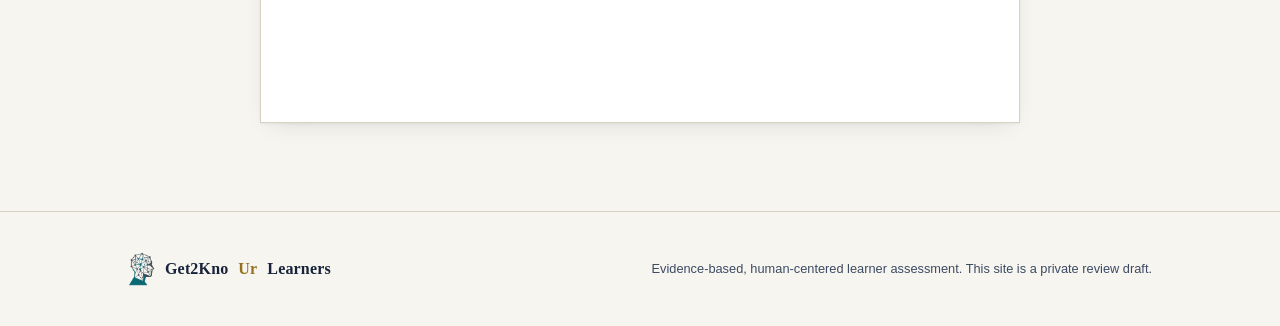
==== commit a0a99dcf: "Add "About the Researcher" page, extract shared stylesheet - New about.html: bio for Soumya K. De, d" ====
--- a/index.html
+++ b/index.html
@@ -8,295 +8,7 @@
 <link rel="icon" type="image/png" sizes="32x32" href="assets/favicon-32.png">
 <link rel="icon" type="image/png" sizes="64x64" href="assets/favicon-64.png">
 <link rel="apple-touch-icon" sizes="180x180" href="assets/favicon-180.png">
-<style>
-  :root {
-    --ink: #16233A;
-    --ink-soft: #3C4A63;
-    --paper: #F7F5EF;
-    --paper-2: #EFEBE0;
-    --paper-3: #E4DFCF;
-    --gold: #96701F;
-    --gold-bright: #B8862E;
-    --line: #D8D2C2;
-    --card-bg: #FFFFFF;
-    --shadow: 0 1px 2px rgba(22,35,58,0.06), 0 8px 24px -12px rgba(22,35,58,0.18);
-    --good: #3D6B4F;
-    --font-display: "Iowan Old Style", "Palatino Linotype", "URW Palladio L", Georgia, serif;
-    --font-body: -apple-system, BlinkMacSystemFont, "Segoe UI", "Helvetica Neue", Arial, sans-serif;
-    --font-mono: "Cascadia Code", "SF Mono", "Consolas", "Liberation Mono", monospace;
-  }
-  @media (prefers-color-scheme: dark) {
-    :root {
-      --ink: #EDE7D9;
-      --ink-soft: #B9B2A0;
-      --paper: #12161F;
-      --paper-2: #171C27;
-      --paper-3: #1E2432;
-      --gold: #D9A544;
-      --gold-bright: #E8BC66;
-      --line: #2B3140;
-      --card-bg: #171C27;
-      --shadow: 0 1px 2px rgba(0,0,0,0.3), 0 8px 24px -12px rgba(0,0,0,0.5);
-      --good: #6FAE85;
-    }
-  }
-  :root[data-theme="dark"] {
-    --ink: #EDE7D9;
-    --ink-soft: #B9B2A0;
-    --paper: #12161F;
-    --paper-2: #171C27;
-    --paper-3: #1E2432;
-    --gold: #D9A544;
-    --gold-bright: #E8BC66;
-    --line: #2B3140;
-    --card-bg: #171C27;
-    --shadow: 0 1px 2px rgba(0,0,0,0.3), 0 8px 24px -12px rgba(0,0,0,0.5);
-    --good: #6FAE85;
-  }
-  :root[data-theme="light"] {
-    --ink: #16233A;
-    --ink-soft: #3C4A63;
-    --paper: #F7F5EF;
-    --paper-2: #EFEBE0;
-    --paper-3: #E4DFCF;
-    --gold: #96701F;
-    --gold-bright: #B8862E;
-    --line: #D8D2C2;
-    --card-bg: #FFFFFF;
-    --shadow: 0 1px 2px rgba(22,35,58,0.06), 0 8px 24px -12px rgba(22,35,58,0.18);
-    --good: #3D6B4F;
-  }
-
-  * { box-sizing: border-box; }
-  html { scroll-behavior: smooth; }
-  @media (prefers-reduced-motion: reduce) {
-    html { scroll-behavior: auto; }
-    * { animation-duration: 0.01ms !important; animation-iteration-count: 1 !important; transition-duration: 0.01ms !important; }
-  }
-  body {
-    margin: 0;
-    background: var(--paper);
-    color: var(--ink);
-    font-family: var(--font-body);
-    line-height: 1.6;
-    -webkit-font-smoothing: antialiased;
-  }
-  h1, h2, h3 { font-family: var(--font-display); text-wrap: balance; font-weight: 500; margin: 0; color: var(--ink); }
-  p { margin: 0; }
-  a { color: inherit; }
-  .container { max-width: 1080px; margin: 0 auto; padding: 0 28px; }
-  .measure { max-width: 62ch; }
-  .eyebrow {
-    font-family: var(--font-mono);
-    font-size: 0.72rem;
-    letter-spacing: 0.14em;
-    text-transform: uppercase;
-    color: var(--gold);
-    font-weight: 600;
-  }
-  .tabular { font-variant-numeric: tabular-nums; font-family: var(--font-mono); }
-
-  /* -------- Nav -------- */
-  nav.topnav {
-    position: sticky; top: 0; z-index: 40;
-    background: color-mix(in srgb, var(--paper) 88%, transparent);
-    backdrop-filter: blur(10px);
-    border-bottom: 1px solid var(--line);
-  }
-  .topnav-inner {
-    max-width: 1080px; margin: 0 auto; padding: 14px 28px;
-    display: flex; align-items: center; justify-content: space-between; gap: 24px;
-  }
-  .brand {
-    font-family: var(--font-display); font-size: 1.15rem; font-weight: 600;
-    letter-spacing: 0.01em; white-space: nowrap;
-    display: flex; align-items: center; gap: 10px;
-  }
-  .brand img { height: 34px; width: auto; display: block; }
-  .brand .dot { color: var(--gold); }
-  .navlinks { display: flex; gap: 22px; flex-wrap: wrap; }
-  .navlinks a {
-    text-decoration: none; font-size: 0.86rem; color: var(--ink-soft);
-    padding: 6px 2px; border-bottom: 2px solid transparent; transition: border-color 0.15s, color 0.15s;
-  }
-  .navlinks a:hover, .navlinks a:focus-visible { color: var(--ink); border-color: var(--gold); outline: none; }
-  .nav-cta {
-    font-size: 0.82rem; font-weight: 600; padding: 8px 16px;
-    background: var(--ink); color: var(--paper);
-    text-decoration: none; white-space: nowrap;
-    clip-path: polygon(0 0, calc(100% - 8px) 0, 100% 100%, 8px 100%);
-  }
-  :root[data-theme="dark"] .nav-cta, @media (prefers-color-scheme: dark) { }
-  .nav-cta:hover { background: var(--gold); color: var(--paper); }
-  @media (max-width: 760px) { .navlinks { display: none; } }
-
-  /* -------- Buttons -------- */
-  .btn {
-    display: inline-flex; align-items: center; gap: 8px;
-    font-family: var(--font-body); font-weight: 600; font-size: 0.95rem;
-    padding: 13px 26px; text-decoration: none; cursor: pointer;
-    border: 1px solid transparent;
-    clip-path: polygon(0 0, calc(100% - 10px) 0, 100% 100%, 10px 100%);
-  }
-  .btn-primary { background: var(--ink); color: var(--paper); }
-  .btn-primary:hover { background: var(--gold); }
-  .btn-ghost { background: transparent; color: var(--ink); border: 1px solid var(--line); clip-path: none; padding: 12px 22px; }
-  .btn-ghost:hover { border-color: var(--gold); color: var(--gold); }
-  :root[data-theme="dark"] .btn-primary, @media (prefers-color-scheme: dark) { .btn-primary { color: var(--paper); } }
-
-  /* -------- Hero -------- */
-  .hero {
-    position: relative; overflow: hidden;
-    border-bottom: 1px solid var(--line);
-  }
-  .hero-inner {
-    max-width: 1080px; margin: 0 auto; padding: 96px 28px 80px;
-    position: relative; z-index: 2;
-    display: grid; gap: 28px; justify-items: start;
-  }
-  #mosaic-canvas { position: absolute; inset: 0; width: 100%; height: 100%; z-index: 1; opacity: 0.7; }
-  .hero h1 { font-size: clamp(2.4rem, 5vw, 3.6rem); line-height: 1.08; max-width: 16ch; }
-  .hero h1 em { font-style: normal; color: var(--gold); }
-  .hero-sub { font-size: 1.15rem; color: var(--ink-soft); max-width: 46ch; }
-  .hero-support { font-size: 0.92rem; color: var(--ink-soft); max-width: 50ch; border-left: 2px solid var(--gold); padding-left: 14px; }
-  .hero-ctas { display: flex; gap: 14px; flex-wrap: wrap; margin-top: 4px; }
-
-  /* -------- Section rhythm -------- */
-  section.block { padding: 88px 0; border-bottom: 1px solid var(--line); }
-  section.block.alt { background: var(--paper-2); }
-  .block-head { display: grid; gap: 12px; margin-bottom: 48px; max-width: 62ch; }
-  .block-head h2 { font-size: clamp(1.7rem, 3vw, 2.3rem); }
-
-  /* -------- How it works -------- */
-  .flow { display: grid; grid-template-columns: repeat(4, 1fr); gap: 20px; }
-  @media (max-width: 880px) { .flow { grid-template-columns: 1fr 1fr; } }
-  @media (max-width: 560px) { .flow { grid-template-columns: 1fr; } }
-  .flow-step { position: relative; padding: 26px 20px 22px; background: var(--card-bg); border: 1px solid var(--line); box-shadow: var(--shadow); }
-  .flow-step .num { font-family: var(--font-mono); font-size: 0.78rem; color: var(--gold); letter-spacing: 0.08em; }
-  .flow-step h3 { font-size: 1.05rem; margin: 10px 0 8px; font-family: var(--font-body); font-weight: 700; }
-  .flow-step p { font-size: 0.9rem; color: var(--ink-soft); }
-  .flow-arrow { display: none; }
-  @media (min-width: 561px) {
-    .flow-step:not(:last-child)::after {
-      content: "→"; position: absolute; right: -18px; top: 50%; transform: translateY(-50%);
-      color: var(--line); font-size: 1.1rem;
-    }
-    @media (max-width: 880px) { .flow-step:nth-child(2)::after { display:none; } .flow-step:nth-child(4)::after { display:none; } }
-  }
-  .callout {
-    margin-top: 32px; font-family: var(--font-display); font-size: 1.1rem; font-style: italic;
-    color: var(--ink-soft); max-width: 50ch;
-  }
-
-  /* -------- Science -------- */
-  .science-grid { display: grid; grid-template-columns: 1fr 1fr 1fr; gap: 20px; margin-top: 8px; }
-  @media (max-width: 880px) { .science-grid { grid-template-columns: 1fr; } }
-  .instrument-card { padding: 24px; background: var(--card-bg); border: 1px solid var(--line); box-shadow: var(--shadow); }
-  .instrument-card h3 { font-size: 1.02rem; font-family: var(--font-body); font-weight: 700; margin-bottom: 8px; }
-  .instrument-card p { font-size: 0.88rem; color: var(--ink-soft); }
-  .instrument-card ul { margin: 12px 0 0; padding: 0; list-style: none; display: grid; gap: 6px; }
-  .instrument-card ul li { font-size: 0.82rem; color: var(--ink-soft); padding-left: 20px; position: relative; }
-  .instrument-card ul li::before { content: "—"; position: absolute; left: 0; width: 16px; color: var(--gold); }
-  .cite { display: block; margin-top: 14px; font-family: var(--font-mono); font-size: 0.74rem; color: var(--gold); }
-  .rigor-note {
-    margin-top: 40px; padding: 24px 26px; background: var(--paper-3); border-left: 3px solid var(--gold);
-  }
-  .rigor-note p { font-size: 0.94rem; color: var(--ink-soft); }
-  .fine { margin-top: 18px; font-size: 0.82rem; color: var(--ink-soft); }
-
-  /* -------- Features -------- */
-  .feat-grid { display: grid; grid-template-columns: repeat(3, 1fr); gap: 1px; background: var(--line); border: 1px solid var(--line); }
-  @media (max-width: 880px) { .feat-grid { grid-template-columns: 1fr 1fr; } }
-  @media (max-width: 560px) { .feat-grid { grid-template-columns: 1fr; } }
-  .feat-cell { background: var(--card-bg); padding: 26px 22px; }
-  .feat-cell h3 { font-size: 0.98rem; font-family: var(--font-body); font-weight: 700; margin-bottom: 8px; }
-  .feat-cell p { font-size: 0.86rem; color: var(--ink-soft); }
-
-  /* -------- Comparison table -------- */
-  .table-wrap { overflow-x: auto; border: 1px solid var(--line); }
-  table.cmp { border-collapse: collapse; width: 100%; min-width: 720px; font-size: 0.88rem; background: var(--card-bg); }
-  table.cmp th, table.cmp td { padding: 14px 16px; border-bottom: 1px solid var(--line); text-align: left; }
-  table.cmp th { font-family: var(--font-mono); font-size: 0.72rem; letter-spacing: 0.06em; text-transform: uppercase; color: var(--ink-soft); font-weight: 600; }
-  table.cmp td:first-child { color: var(--ink-soft); }
-  table.cmp th:not(:first-child), table.cmp td:not(:first-child) { text-align: center; }
-  table.cmp tr:last-child td { border-bottom: none; }
-  .col-us { background: color-mix(in srgb, var(--gold) 10%, transparent); font-weight: 700; }
-  .yes { color: var(--good); font-weight: 700; }
-  .no { color: var(--ink-soft); opacity: 0.55; }
-  .framing { font-size: 0.98rem; color: var(--ink-soft); max-width: 68ch; margin-bottom: 32px; }
-
-  /* -------- Researchers section -------- */
-  .research-layout { display: grid; grid-template-columns: 1.3fr 1fr; gap: 48px; align-items: start; }
-  @media (max-width: 860px) { .research-layout { grid-template-columns: 1fr; } }
-  .research-body p { font-size: 1rem; color: var(--ink-soft); margin-bottom: 18px; }
-  .research-body p:last-child { margin-bottom: 0; }
-  .vision-box { padding: 26px; background: var(--card-bg); border: 1px solid var(--line); box-shadow: var(--shadow); }
-  .vision-box .eyebrow { display: block; margin-bottom: 10px; }
-  .vision-box p { font-size: 0.92rem; color: var(--ink-soft); }
-  .vision-box .btn { margin-top: 20px; }
-
-  /* -------- Dashboard tours -------- */
-  .tour-tabs { display: flex; gap: 10px; flex-wrap: wrap; margin-bottom: 28px; }
-  .tour-tab {
-    font-family: var(--font-body); font-weight: 600; font-size: 0.9rem;
-    padding: 11px 20px; background: var(--card-bg); color: var(--ink-soft);
-    border: 1px solid var(--line); cursor: pointer;
-    clip-path: polygon(0 0, calc(100% - 8px) 0, 100% 100%, 8px 100%);
-    display: flex; align-items: center; gap: 8px;
-  }
-  .tour-tab .dur { font-family: var(--font-mono); font-size: 0.72rem; color: var(--ink-soft); opacity: 0.7; }
-  .tour-tab[aria-selected="true"] { background: var(--ink); color: var(--paper); border-color: var(--ink); }
-  .tour-tab[aria-selected="true"] .dur { color: var(--paper); opacity: 0.75; }
-  .tour-tab:hover:not([aria-selected="true"]) { border-color: var(--gold); color: var(--ink); }
-  .tour-subtabs { display: none; gap: 8px; margin-bottom: 18px; }
-  .tour-subtabs.show { display: flex; }
-  .tour-subtab {
-    font-family: var(--font-mono); font-size: 0.76rem; padding: 6px 14px;
-    background: transparent; color: var(--ink-soft); border: 1px solid var(--line); cursor: pointer;
-  }
-  .tour-subtab[aria-selected="true"] { border-color: var(--gold); color: var(--gold); font-weight: 600; }
-  .tour-panel { display: none; }
-  .tour-panel.active { display: block; }
-  .video-frame {
-    aspect-ratio: 16/9; max-width: 760px;
-    border: 1px solid var(--line); background: var(--paper-3);
-    box-shadow: var(--shadow); overflow: hidden;
-  }
-  .video-frame iframe { width: 100%; height: 100%; border: 0; display: block; }
-  .video-placeholder {
-    width: 100%; height: 100%; display: grid; place-items: center;
-    text-align: center; gap: 10px; padding: 32px; border: 1px dashed var(--line);
-  }
-  .video-placeholder .glyph { font-size: 2rem; opacity: 0.5; }
-  .video-placeholder p { font-size: 0.9rem; color: var(--ink-soft); max-width: 40ch; }
-
-  /* -------- Get started -------- */
-  .cta-block { text-align: center; display: grid; justify-items: center; gap: 18px; }
-  .cta-block h2 { font-size: clamp(1.8rem, 3.4vw, 2.5rem); max-width: 18ch; }
-  .cta-block .hero-sub { text-align: center; }
-  .form-grid { display: grid; grid-template-columns: 1fr 1fr; gap: 14px; max-width: 560px; width: 100%; margin-top: 12px; text-align: left; }
-  @media (max-width: 560px) { .form-grid { grid-template-columns: 1fr; } }
-  .form-grid label { display: grid; gap: 6px; font-size: 0.82rem; color: var(--ink-soft); }
-  .form-grid input, .form-grid textarea {
-    font-family: var(--font-body); font-size: 0.95rem; padding: 10px 12px;
-    background: var(--card-bg); border: 1px solid var(--line); color: var(--ink);
-  }
-  .form-grid input:focus-visible, .form-grid textarea:focus-visible { outline: 2px solid var(--gold); outline-offset: 1px; }
-  .form-grid .full { grid-column: 1 / -1; }
-  .form-grid button { grid-column: 1 / -1; justify-self: start; margin-top: 4px; }
-
-  .cal-inline-frame {
-    width: 100%; max-width: 760px; min-height: 620px;
-    margin-top: 16px; background: var(--card-bg);
-    border: 1px solid var(--line); box-shadow: var(--shadow);
-    overflow: hidden;
-  }
-
-  footer { padding: 40px 0; }
-  .footer-inner { display: flex; justify-content: space-between; align-items: center; flex-wrap: wrap; gap: 12px; }
-  footer .brand { font-size: 1rem; }
-  footer .fine { color: var(--ink-soft); font-size: 0.8rem; margin: 0; }
-</style>
+<link rel="stylesheet" href="style.css">
 </head>
 <body>
 
@@ -311,6 +23,7 @@
       <a href="#different">Why It's Different</a>
       <a href="#researchers">For Researchers</a>
       <a href="#get-started">Demo</a>
+      <a href="about.html">About</a>
     </div>
     <a class="nav-cta" href="#get-started">Request a Demo</a>
   </div>
@@ -544,6 +257,7 @@
         <p>Get2KnoUrLearners started as a solution to a real research problem: existing survey and learning platforms couldn't support the sequential, module-linked, mixed-methods data collection a rigorous longitudinal study required. Rather than force a study design to fit an off-the-shelf tool, the platform was built from the ground up around what evidence-based learning research actually needs.</p>
         <p>That origin matters. It means every design decision — the instrument choices, the scoring transparency, the audit trail — was made under the same standards a peer-reviewed study is held to, not retrofitted after the fact for a product pitch.</p>
         <p>Get2KnoUrLearners is currently in active pilot deployment, used by more than 100 students across real classrooms under its research working name, Basics4AI. Every capability shown on this site reflects a platform already validated against real learners and real data — not a concept or a mockup — ahead of a stable, institution-ready commercial release.</p>
+        <p><a href="about.html" style="color: var(--gold); font-weight: 600;">Read more about the researcher behind the platform →</a></p>
       </div>
       <div class="vision-box">
         <span class="eyebrow">The longer vision</span>
--- a/style.css
+++ b/style.css
@@ -0,0 +1,287 @@
+  :root {
+    --ink: #16233A;
+    --ink-soft: #3C4A63;
+    --paper: #F7F5EF;
+    --paper-2: #EFEBE0;
+    --paper-3: #E4DFCF;
+    --gold: #96701F;
+    --gold-bright: #B8862E;
+    --line: #D8D2C2;
+    --card-bg: #FFFFFF;
+    --shadow: 0 1px 2px rgba(22,35,58,0.06), 0 8px 24px -12px rgba(22,35,58,0.18);
+    --good: #3D6B4F;
+    --font-display: "Iowan Old Style", "Palatino Linotype", "URW Palladio L", Georgia, serif;
+    --font-body: -apple-system, BlinkMacSystemFont, "Segoe UI", "Helvetica Neue", Arial, sans-serif;
+    --font-mono: "Cascadia Code", "SF Mono", "Consolas", "Liberation Mono", monospace;
+  }
+  @media (prefers-color-scheme: dark) {
+    :root {
+      --ink: #EDE7D9;
+      --ink-soft: #B9B2A0;
+      --paper: #12161F;
+      --paper-2: #171C27;
+      --paper-3: #1E2432;
+      --gold: #D9A544;
+      --gold-bright: #E8BC66;
+      --line: #2B3140;
+      --card-bg: #171C27;
+      --shadow: 0 1px 2px rgba(0,0,0,0.3), 0 8px 24px -12px rgba(0,0,0,0.5);
+      --good: #6FAE85;
+    }
+  }
+  :root[data-theme="dark"] {
+    --ink: #EDE7D9;
+    --ink-soft: #B9B2A0;
+    --paper: #12161F;
+    --paper-2: #171C27;
+    --paper-3: #1E2432;
+    --gold: #D9A544;
+    --gold-bright: #E8BC66;
+    --line: #2B3140;
+    --card-bg: #171C27;
+    --shadow: 0 1px 2px rgba(0,0,0,0.3), 0 8px 24px -12px rgba(0,0,0,0.5);
+    --good: #6FAE85;
+  }
+  :root[data-theme="light"] {
+    --ink: #16233A;
+    --ink-soft: #3C4A63;
+    --paper: #F7F5EF;
+    --paper-2: #EFEBE0;
+    --paper-3: #E4DFCF;
+    --gold: #96701F;
+    --gold-bright: #B8862E;
+    --line: #D8D2C2;
+    --card-bg: #FFFFFF;
+    --shadow: 0 1px 2px rgba(22,35,58,0.06), 0 8px 24px -12px rgba(22,35,58,0.18);
+    --good: #3D6B4F;
+  }
+
+  * { box-sizing: border-box; }
+  html { scroll-behavior: smooth; }
+  @media (prefers-reduced-motion: reduce) {
+    html { scroll-behavior: auto; }
+    * { animation-duration: 0.01ms !important; animation-iteration-count: 1 !important; transition-duration: 0.01ms !important; }
+  }
+  body {
+    margin: 0;
+    background: var(--paper);
+    color: var(--ink);
+    font-family: var(--font-body);
+    line-height: 1.6;
+    -webkit-font-smoothing: antialiased;
+  }
+  h1, h2, h3 { font-family: var(--font-display); text-wrap: balance; font-weight: 500; margin: 0; color: var(--ink); }
+  p { margin: 0; }
+  a { color: inherit; }
+  .container { max-width: 1080px; margin: 0 auto; padding: 0 28px; }
+  .measure { max-width: 62ch; }
+  .eyebrow {
+    font-family: var(--font-mono);
+    font-size: 0.72rem;
+    letter-spacing: 0.14em;
+    text-transform: uppercase;
+    color: var(--gold);
+    font-weight: 600;
+  }
+  .tabular { font-variant-numeric: tabular-nums; font-family: var(--font-mono); }
+
+  /* -------- Nav -------- */
+  nav.topnav {
+    position: sticky; top: 0; z-index: 40;
+    background: color-mix(in srgb, var(--paper) 88%, transparent);
+    backdrop-filter: blur(10px);
+    border-bottom: 1px solid var(--line);
+  }
+  .topnav-inner {
+    max-width: 1080px; margin: 0 auto; padding: 14px 28px;
+    display: flex; align-items: center; justify-content: space-between; gap: 24px;
+  }
+  .brand {
+    font-family: var(--font-display); font-size: 1.15rem; font-weight: 600;
+    letter-spacing: 0.01em; white-space: nowrap;
+    display: flex; align-items: center; gap: 10px;
+  }
+  .brand img { height: 34px; width: auto; display: block; }
+  .brand .dot { color: var(--gold); }
+  .navlinks { display: flex; gap: 22px; flex-wrap: wrap; }
+  .navlinks a {
+    text-decoration: none; font-size: 0.86rem; color: var(--ink-soft);
+    padding: 6px 2px; border-bottom: 2px solid transparent; transition: border-color 0.15s, color 0.15s;
+  }
+  .navlinks a:hover, .navlinks a:focus-visible { color: var(--ink); border-color: var(--gold); outline: none; }
+  .nav-cta {
+    font-size: 0.82rem; font-weight: 600; padding: 8px 16px;
+    background: var(--ink); color: var(--paper);
+    text-decoration: none; white-space: nowrap;
+    clip-path: polygon(0 0, calc(100% - 8px) 0, 100% 100%, 8px 100%);
+  }
+  :root[data-theme="dark"] .nav-cta, @media (prefers-color-scheme: dark) { }
+  .nav-cta:hover { background: var(--gold); color: var(--paper); }
+  @media (max-width: 760px) { .navlinks { display: none; } }
+
+  /* -------- Buttons -------- */
+  .btn {
+    display: inline-flex; align-items: center; gap: 8px;
+    font-family: var(--font-body); font-weight: 600; font-size: 0.95rem;
+    padding: 13px 26px; text-decoration: none; cursor: pointer;
+    border: 1px solid transparent;
+    clip-path: polygon(0 0, calc(100% - 10px) 0, 100% 100%, 10px 100%);
+  }
+  .btn-primary { background: var(--ink); color: var(--paper); }
+  .btn-primary:hover { background: var(--gold); }
+  .btn-ghost { background: transparent; color: var(--ink); border: 1px solid var(--line); clip-path: none; padding: 12px 22px; }
+  .btn-ghost:hover { border-color: var(--gold); color: var(--gold); }
+  :root[data-theme="dark"] .btn-primary, @media (prefers-color-scheme: dark) { .btn-primary { color: var(--paper); } }
+
+  /* -------- Hero -------- */
+  .hero {
+    position: relative; overflow: hidden;
+    border-bottom: 1px solid var(--line);
+  }
+  .hero-inner {
+    max-width: 1080px; margin: 0 auto; padding: 96px 28px 80px;
+    position: relative; z-index: 2;
+    display: grid; gap: 28px; justify-items: start;
+  }
+  #mosaic-canvas { position: absolute; inset: 0; width: 100%; height: 100%; z-index: 1; opacity: 0.7; }
+  .hero h1 { font-size: clamp(2.4rem, 5vw, 3.6rem); line-height: 1.08; max-width: 16ch; }
+  .hero h1 em { font-style: normal; color: var(--gold); }
+  .hero-sub { font-size: 1.15rem; color: var(--ink-soft); max-width: 46ch; }
+  .hero-support { font-size: 0.92rem; color: var(--ink-soft); max-width: 50ch; border-left: 2px solid var(--gold); padding-left: 14px; }
+  .hero-ctas { display: flex; gap: 14px; flex-wrap: wrap; margin-top: 4px; }
+
+  /* -------- Section rhythm -------- */
+  section.block { padding: 88px 0; border-bottom: 1px solid var(--line); }
+  section.block.alt { background: var(--paper-2); }
+  .block-head { display: grid; gap: 12px; margin-bottom: 48px; max-width: 62ch; }
+  .block-head h2 { font-size: clamp(1.7rem, 3vw, 2.3rem); }
+
+  /* -------- How it works -------- */
+  .flow { display: grid; grid-template-columns: repeat(4, 1fr); gap: 20px; }
+  @media (max-width: 880px) { .flow { grid-template-columns: 1fr 1fr; } }
+  @media (max-width: 560px) { .flow { grid-template-columns: 1fr; } }
+  .flow-step { position: relative; padding: 26px 20px 22px; background: var(--card-bg); border: 1px solid var(--line); box-shadow: var(--shadow); }
+  .flow-step .num { font-family: var(--font-mono); font-size: 0.78rem; color: var(--gold); letter-spacing: 0.08em; }
+  .flow-step h3 { font-size: 1.05rem; margin: 10px 0 8px; font-family: var(--font-body); font-weight: 700; }
+  .flow-step p { font-size: 0.9rem; color: var(--ink-soft); }
+  .flow-arrow { display: none; }
+  @media (min-width: 561px) {
+    .flow-step:not(:last-child)::after {
+      content: "→"; position: absolute; right: -18px; top: 50%; transform: translateY(-50%);
+      color: var(--line); font-size: 1.1rem;
+    }
+    @media (max-width: 880px) { .flow-step:nth-child(2)::after { display:none; } .flow-step:nth-child(4)::after { display:none; } }
+  }
+  .callout {
+    margin-top: 32px; font-family: var(--font-display); font-size: 1.1rem; font-style: italic;
+    color: var(--ink-soft); max-width: 50ch;
+  }
+
+  /* -------- Science -------- */
+  .science-grid { display: grid; grid-template-columns: 1fr 1fr 1fr; gap: 20px; margin-top: 8px; }
+  @media (max-width: 880px) { .science-grid { grid-template-columns: 1fr; } }
+  .instrument-card { padding: 24px; background: var(--card-bg); border: 1px solid var(--line); box-shadow: var(--shadow); }
+  .instrument-card h3 { font-size: 1.02rem; font-family: var(--font-body); font-weight: 700; margin-bottom: 8px; }
+  .instrument-card p { font-size: 0.88rem; color: var(--ink-soft); }
+  .instrument-card ul { margin: 12px 0 0; padding: 0; list-style: none; display: grid; gap: 6px; }
+  .instrument-card ul li { font-size: 0.82rem; color: var(--ink-soft); padding-left: 20px; position: relative; }
+  .instrument-card ul li::before { content: "—"; position: absolute; left: 0; width: 16px; color: var(--gold); }
+  .cite { display: block; margin-top: 14px; font-family: var(--font-mono); font-size: 0.74rem; color: var(--gold); }
+  .rigor-note {
+    margin-top: 40px; padding: 24px 26px; background: var(--paper-3); border-left: 3px solid var(--gold);
+  }
+  .rigor-note p { font-size: 0.94rem; color: var(--ink-soft); }
+  .fine { margin-top: 18px; font-size: 0.82rem; color: var(--ink-soft); }
+
+  /* -------- Features -------- */
+  .feat-grid { display: grid; grid-template-columns: repeat(3, 1fr); gap: 1px; background: var(--line); border: 1px solid var(--line); }
+  @media (max-width: 880px) { .feat-grid { grid-template-columns: 1fr 1fr; } }
+  @media (max-width: 560px) { .feat-grid { grid-template-columns: 1fr; } }
+  .feat-cell { background: var(--card-bg); padding: 26px 22px; }
+  .feat-cell h3 { font-size: 0.98rem; font-family: var(--font-body); font-weight: 700; margin-bottom: 8px; }
+  .feat-cell p { font-size: 0.86rem; color: var(--ink-soft); }
+
+  /* -------- Comparison table -------- */
+  .table-wrap { overflow-x: auto; border: 1px solid var(--line); }
+  table.cmp { border-collapse: collapse; width: 100%; min-width: 720px; font-size: 0.88rem; background: var(--card-bg); }
+  table.cmp th, table.cmp td { padding: 14px 16px; border-bottom: 1px solid var(--line); text-align: left; }
+  table.cmp th { font-family: var(--font-mono); font-size: 0.72rem; letter-spacing: 0.06em; text-transform: uppercase; color: var(--ink-soft); font-weight: 600; }
+  table.cmp td:first-child { color: var(--ink-soft); }
+  table.cmp th:not(:first-child), table.cmp td:not(:first-child) { text-align: center; }
+  table.cmp tr:last-child td { border-bottom: none; }
+  .col-us { background: color-mix(in srgb, var(--gold) 10%, transparent); font-weight: 700; }
+  .yes { color: var(--good); font-weight: 700; }
+  .no { color: var(--ink-soft); opacity: 0.55; }
+  .framing { font-size: 0.98rem; color: var(--ink-soft); max-width: 68ch; margin-bottom: 32px; }
+
+  /* -------- Researchers section -------- */
+  .research-layout { display: grid; grid-template-columns: 1.3fr 1fr; gap: 48px; align-items: start; }
+  @media (max-width: 860px) { .research-layout { grid-template-columns: 1fr; } }
+  .research-body p { font-size: 1rem; color: var(--ink-soft); margin-bottom: 18px; }
+  .research-body p:last-child { margin-bottom: 0; }
+  .vision-box { padding: 26px; background: var(--card-bg); border: 1px solid var(--line); box-shadow: var(--shadow); }
+  .vision-box .eyebrow { display: block; margin-bottom: 10px; }
+  .vision-box p { font-size: 0.92rem; color: var(--ink-soft); }
+  .vision-box .btn { margin-top: 20px; }
+
+  /* -------- Dashboard tours -------- */
+  .tour-tabs { display: flex; gap: 10px; flex-wrap: wrap; margin-bottom: 28px; }
+  .tour-tab {
+    font-family: var(--font-body); font-weight: 600; font-size: 0.9rem;
+    padding: 11px 20px; background: var(--card-bg); color: var(--ink-soft);
+    border: 1px solid var(--line); cursor: pointer;
+    clip-path: polygon(0 0, calc(100% - 8px) 0, 100% 100%, 8px 100%);
+    display: flex; align-items: center; gap: 8px;
+  }
+  .tour-tab .dur { font-family: var(--font-mono); font-size: 0.72rem; color: var(--ink-soft); opacity: 0.7; }
+  .tour-tab[aria-selected="true"] { background: var(--ink); color: var(--paper); border-color: var(--ink); }
+  .tour-tab[aria-selected="true"] .dur { color: var(--paper); opacity: 0.75; }
+  .tour-tab:hover:not([aria-selected="true"]) { border-color: var(--gold); color: var(--ink); }
+  .tour-subtabs { display: none; gap: 8px; margin-bottom: 18px; }
+  .tour-subtabs.show { display: flex; }
+  .tour-subtab {
+    font-family: var(--font-mono); font-size: 0.76rem; padding: 6px 14px;
+    background: transparent; color: var(--ink-soft); border: 1px solid var(--line); cursor: pointer;
+  }
+  .tour-subtab[aria-selected="true"] { border-color: var(--gold); color: var(--gold); font-weight: 600; }
+  .tour-panel { display: none; }
+  .tour-panel.active { display: block; }
+  .video-frame {
+    aspect-ratio: 16/9; max-width: 760px;
+    border: 1px solid var(--line); background: var(--paper-3);
+    box-shadow: var(--shadow); overflow: hidden;
+  }
+  .video-frame iframe { width: 100%; height: 100%; border: 0; display: block; }
+  .video-placeholder {
+    width: 100%; height: 100%; display: grid; place-items: center;
+    text-align: center; gap: 10px; padding: 32px; border: 1px dashed var(--line);
+  }
+  .video-placeholder .glyph { font-size: 2rem; opacity: 0.5; }
+  .video-placeholder p { font-size: 0.9rem; color: var(--ink-soft); max-width: 40ch; }
+
+  /* -------- Get started -------- */
+  .cta-block { text-align: center; display: grid; justify-items: center; gap: 18px; }
+  .cta-block h2 { font-size: clamp(1.8rem, 3.4vw, 2.5rem); max-width: 18ch; }
+  .cta-block .hero-sub { text-align: center; }
+  .form-grid { display: grid; grid-template-columns: 1fr 1fr; gap: 14px; max-width: 560px; width: 100%; margin-top: 12px; text-align: left; }
+  @media (max-width: 560px) { .form-grid { grid-template-columns: 1fr; } }
+  .form-grid label { display: grid; gap: 6px; font-size: 0.82rem; color: var(--ink-soft); }
+  .form-grid input, .form-grid textarea {
+    font-family: var(--font-body); font-size: 0.95rem; padding: 10px 12px;
+    background: var(--card-bg); border: 1px solid var(--line); color: var(--ink);
+  }
+  .form-grid input:focus-visible, .form-grid textarea:focus-visible { outline: 2px solid var(--gold); outline-offset: 1px; }
+  .form-grid .full { grid-column: 1 / -1; }
+  .form-grid button { grid-column: 1 / -1; justify-self: start; margin-top: 4px; }
+
+  .cal-inline-frame {
+    width: 100%; max-width: 760px; min-height: 620px;
+    margin-top: 16px; background: var(--card-bg);
+    border: 1px solid var(--line); box-shadow: var(--shadow);
+    overflow: hidden;
+  }
+
+  footer { padding: 40px 0; }
+  .footer-inner { display: flex; justify-content: space-between; align-items: center; flex-wrap: wrap; gap: 12px; }
+  footer .brand { font-size: 1rem; }
+  footer .fine { color: var(--ink-soft); font-size: 0.8rem; margin: 0; }
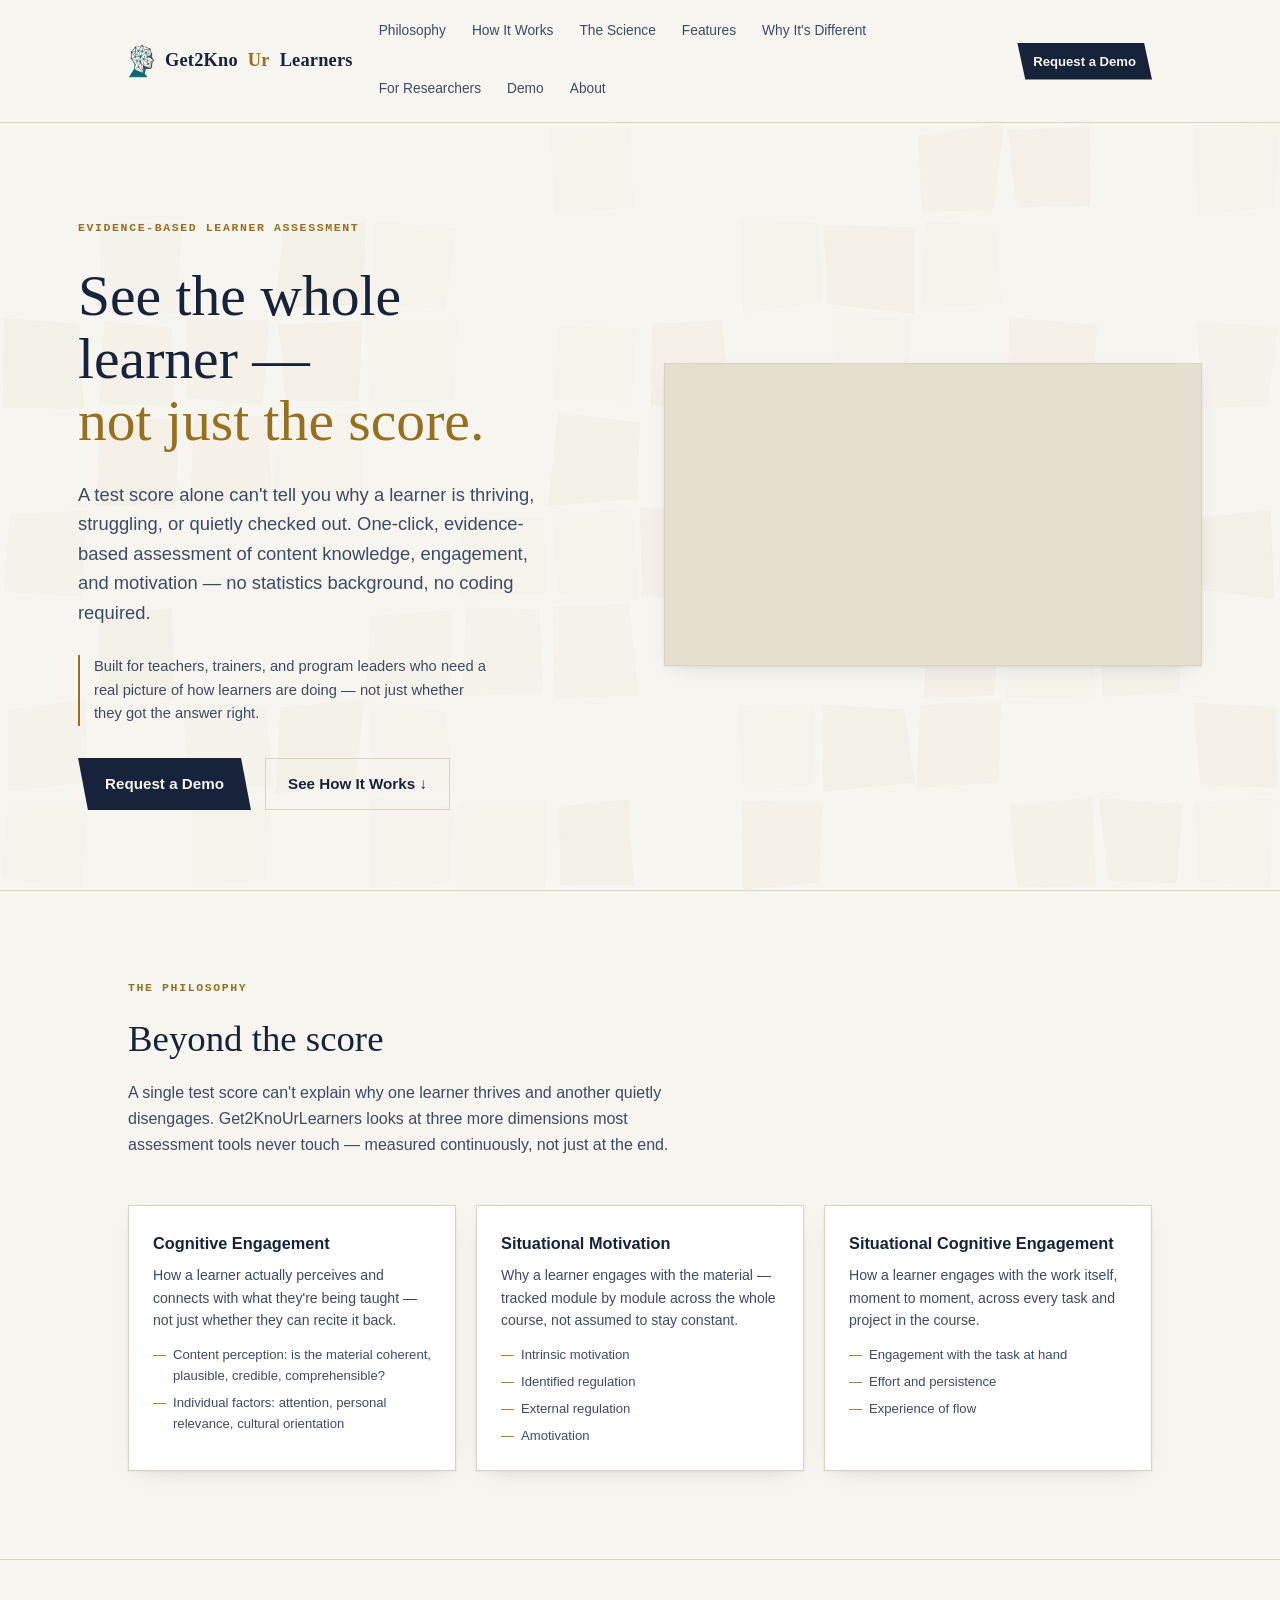
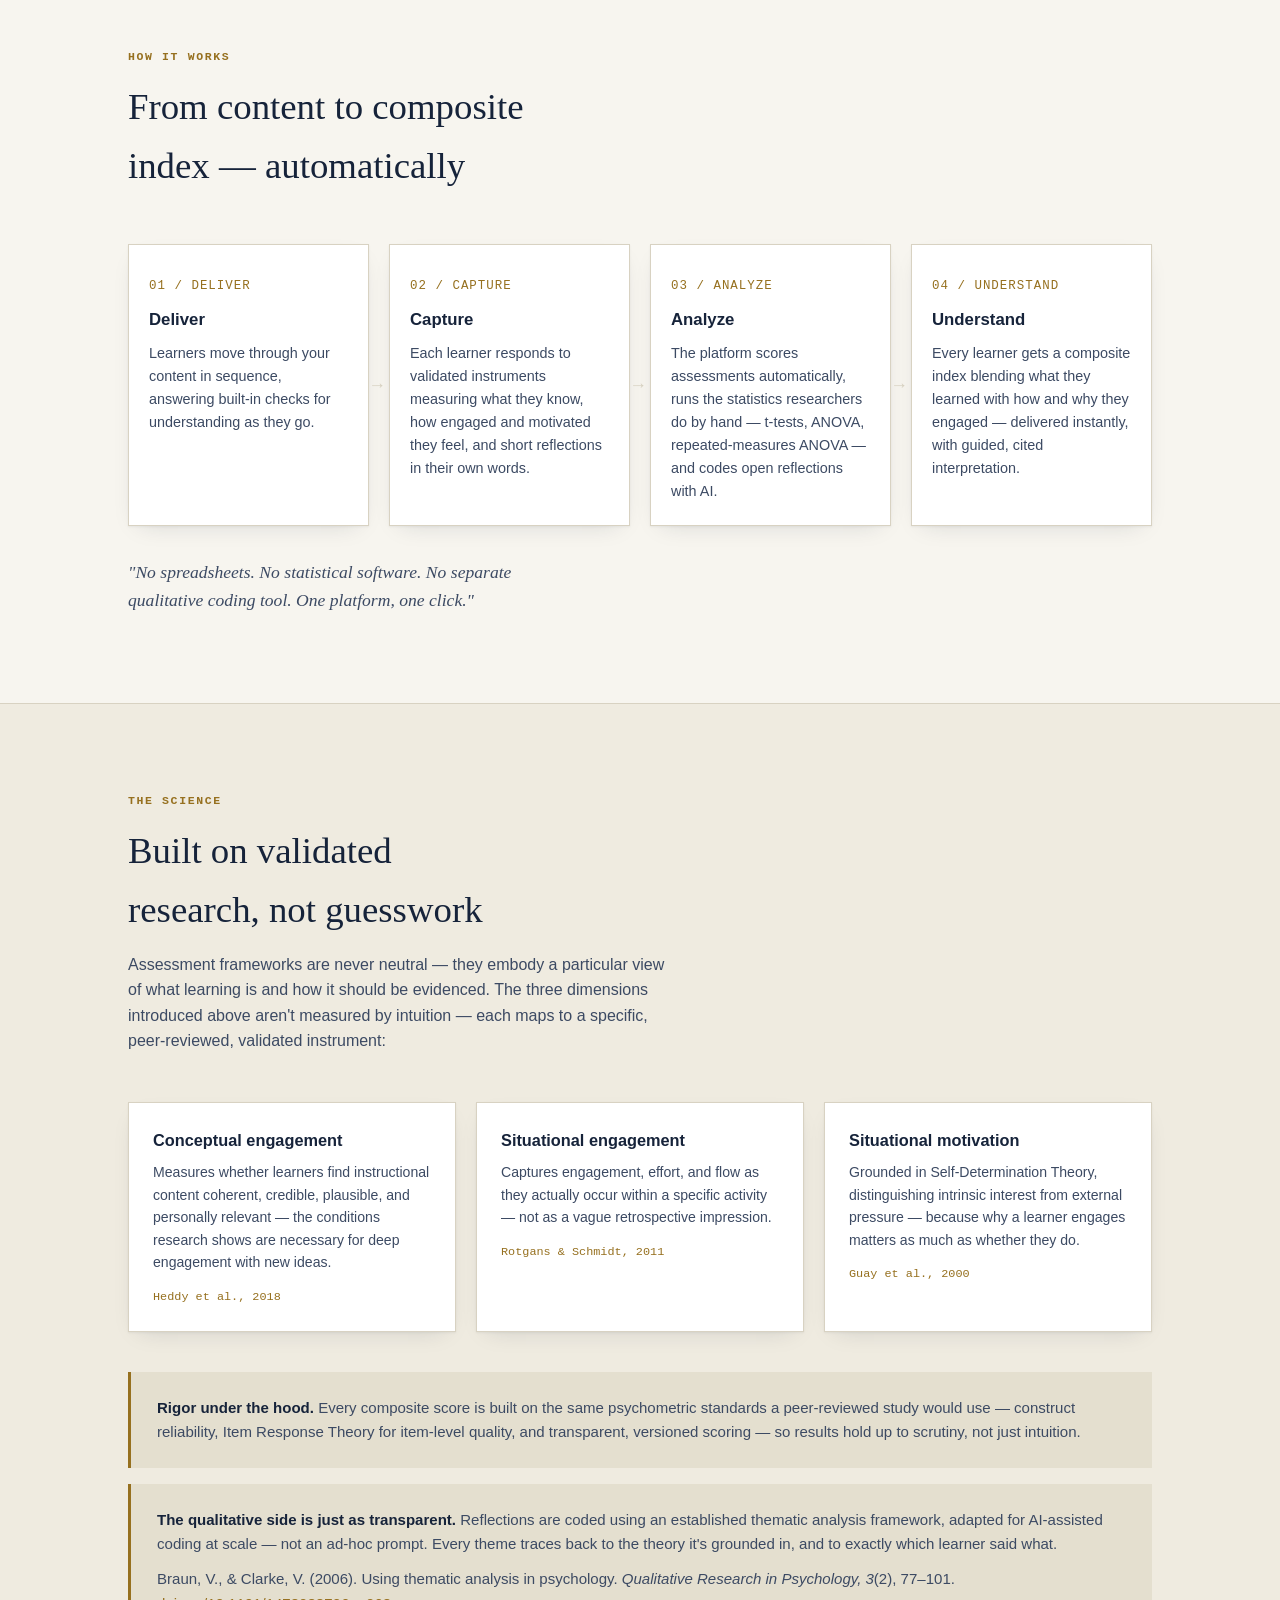
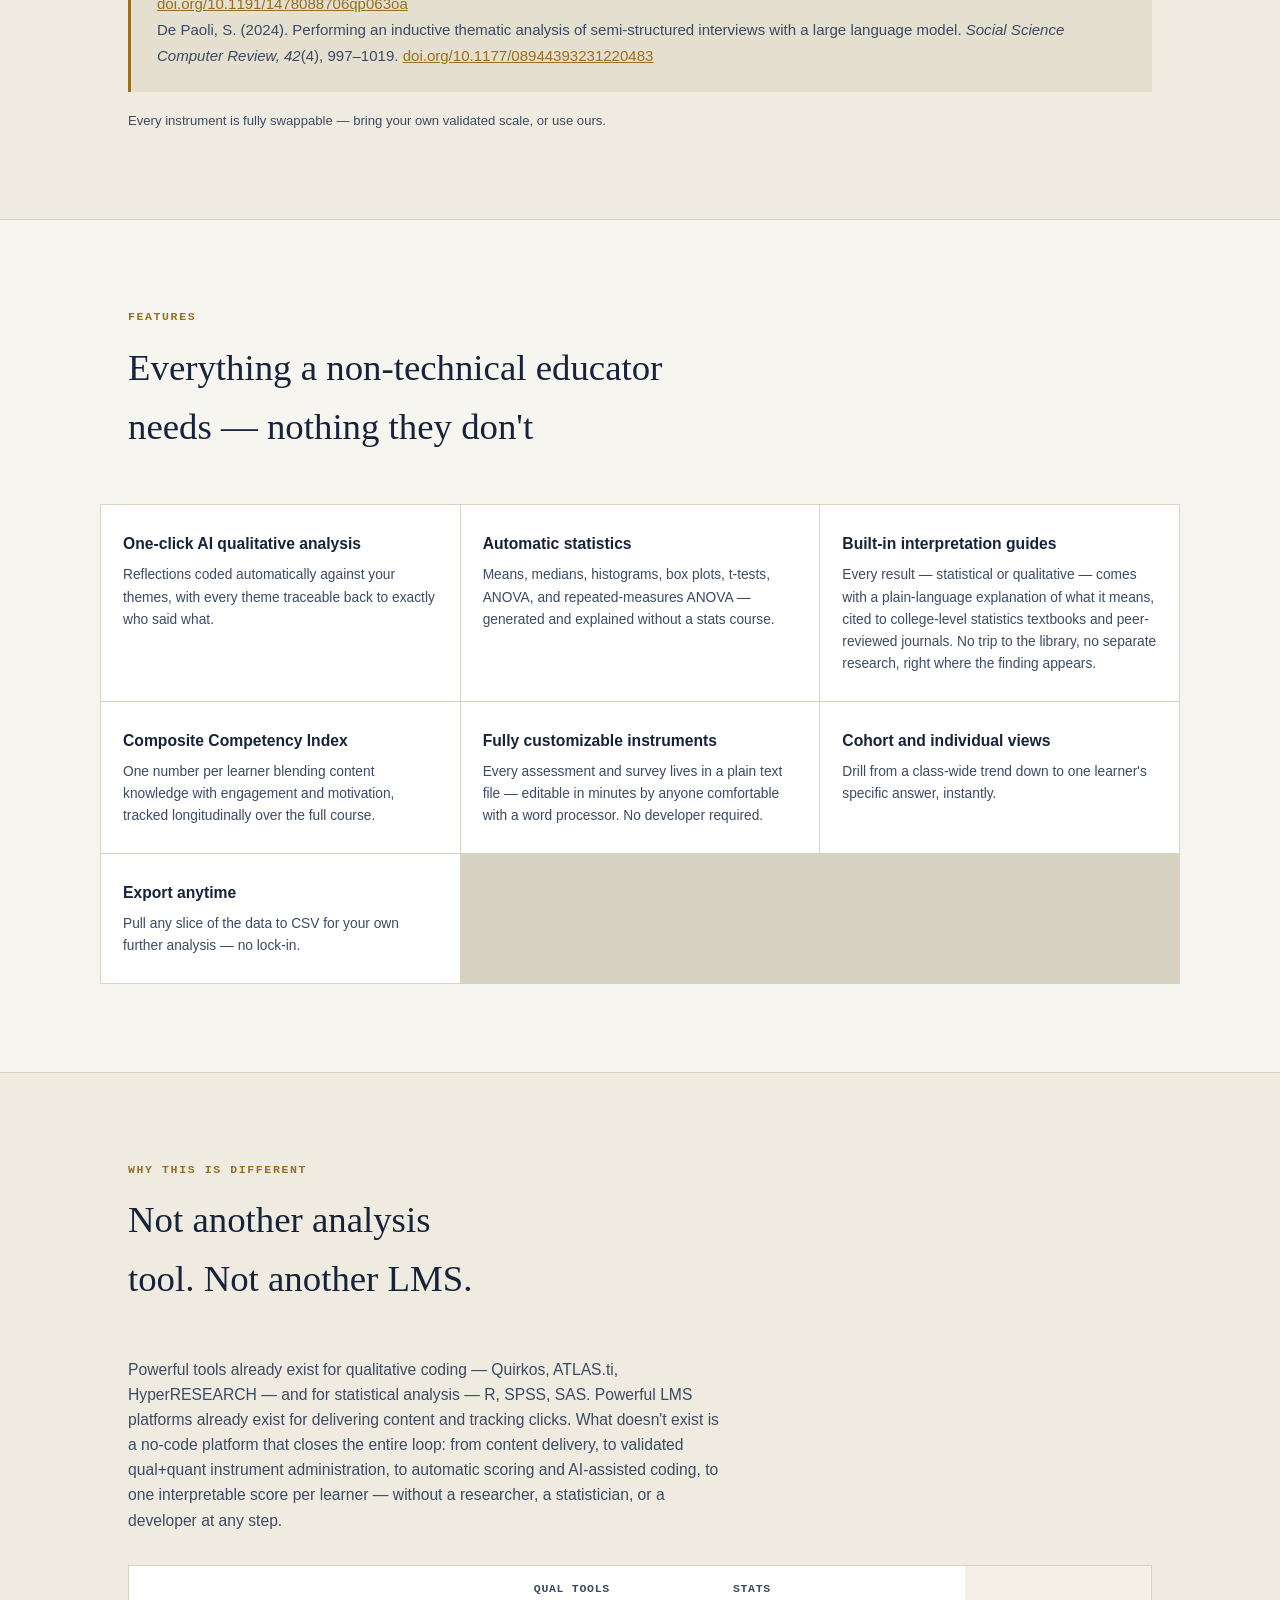
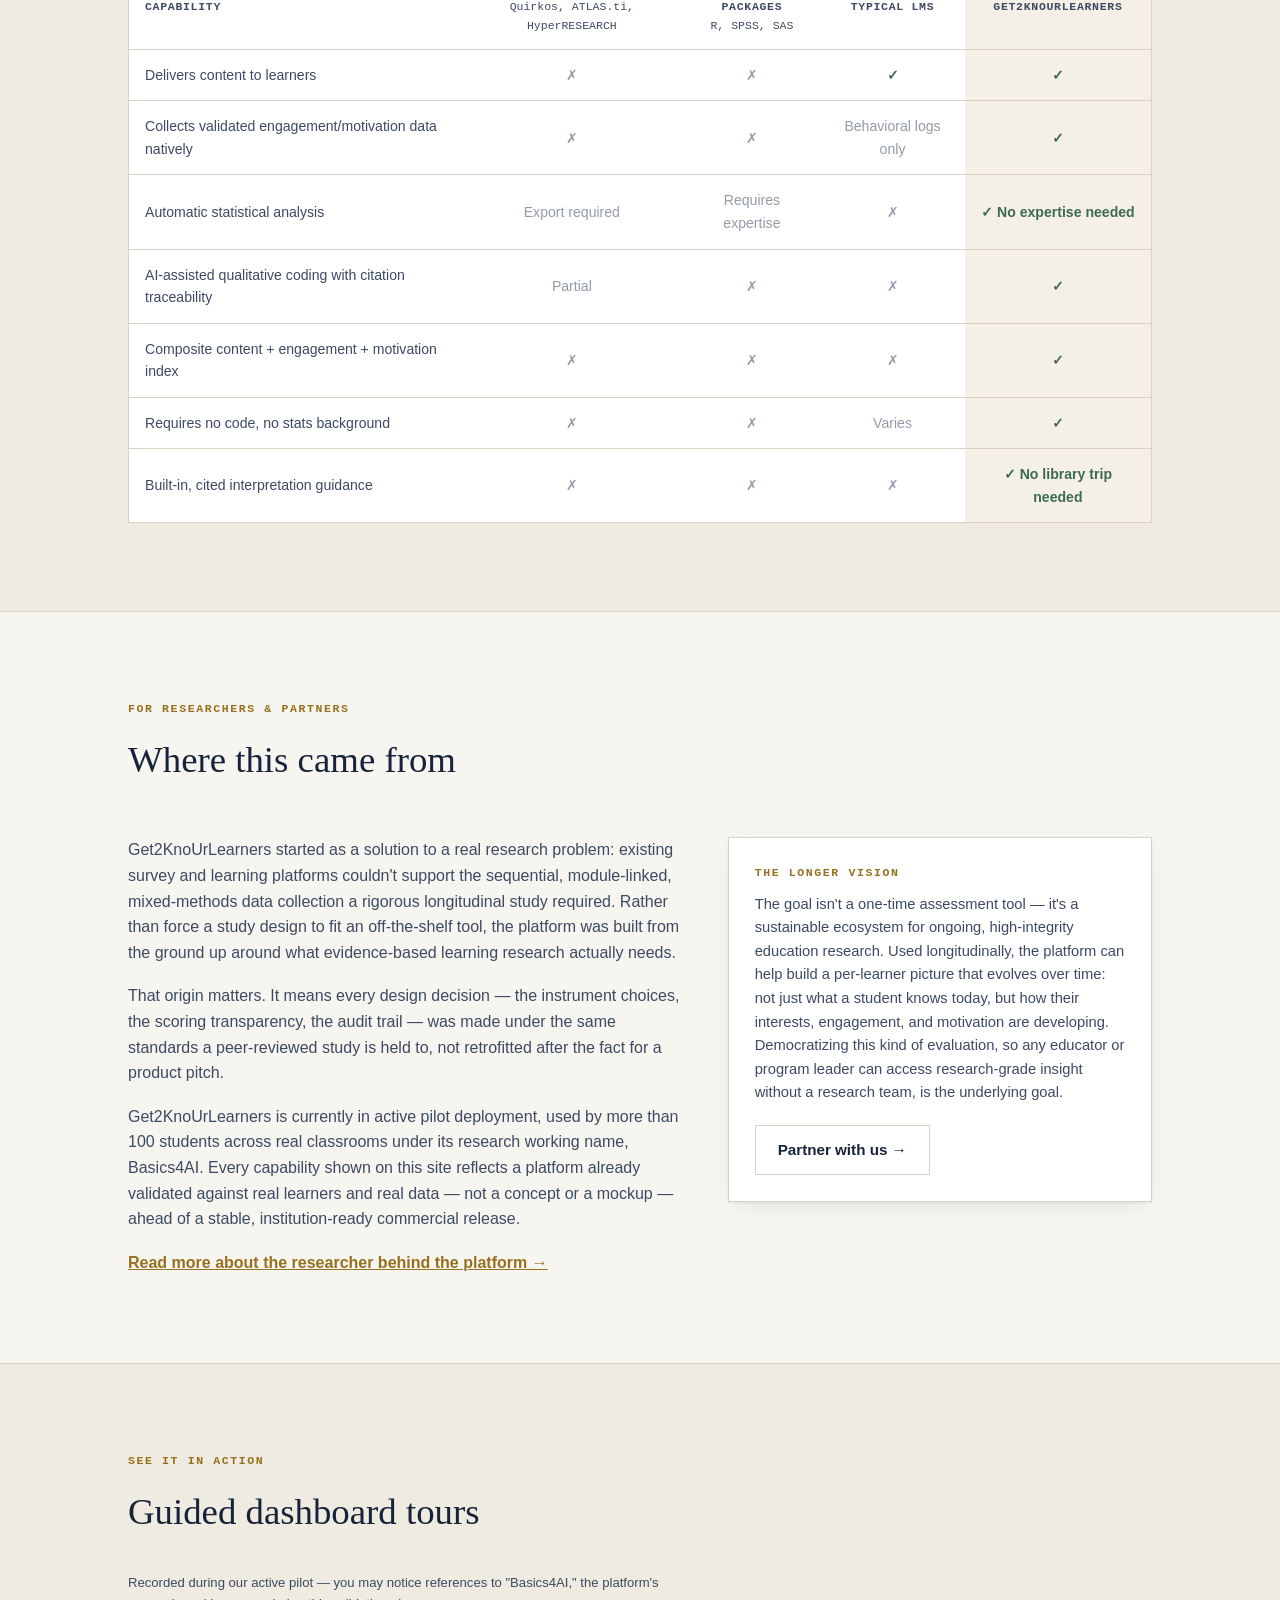
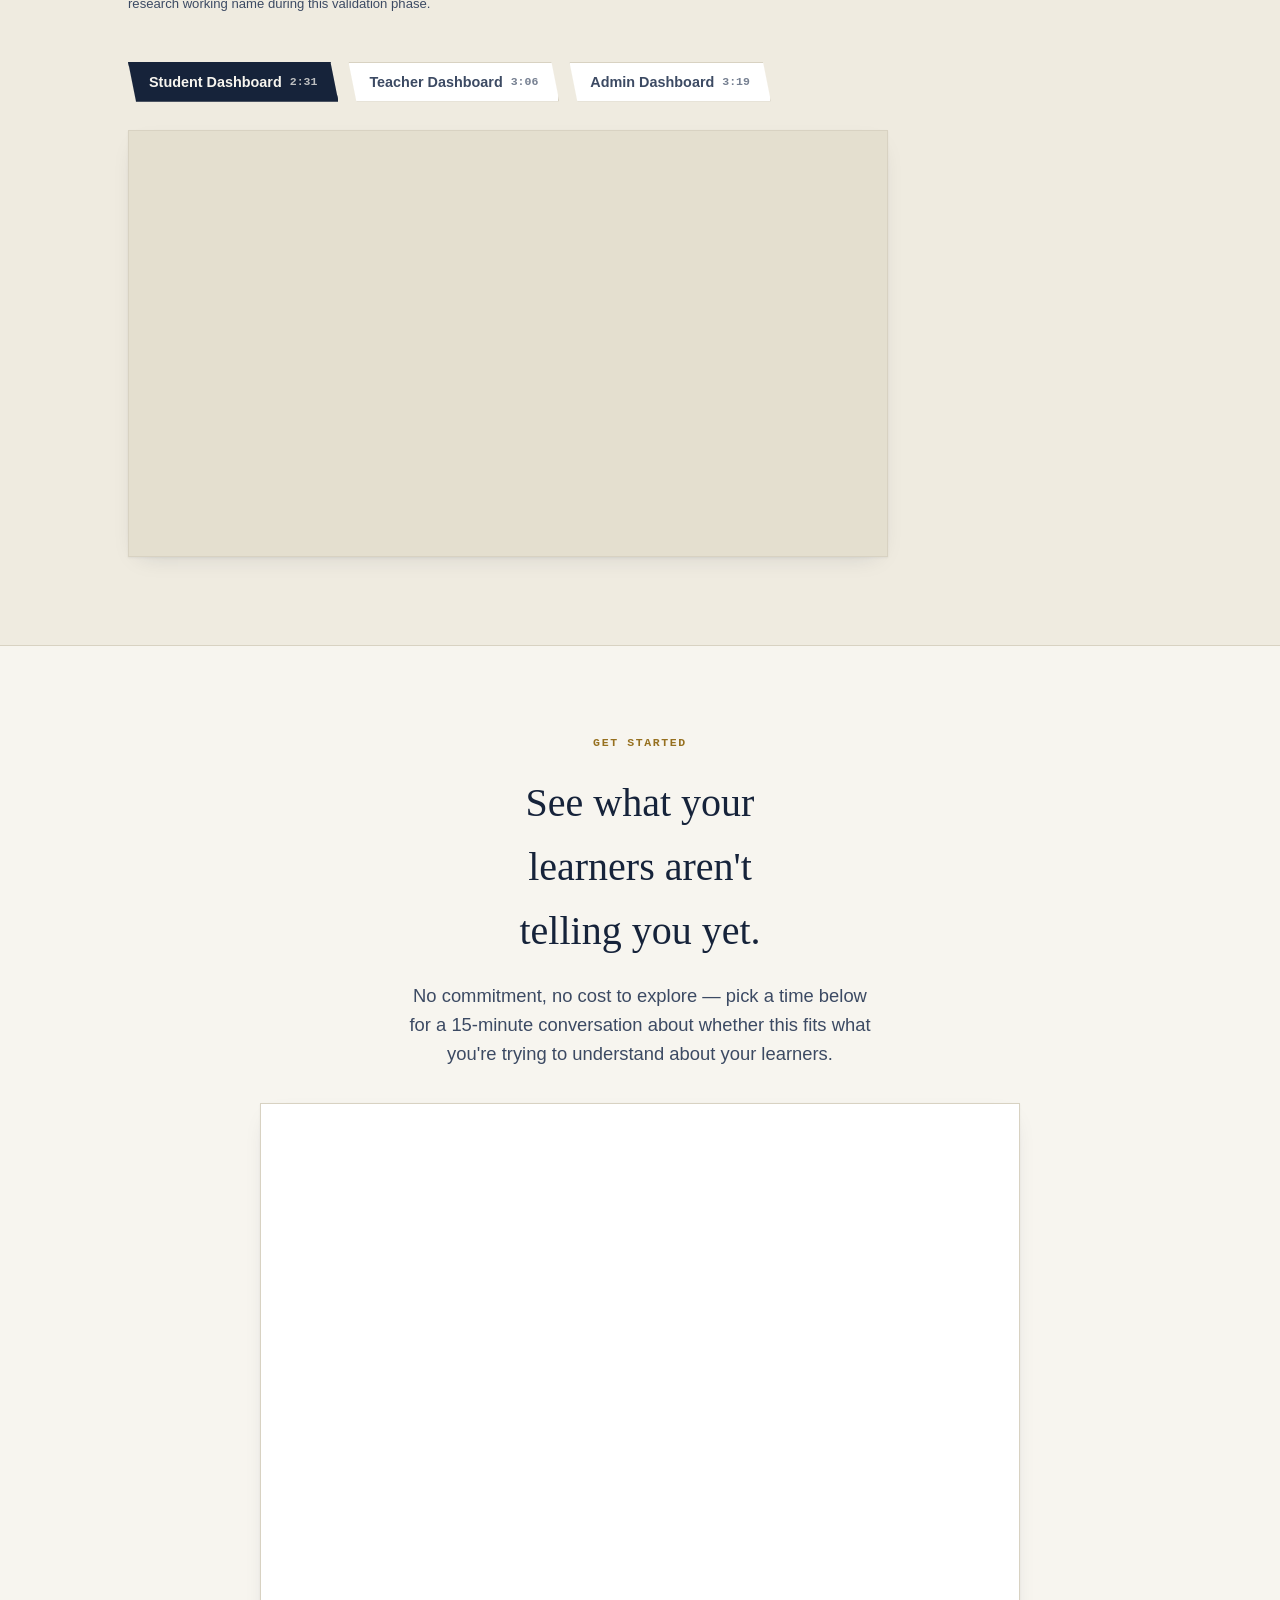
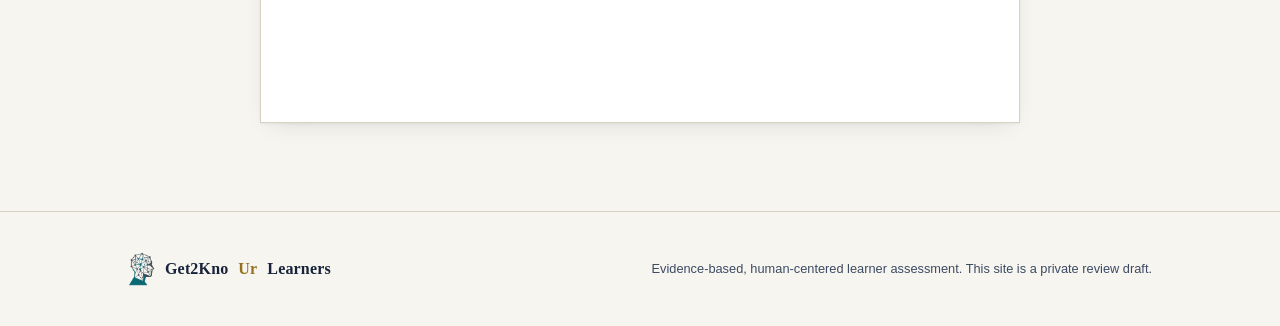
==== commit 335e4bdf: "Embed promo video in hero (two-column on desktop, stacked on mobile) Co-Authored-By: Claude Sonnet 5" ====
--- a/index.html
+++ b/index.html
@@ -32,6 +32,7 @@
 <header class="hero">
   <canvas id="mosaic-canvas" aria-hidden="true"></canvas>
   <div class="hero-inner">
+    <div class="hero-text">
     <span class="eyebrow">Evidence-based learner assessment</span>
     <h1>See the whole learner —<br><em>not just the score.</em></h1>
     <p class="hero-sub">A test score alone can't tell you why a learner is thriving, struggling, or quietly checked out. One-click, evidence-based assessment of content knowledge, engagement, and motivation — no statistics background, no coding required.</p>
@@ -39,6 +40,12 @@
     <div class="hero-ctas">
       <a class="btn btn-primary" href="#get-started">Request a Demo</a>
       <a class="btn btn-ghost" href="#how-it-works">See How It Works ↓</a>
+    </div>
+    </div>
+    <div class="hero-video">
+      <div class="video-frame">
+        <iframe src="https://www.youtube.com/embed/GKzvQl7Ed8o" title="Get2KnoUrLearners - An Evidence-based Learning Assessment Platform" allow="accelerometer; autoplay; clipboard-write; encrypted-media; gyroscope; picture-in-picture; web-share" referrerpolicy="strict-origin-when-cross-origin" allowfullscreen></iframe>
+      </div>
     </div>
   </div>
 </header>
--- a/style.css
+++ b/style.css
@@ -143,6 +143,12 @@
     position: relative; z-index: 2;
     display: grid; gap: 28px; justify-items: start;
   }
+  .hero-text { display: grid; gap: 28px; justify-items: start; }
+  .hero-video { width: 100%; }
+  .hero-video .video-frame { max-width: none; width: 100%; }
+  @media (min-width: 980px) {
+    .hero-inner { grid-template-columns: minmax(0, 1fr) minmax(0, 1fr); align-items: center; gap: 48px; max-width: 1180px; }
+  }
   #mosaic-canvas { position: absolute; inset: 0; width: 100%; height: 100%; z-index: 1; opacity: 0.7; }
   .hero h1 { font-size: clamp(2.4rem, 5vw, 3.6rem); line-height: 1.08; max-width: 16ch; }
   .hero h1 em { font-style: normal; color: var(--gold); }
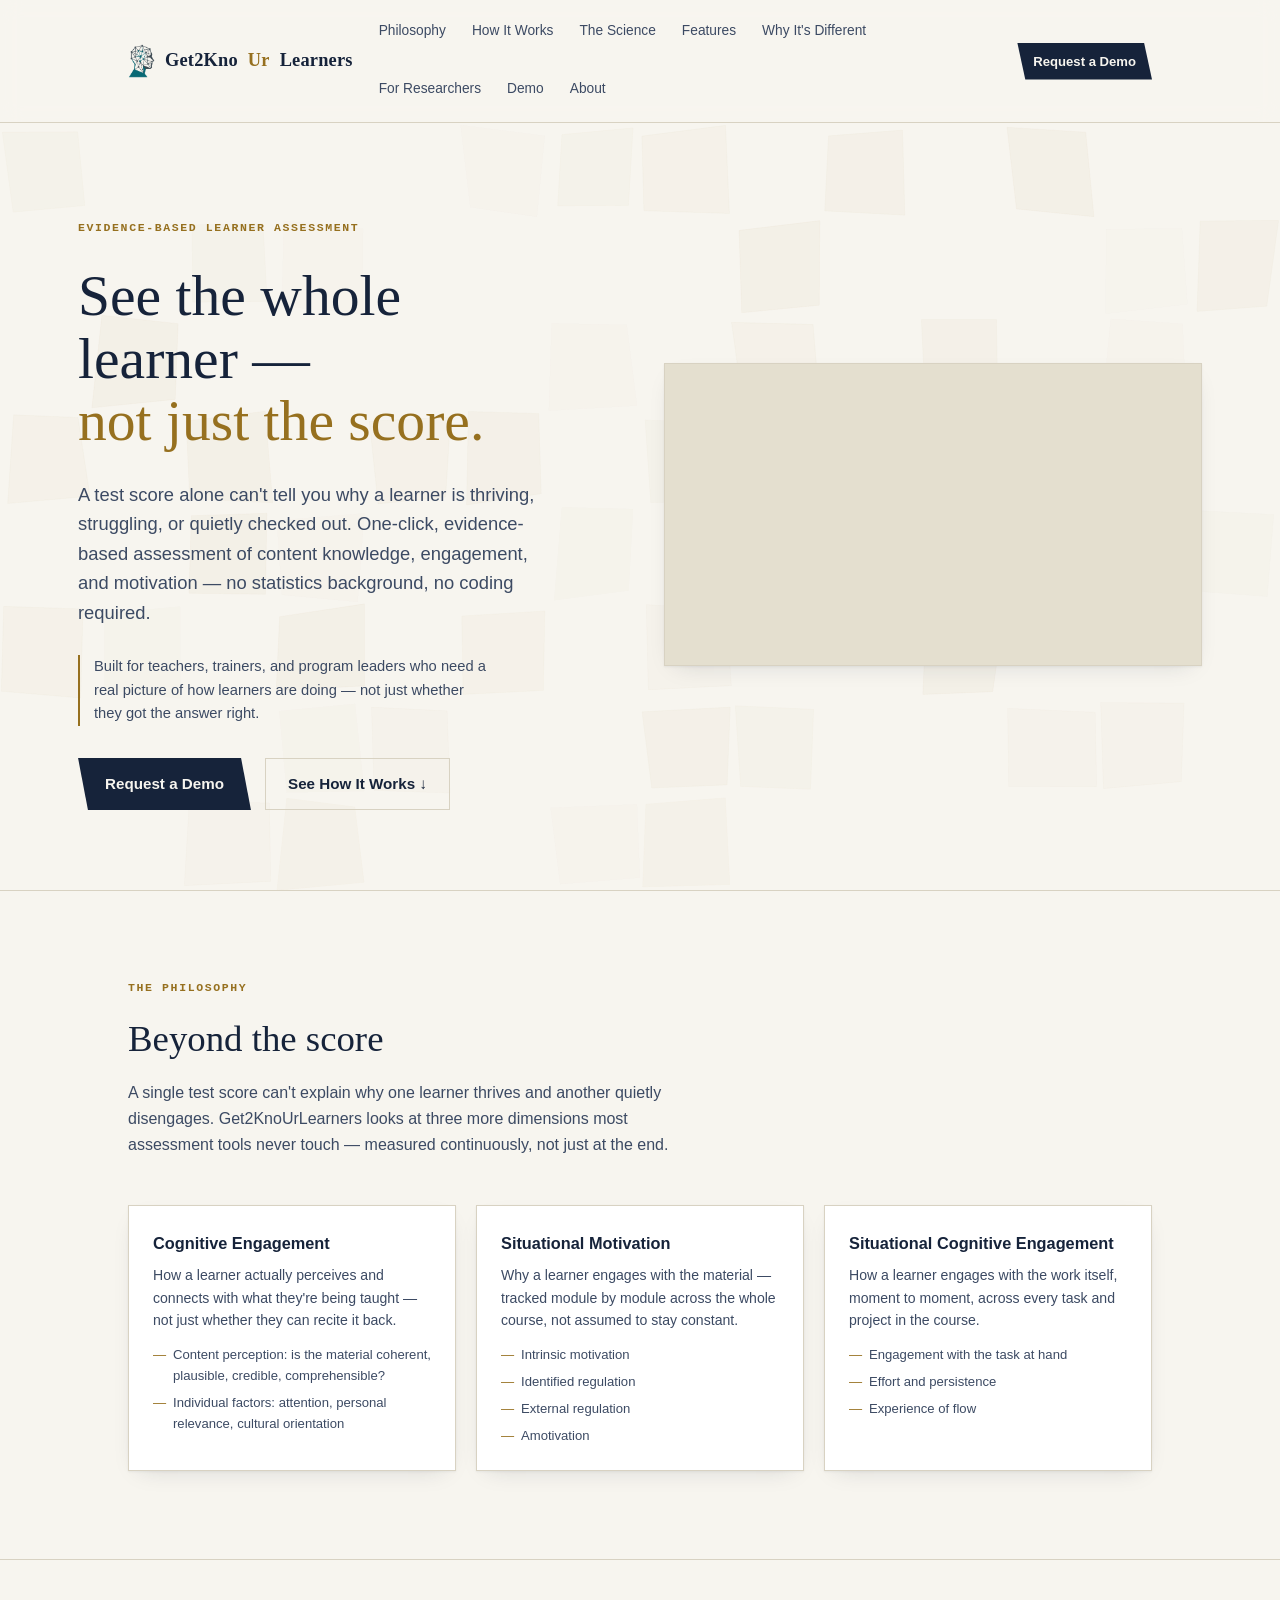
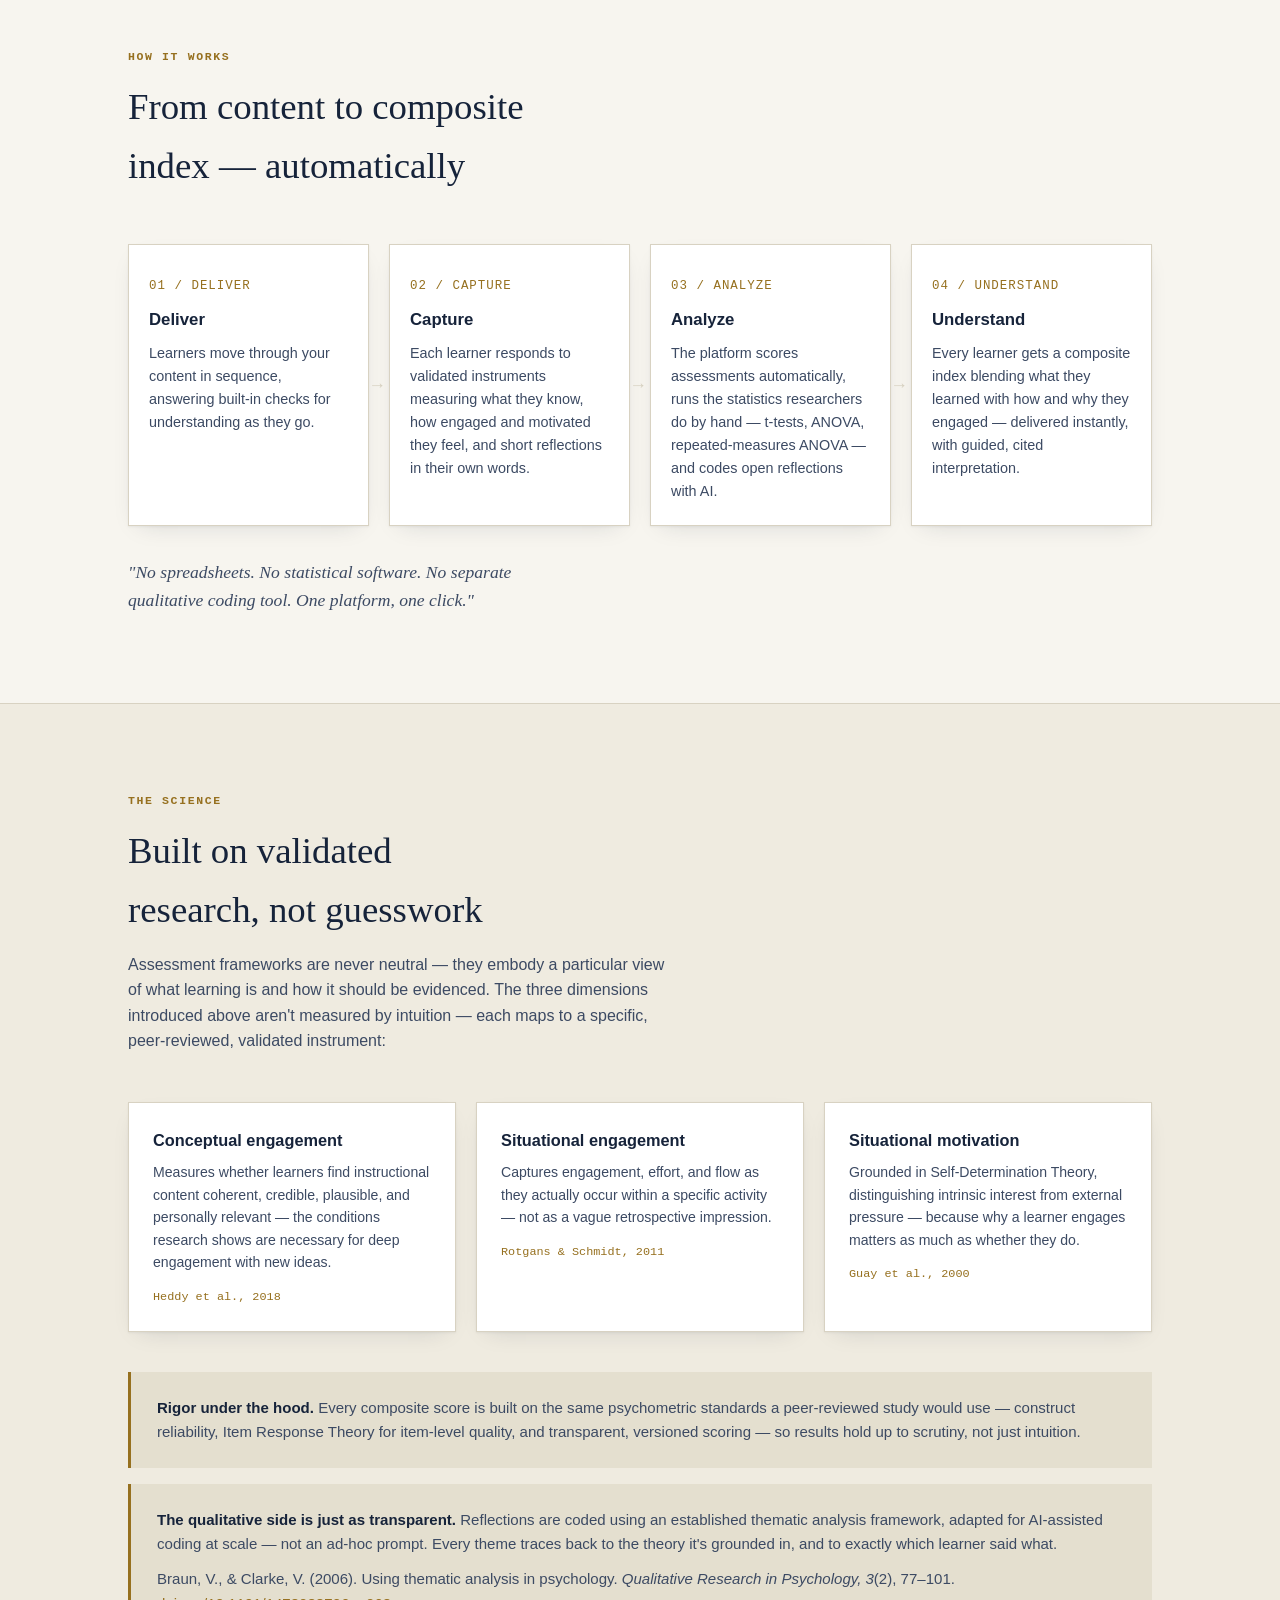
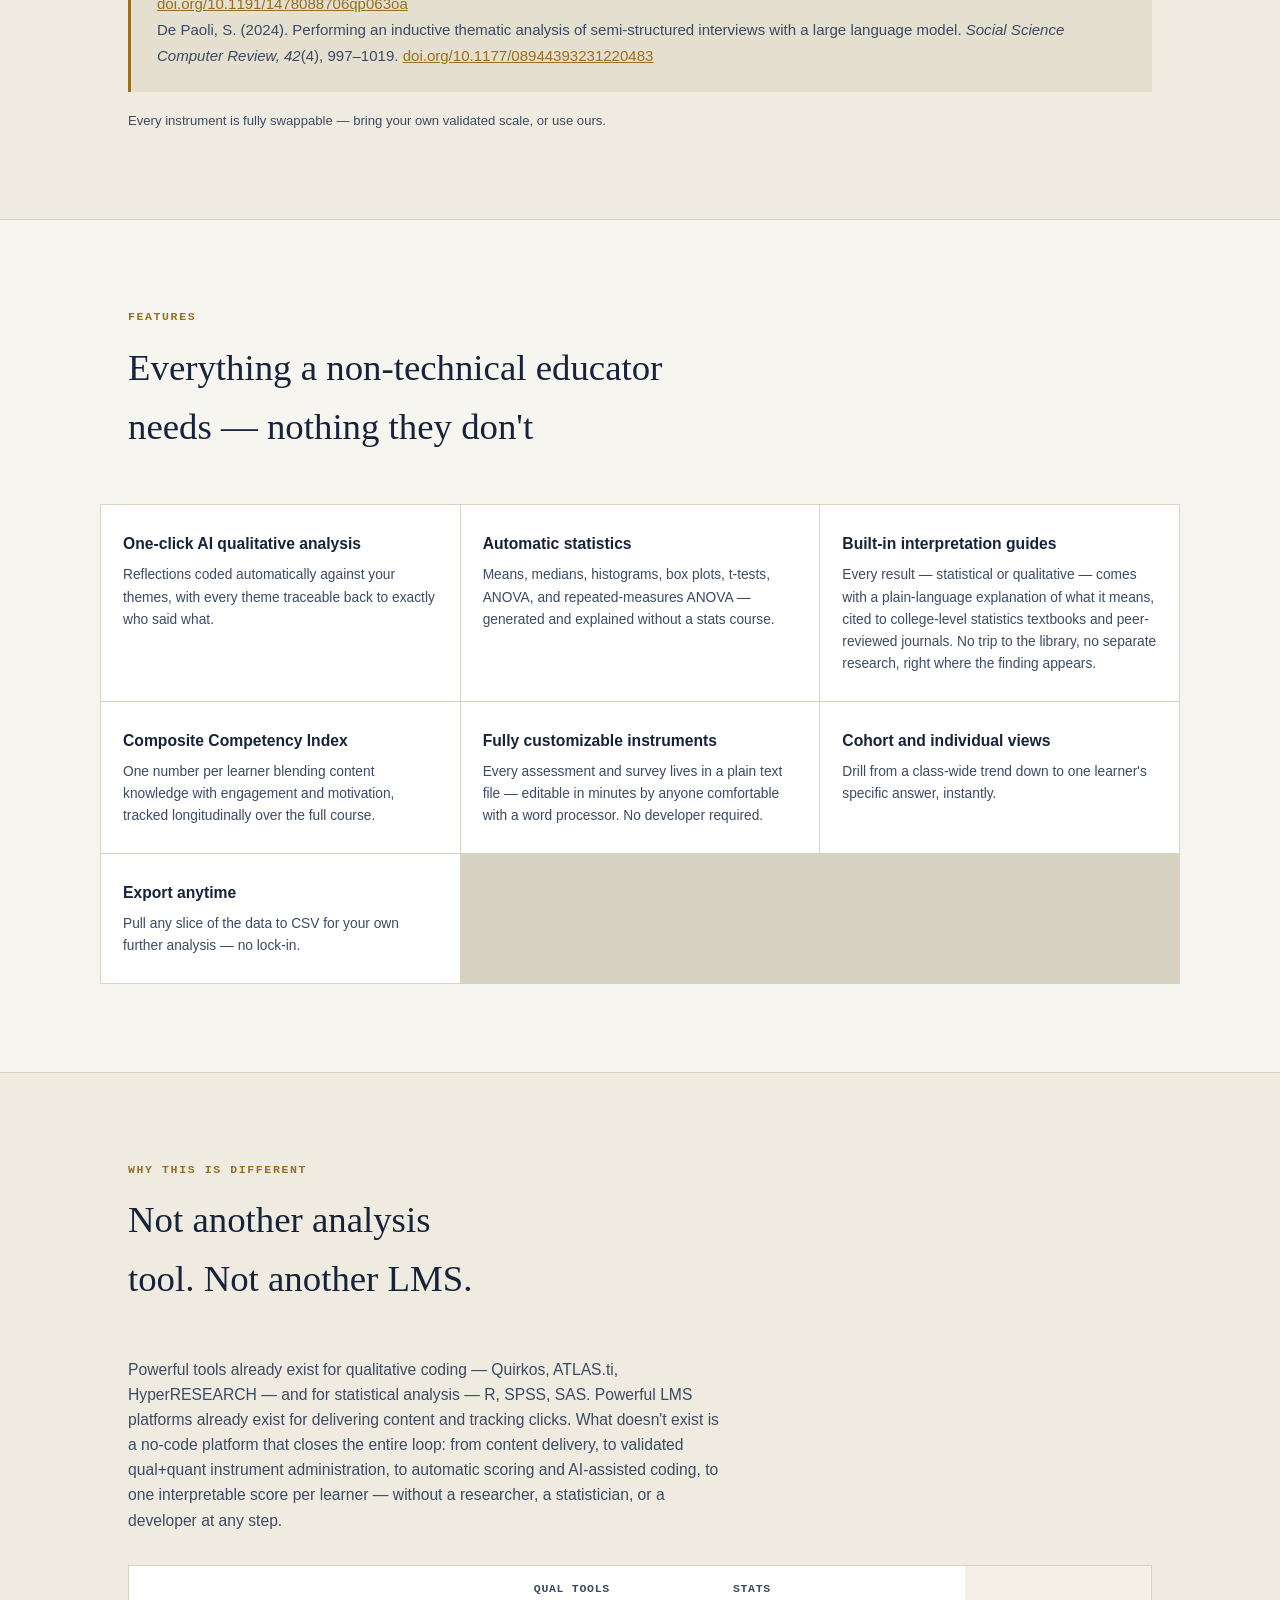
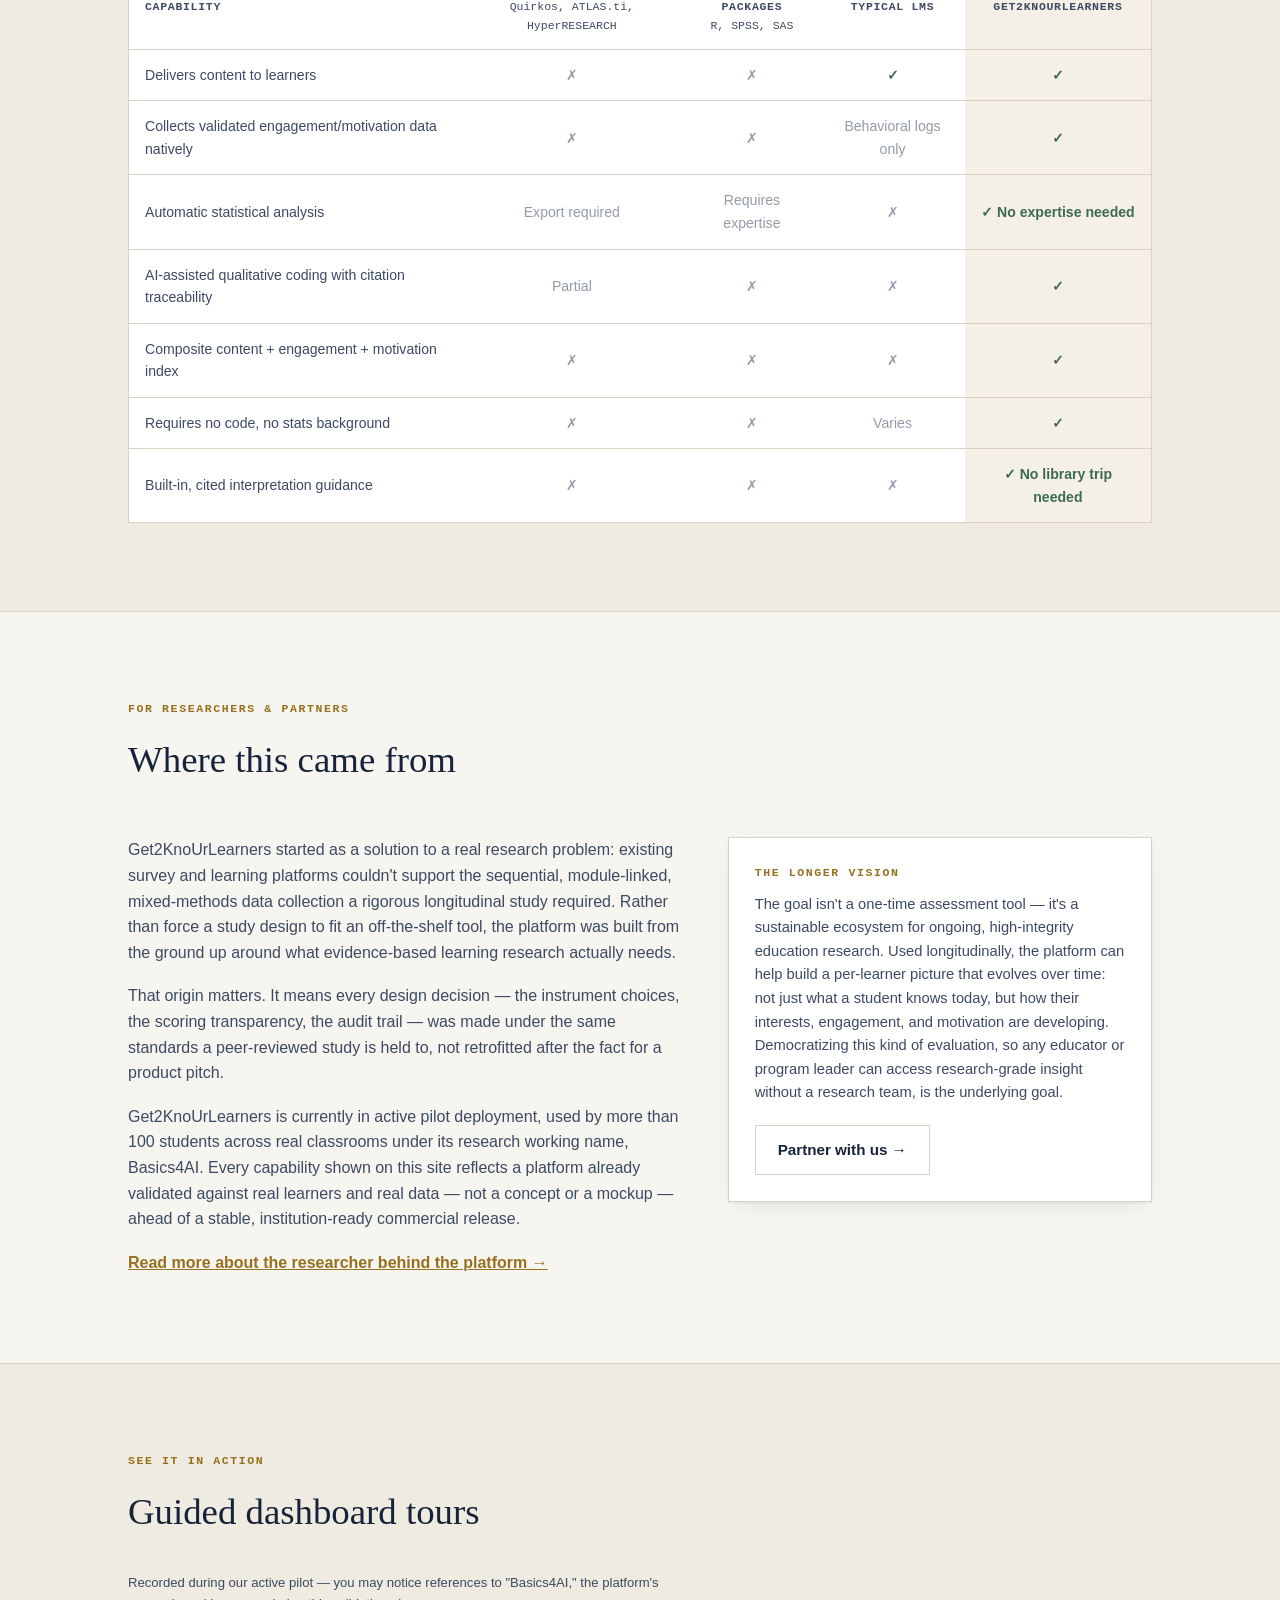
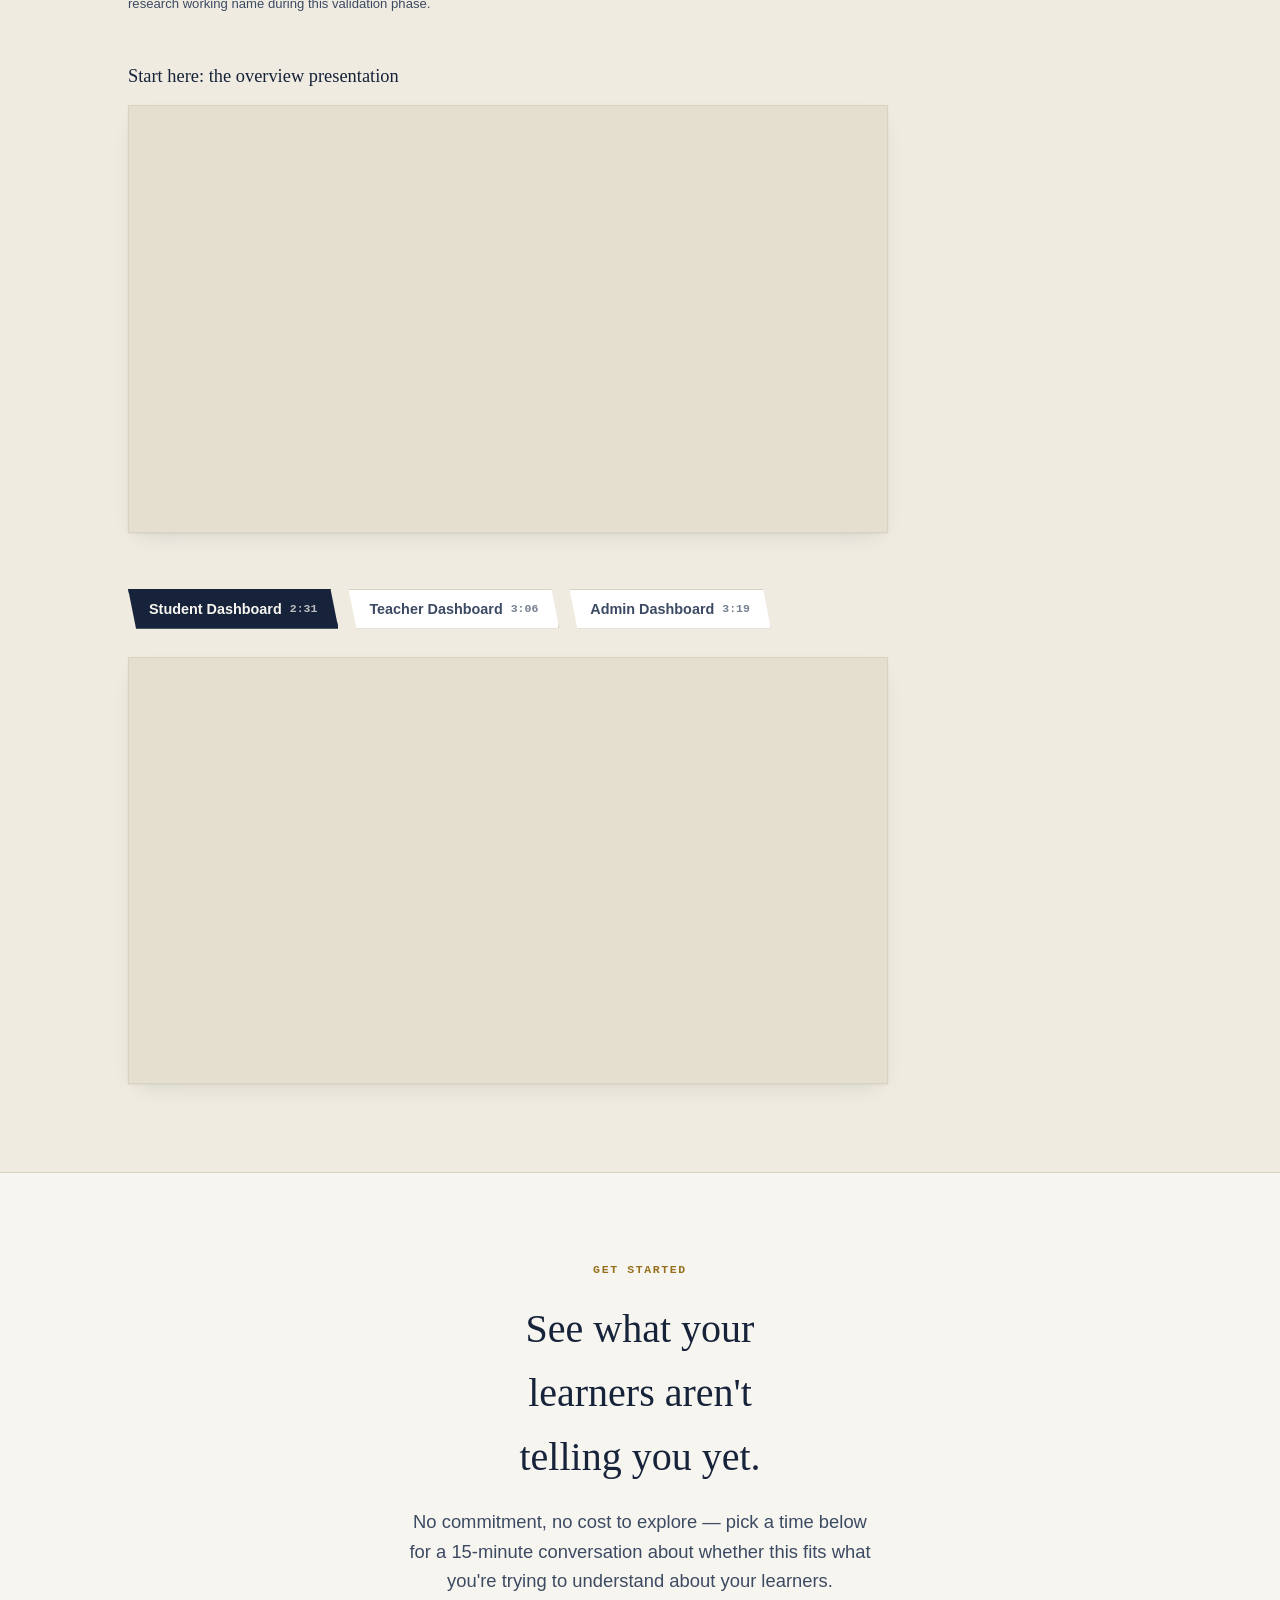
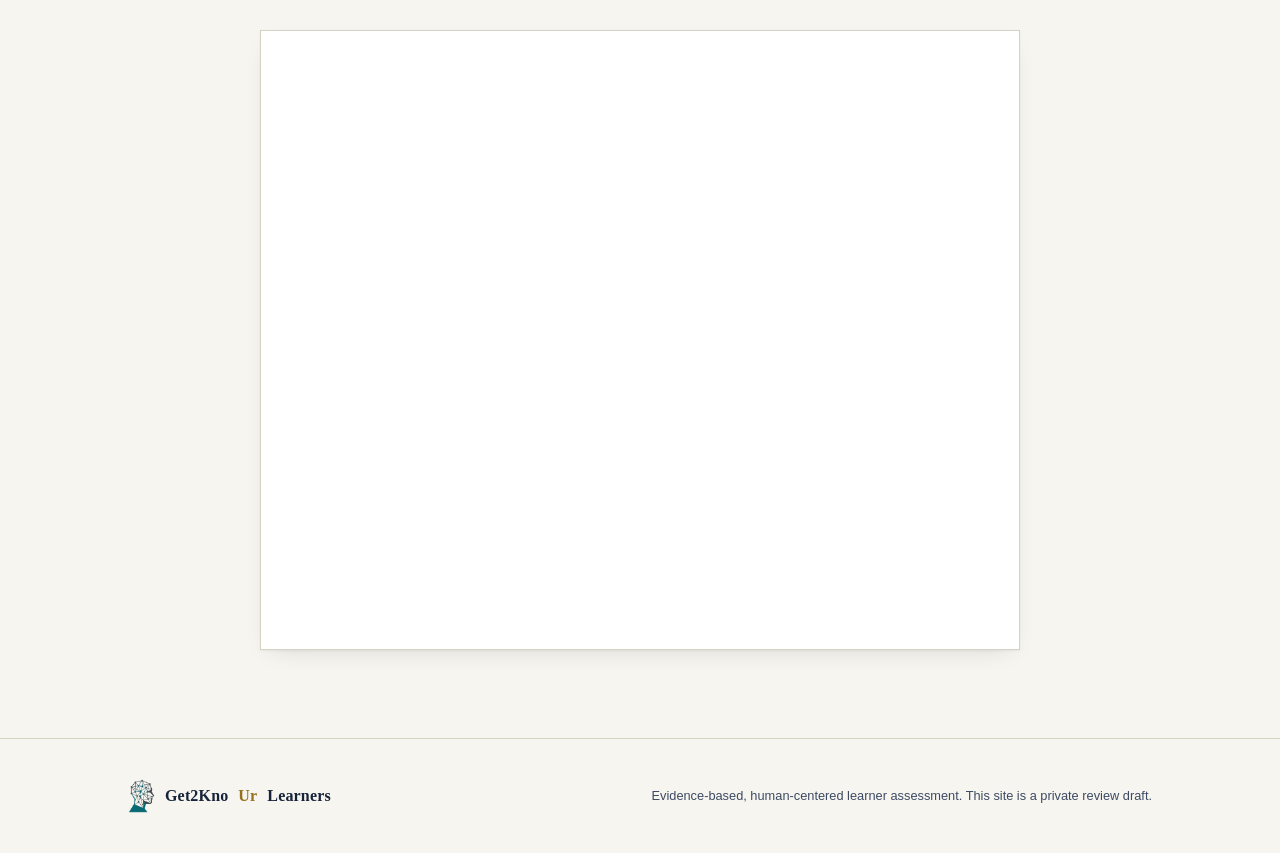
==== commit 566fb0bb: "Embed overview presentation video above dashboard tours Co-Authored-By: Claude Sonnet 5.5 <noreply@a" ====
--- a/index.html
+++ b/index.html
@@ -281,6 +281,13 @@
       <span class="eyebrow">See it in action</span>
       <h2>Guided dashboard tours</h2>
       <p class="fine">Recorded during our active pilot — you may notice references to "Basics4AI," the platform's research working name during this validation phase.</p>
+    </div>
+
+    <div class="overview-video">
+      <h3>Start here: the overview presentation</h3>
+      <div class="video-frame">
+        <iframe src="https://www.youtube.com/embed/AhkBoLx0aGI" title="Get2KnoUrLearners overview presentation" loading="lazy" allow="accelerometer; autoplay; clipboard-write; encrypted-media; gyroscope; picture-in-picture; web-share" referrerpolicy="strict-origin-when-cross-origin" allowfullscreen></iframe>
+      </div>
     </div>
 
     <div class="tour-tabs" role="tablist">
--- a/style.css
+++ b/style.css
@@ -257,6 +257,8 @@
     border: 1px solid var(--line); background: var(--paper-3);
     box-shadow: var(--shadow); overflow: hidden;
   }
+  .overview-video { display: grid; gap: 14px; margin-bottom: 56px; }
+  .overview-video h3 { font-size: 1.15rem; }
   .video-frame iframe { width: 100%; height: 100%; border: 0; display: block; }
   .video-placeholder {
     width: 100%; height: 100%; display: grid; place-items: center;
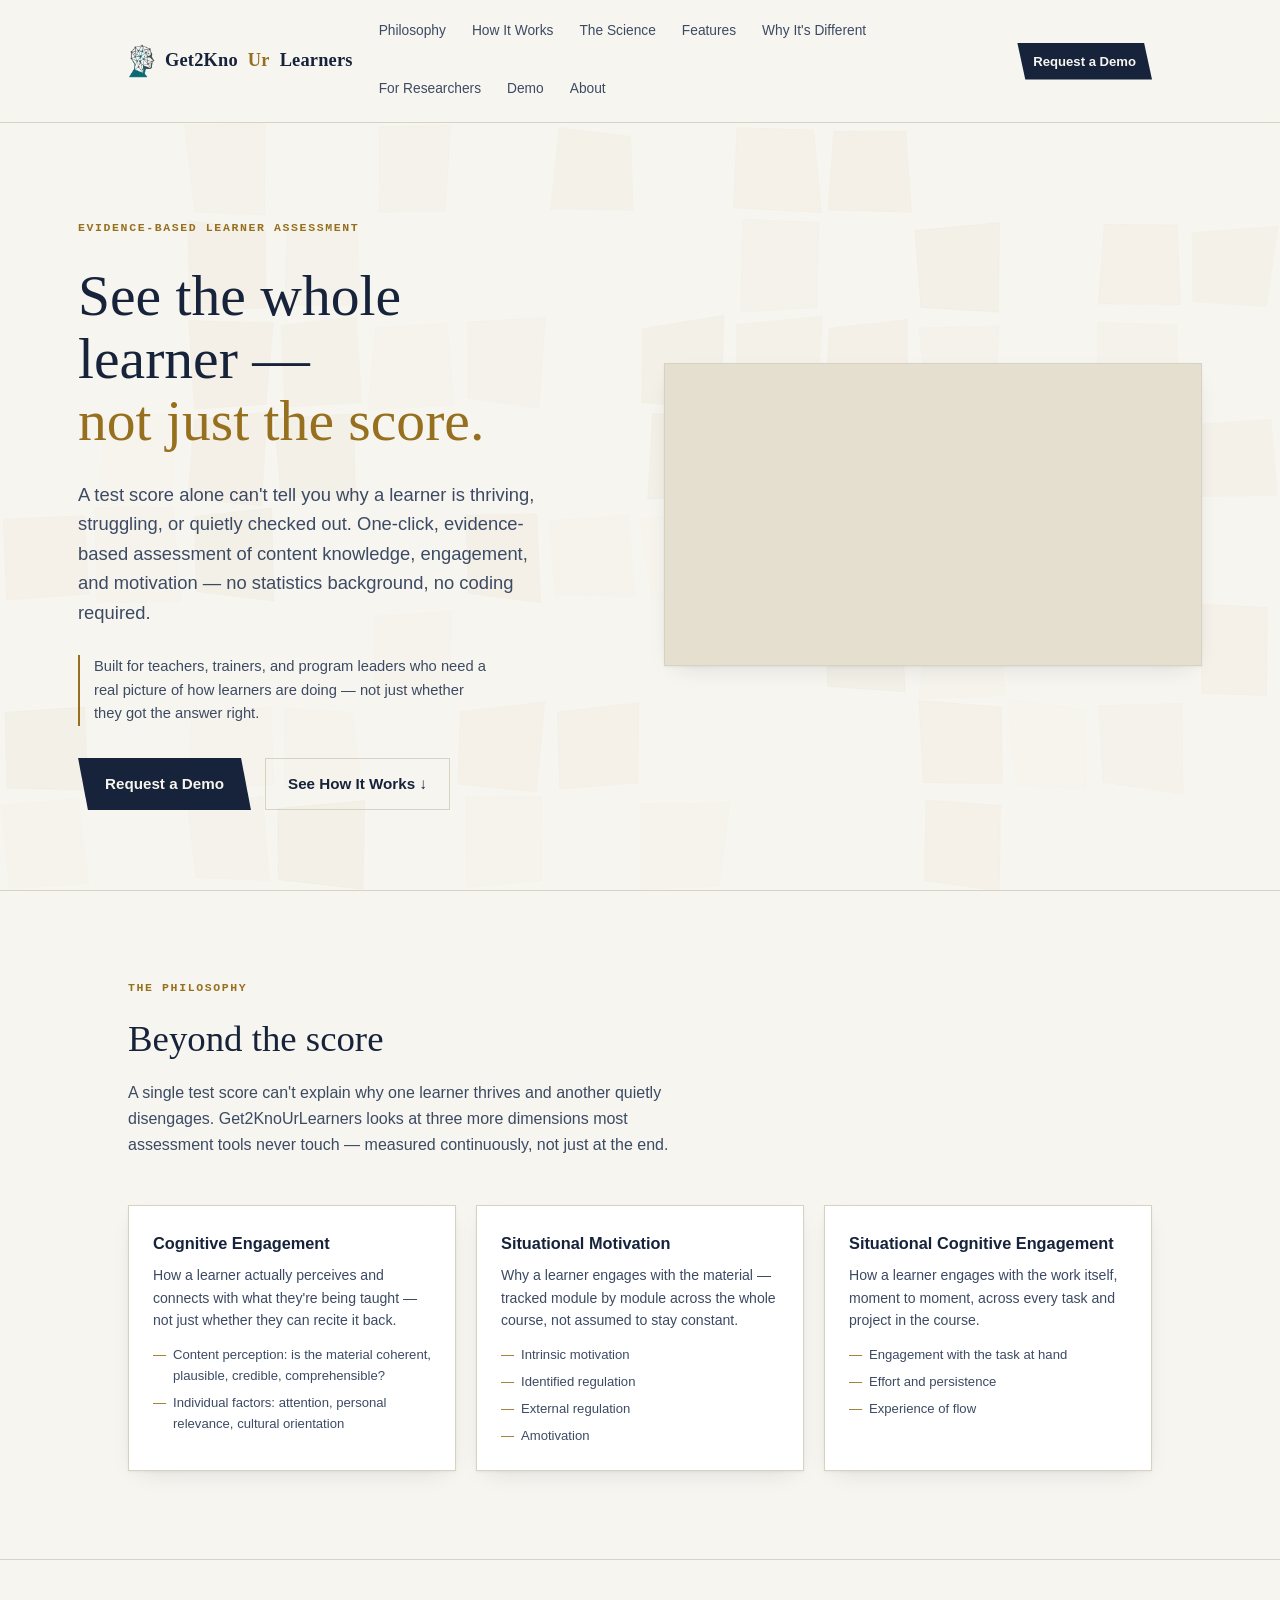
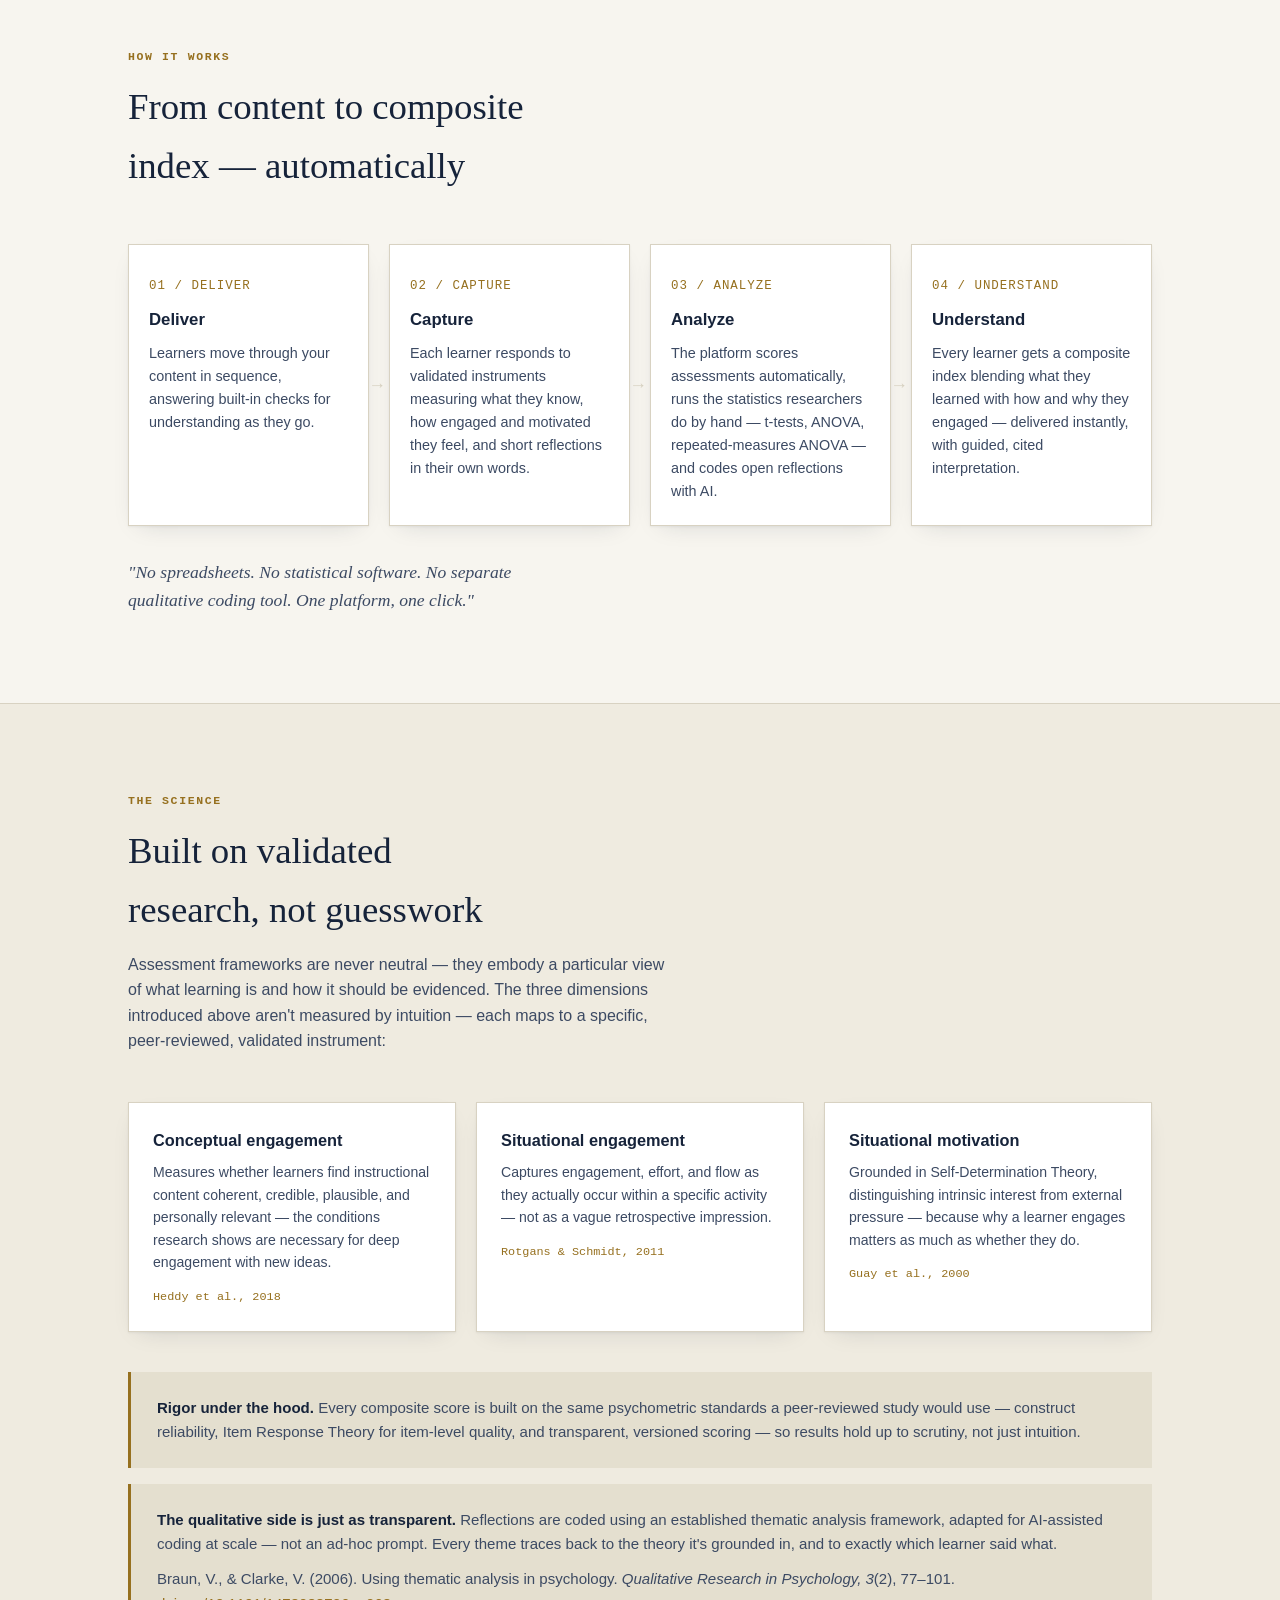
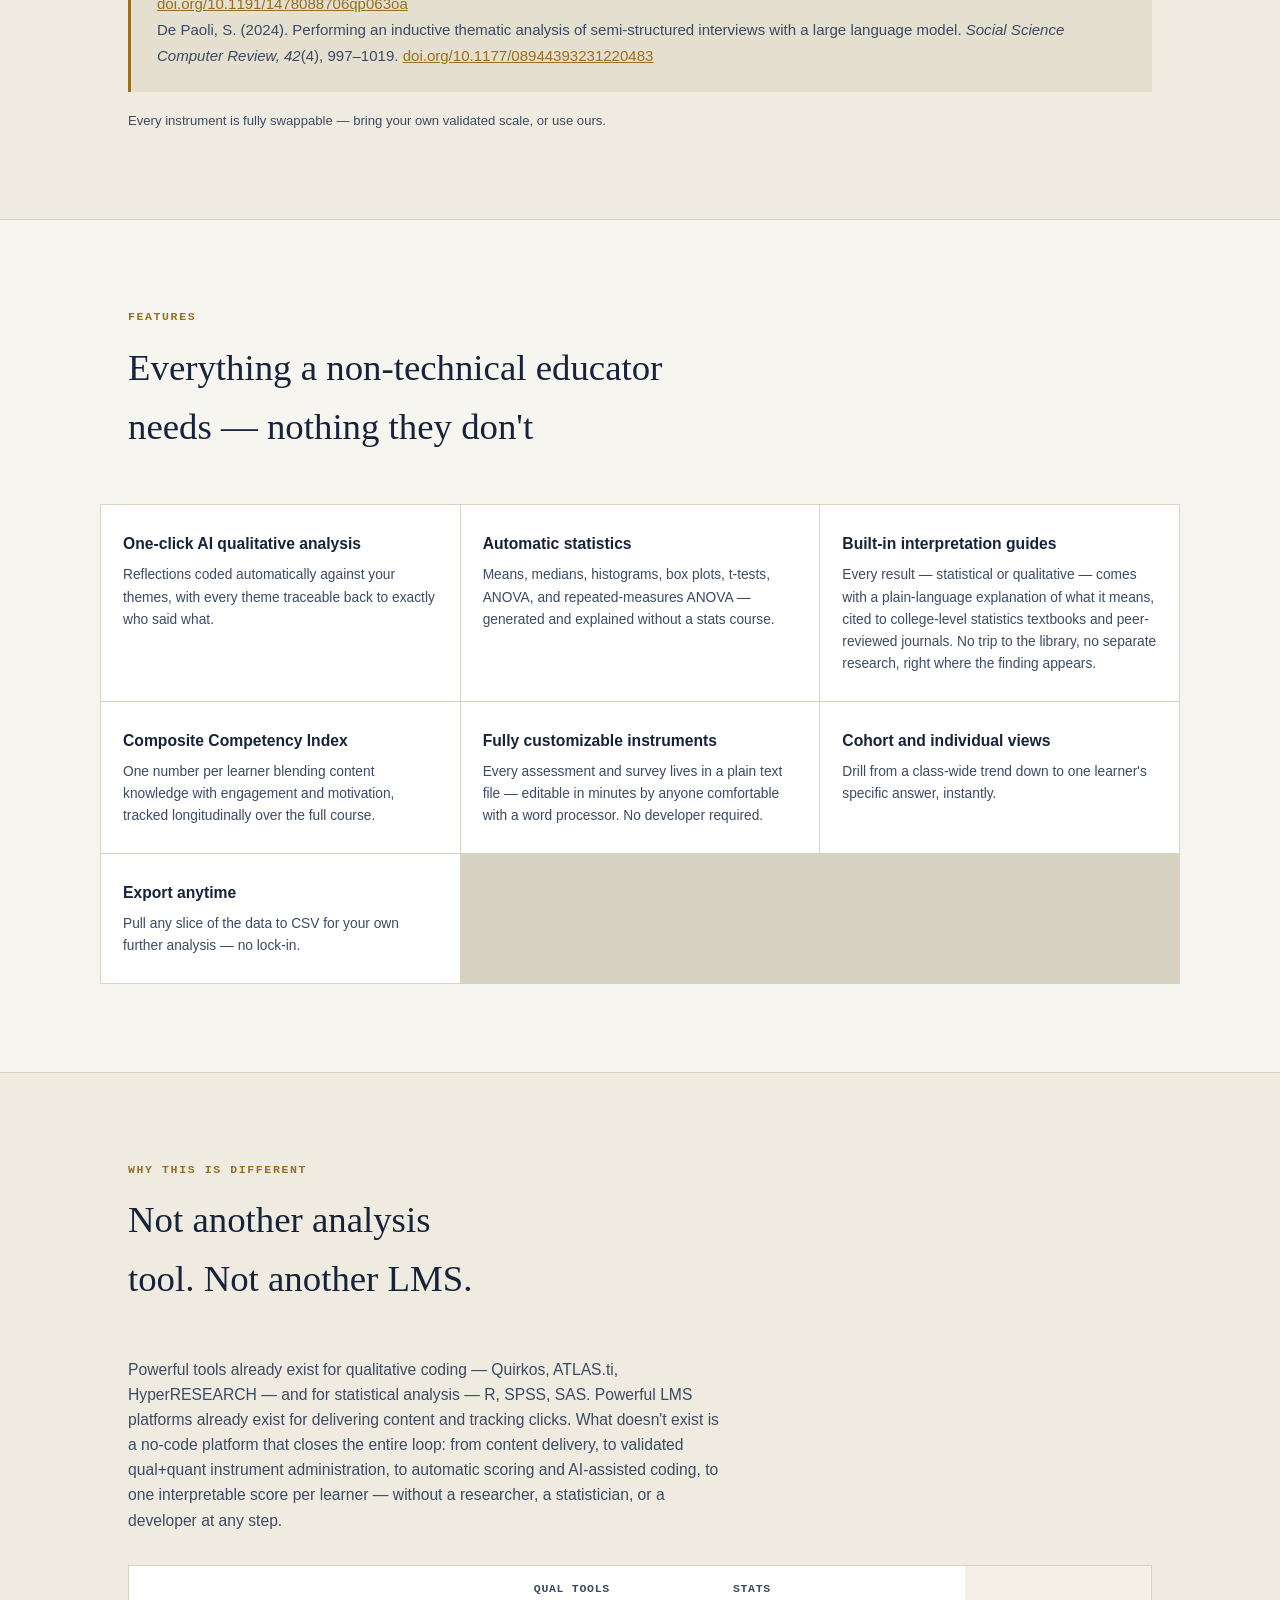
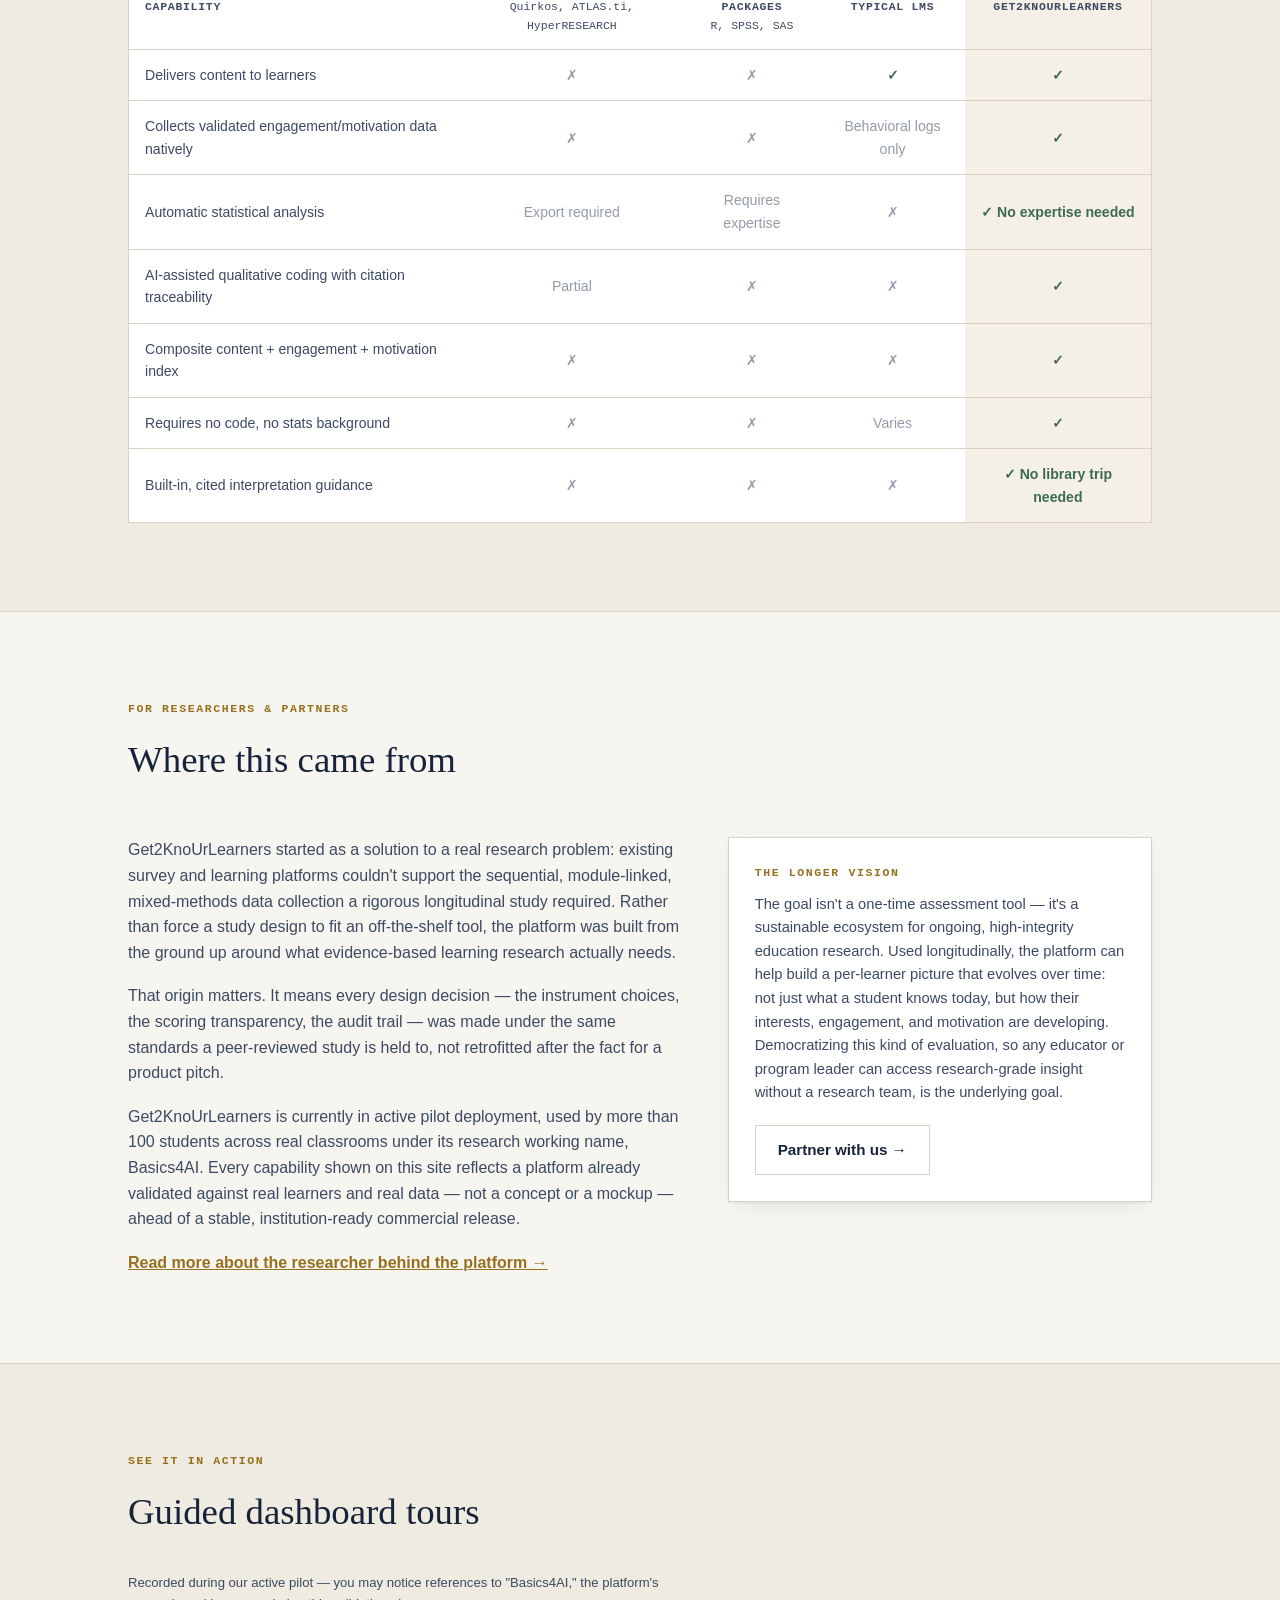
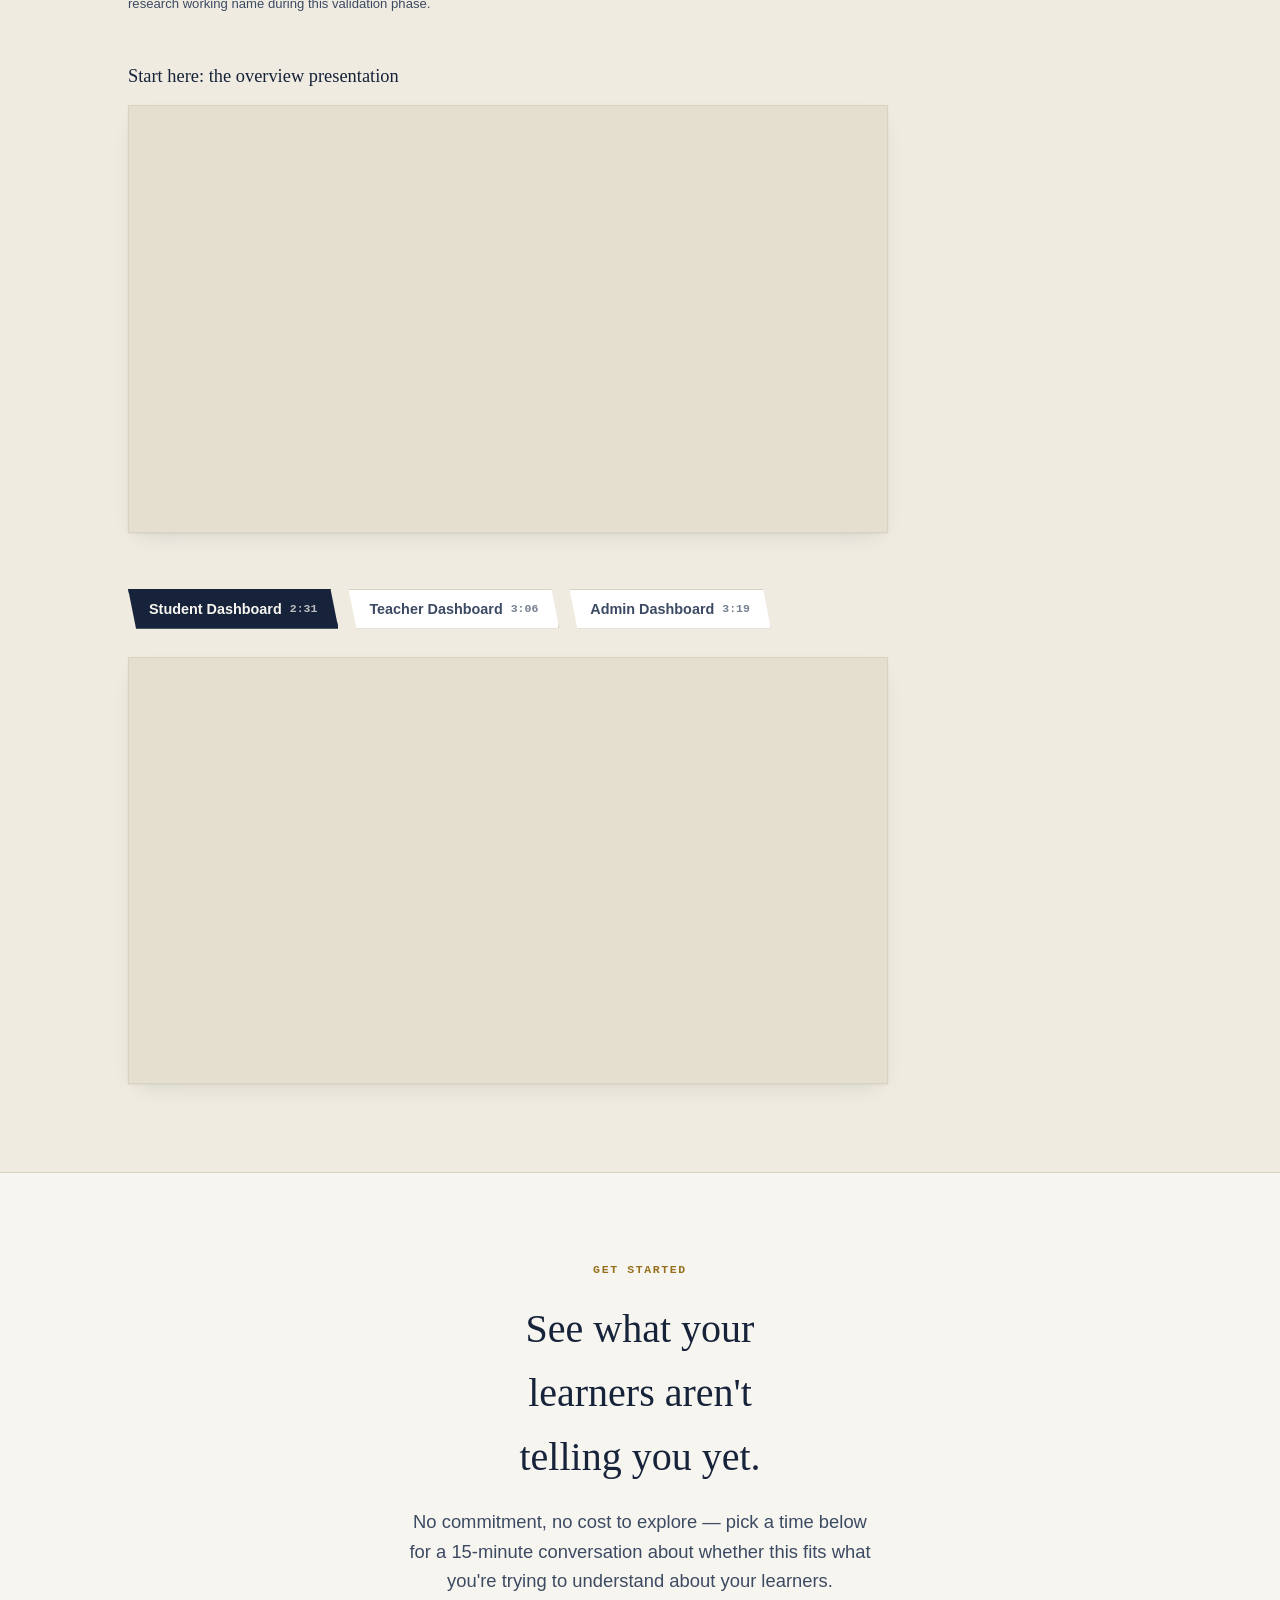
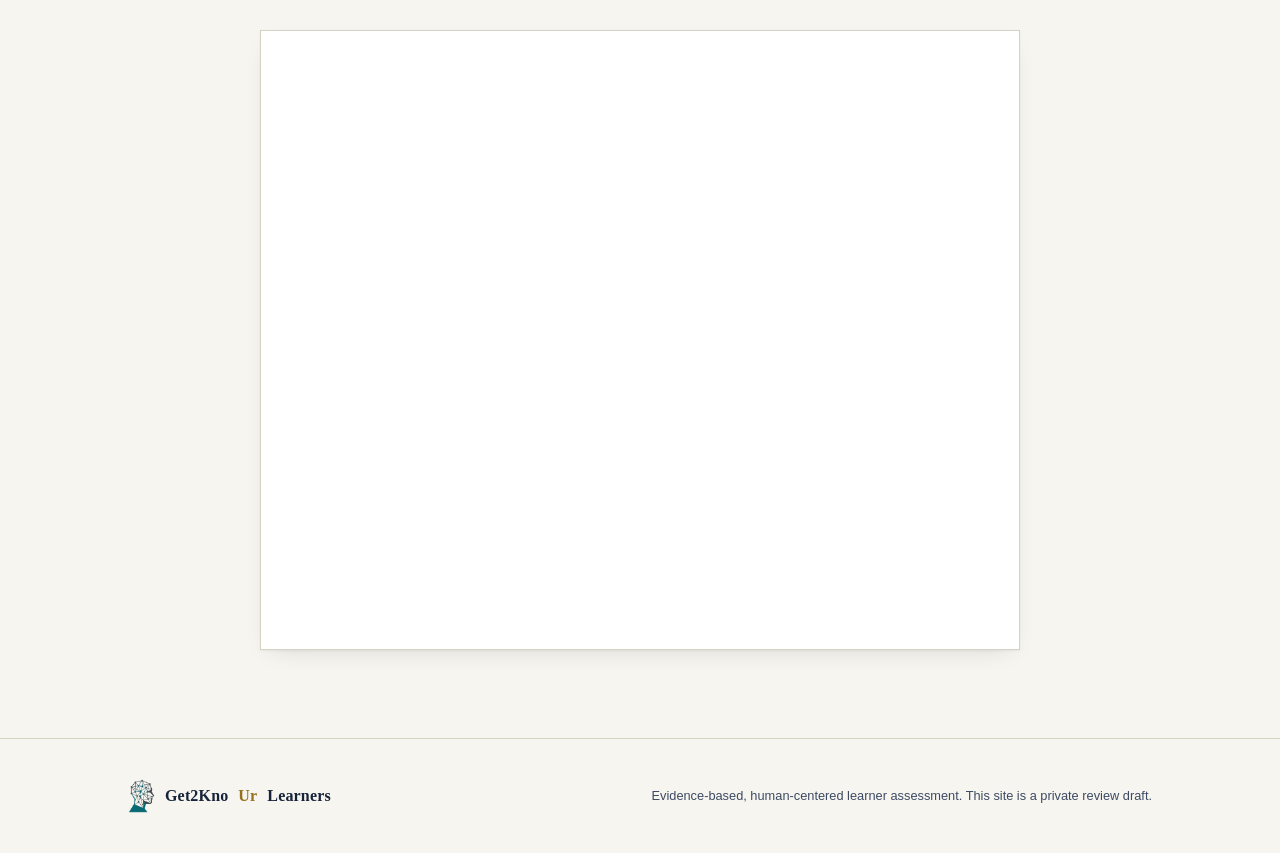
==== commit c38038fe: "Update overview video to re-uploaded YouTube version Co-Authored-By: Claude Sonnet 5.5 <noreply@anth" ====
--- a/index.html
+++ b/index.html
@@ -286,7 +286,7 @@
     <div class="overview-video">
       <h3>Start here: the overview presentation</h3>
       <div class="video-frame">
-        <iframe src="https://www.youtube.com/embed/AhkBoLx0aGI" title="Get2KnoUrLearners overview presentation" loading="lazy" allow="accelerometer; autoplay; clipboard-write; encrypted-media; gyroscope; picture-in-picture; web-share" referrerpolicy="strict-origin-when-cross-origin" allowfullscreen></iframe>
+        <iframe src="https://www.youtube.com/embed/lMNqoV28ipo" title="Get2KnoUrLearners overview presentation" loading="lazy" allow="accelerometer; autoplay; clipboard-write; encrypted-media; gyroscope; picture-in-picture; web-share" referrerpolicy="strict-origin-when-cross-origin" allowfullscreen></iframe>
       </div>
     </div>
 
